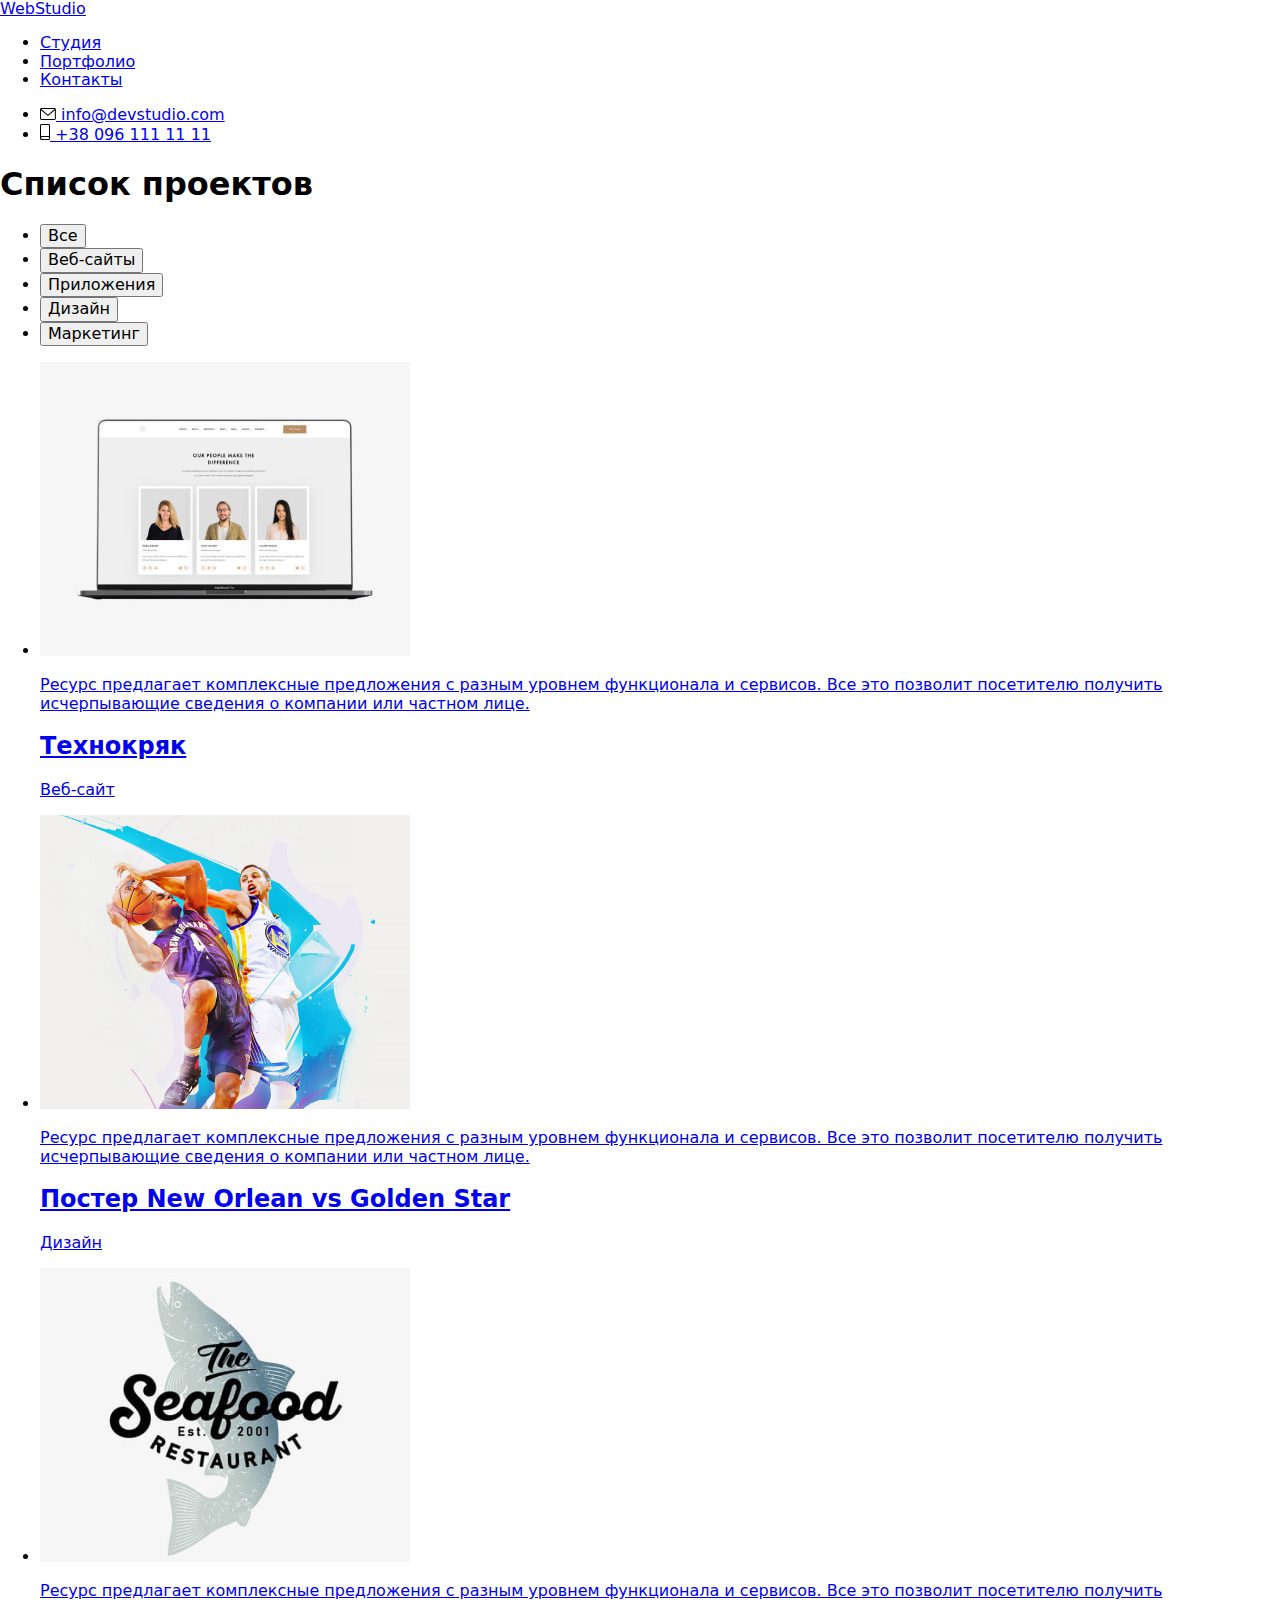
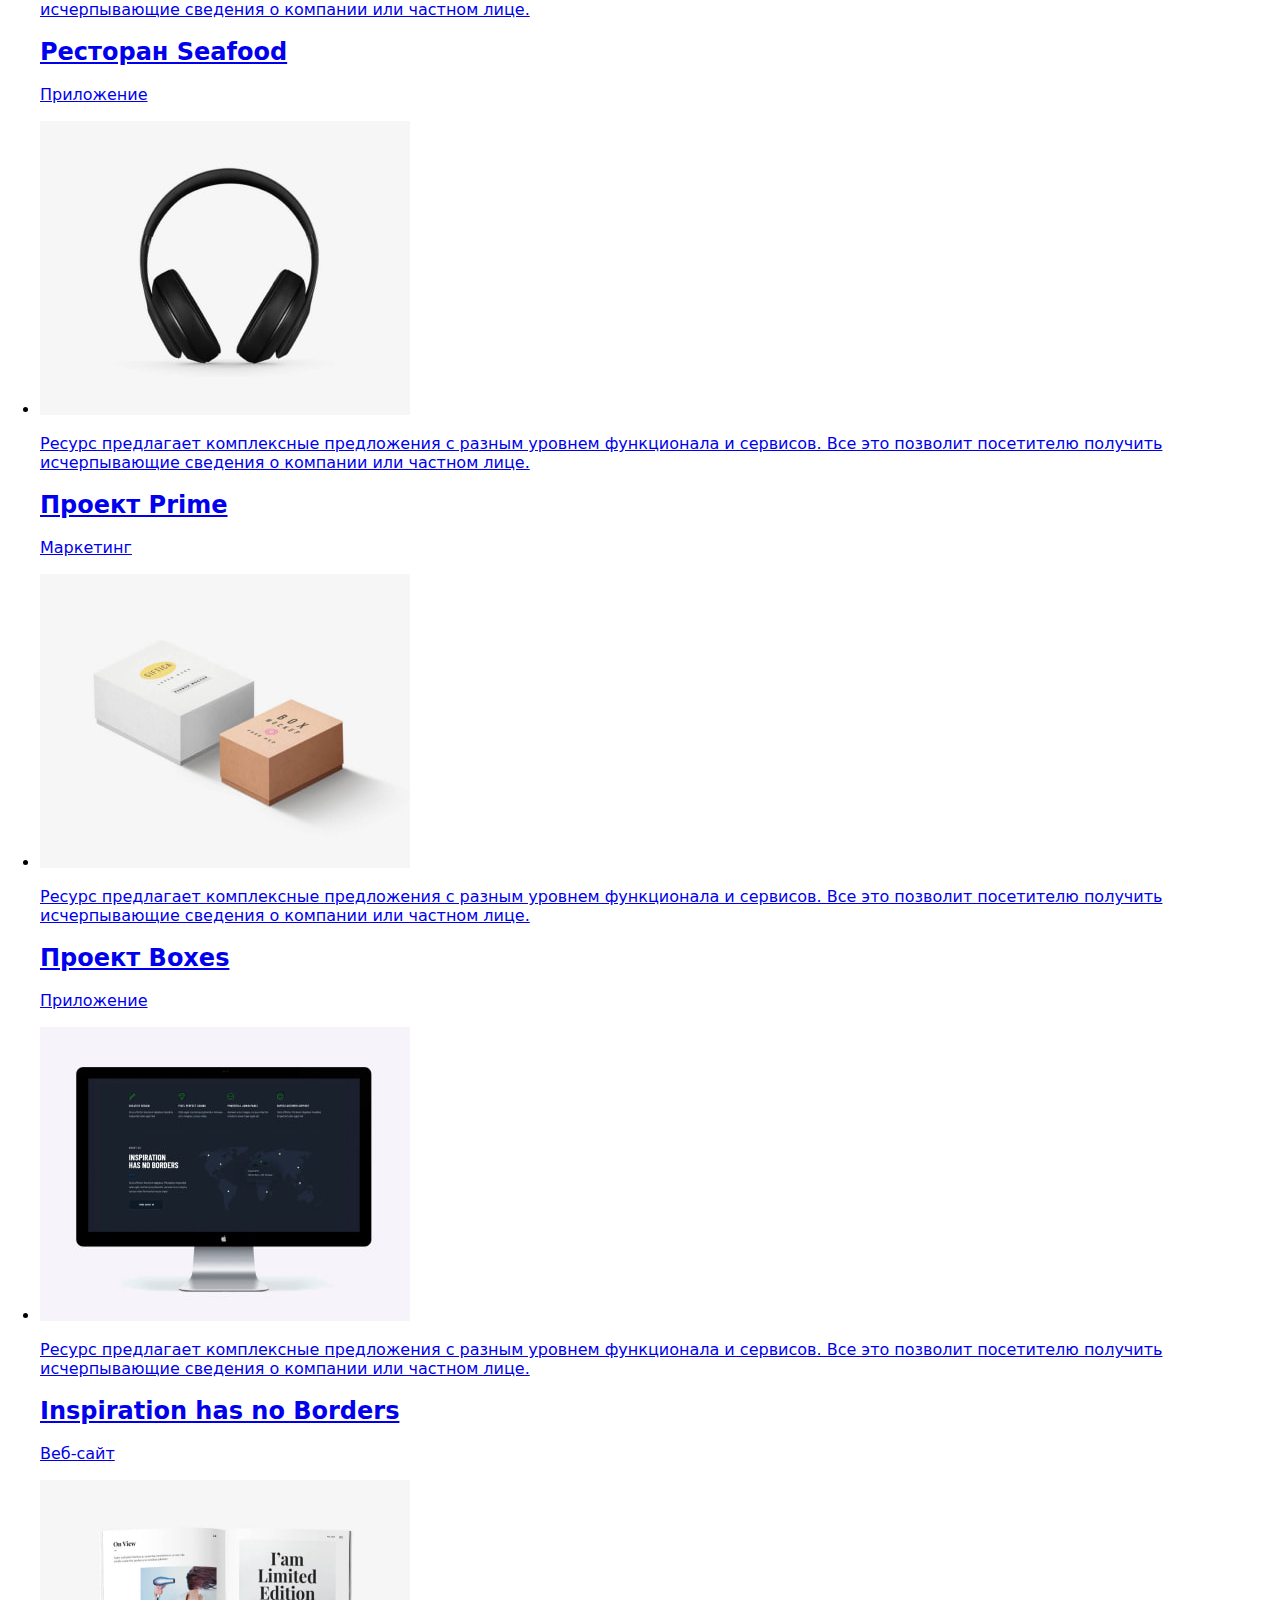
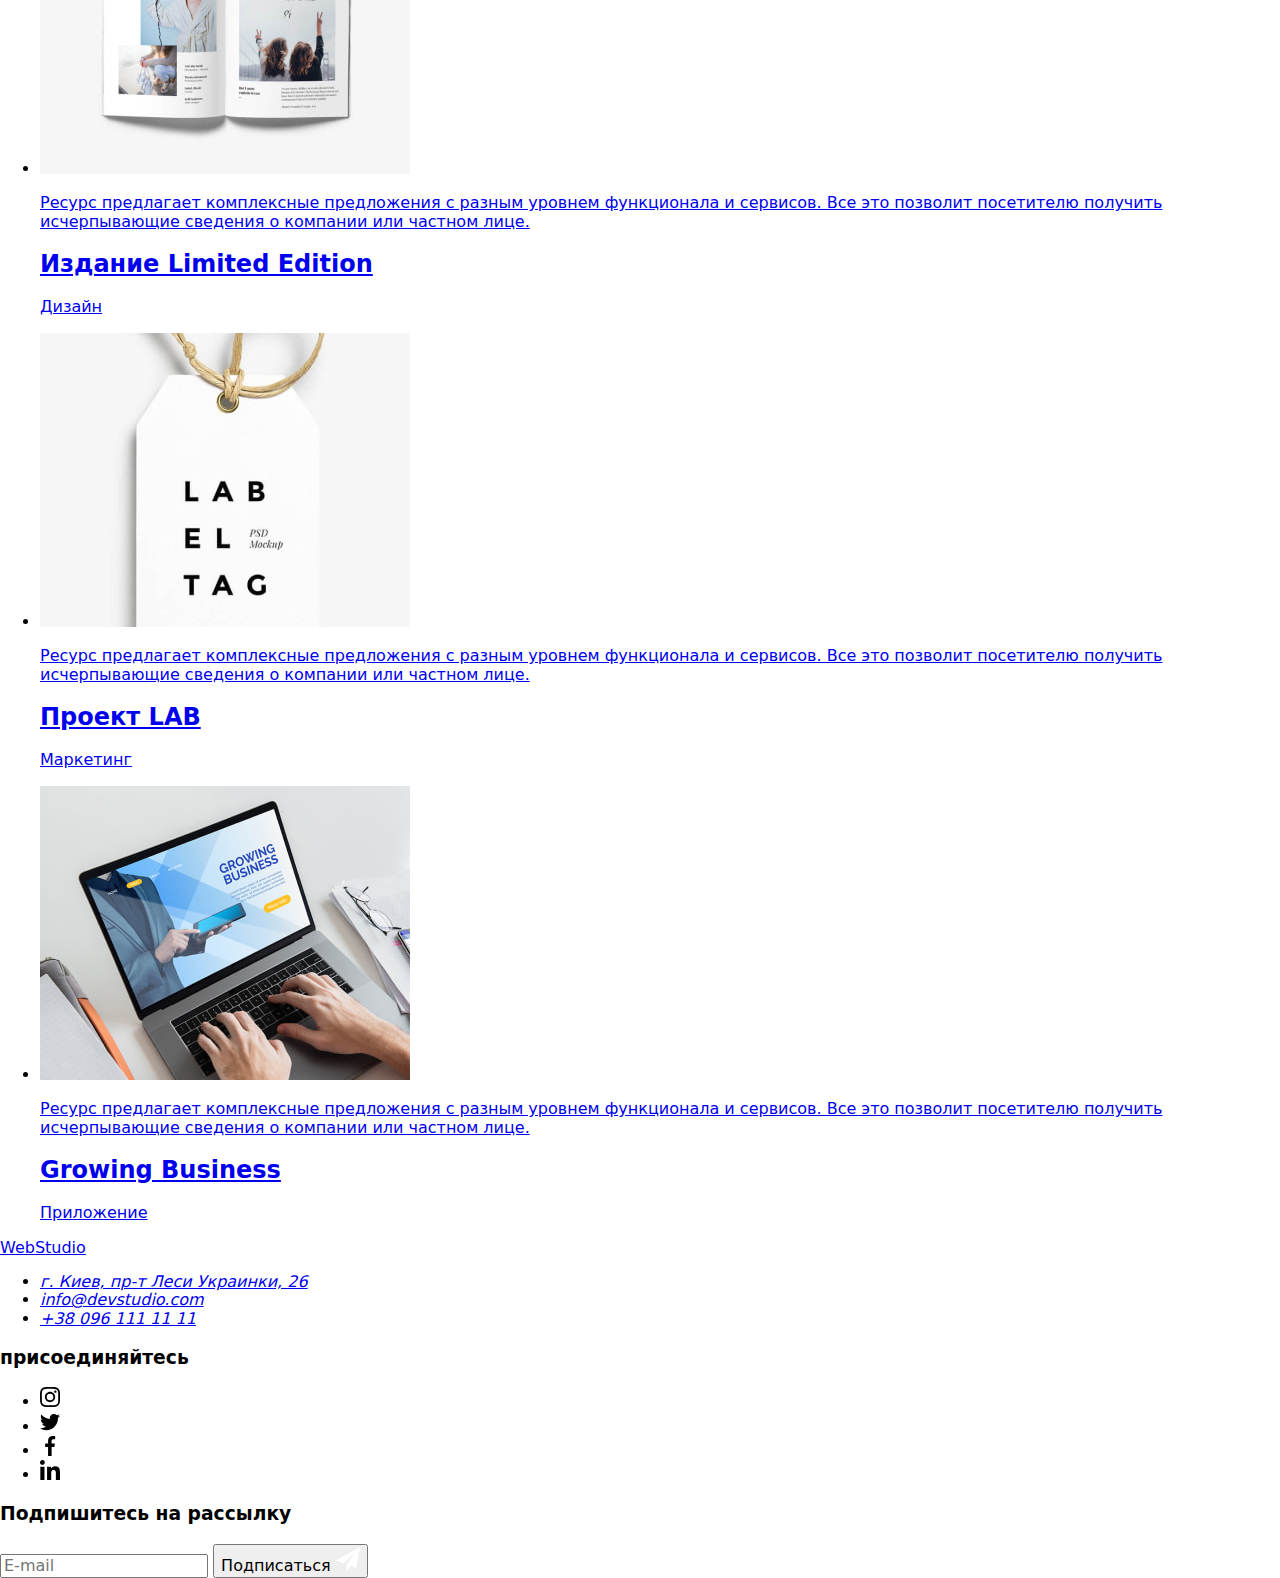
==== portfolio.html @ fd517de8 "Перенос предидущих файлов" ====
<!DOCTYPE html>
<html lang="ru">
<head>
    <meta charset="UTF-8">
    <meta http-equiv="X-UA-Compatible" content="IE=edge">
    <meta name="viewport" content="width=device-width, initial-scale=1.0">
    <title>Homework01</title>
    <link rel="preconnect" href="https://fonts.googleapis.com">
    <link rel="preconnect" href="https://fonts.gstatic.com" crossorigin>
    <link href="https://fonts.googleapis.com/css2?family=Raleway:wght@700&family=Roboto:wght@400;500;700;900&display=swap" rel="stylesheet">
    <link rel="stylesheet" href="https://cdnjs.cloudflare.com/ajax/libs/modern-normalize/1.1.0/modern-normalize.min.css"/>
    <link rel="stylesheet" href="./css/main.min.css">
</head>
<body>
    <header class="page-header">
        <div class="container page-header--flex">
            <a href="index.html" class="logo">Web<span class="logo--accent logo--dark">Studio</span></a>
            <nav class="nav-menu">
                <ul class="nav-menu__list">
                    <li class="nav-menu__item"><a href="index.html" class="nav-menu__link">Студия</a></li>
                    <li class="nav-menu__item"><a href="portfolio.html" class="nav-menu__link nav-menu__link--current-page">Портфолио</a></li>
                    <li class="nav-menu__item"><a href="#" class="nav-menu__link">Контакты</a></li>
                </ul>
            </nav>
            <ul class="auth-info">
                <li class="auth-info__item">
                    <a href="mailto:info@devstudio.com" class="auth-info__link">
                        <svg class="auth-info__icon" width="16" height="12">
                            <use href="./images/icons.svg#envelope"></use>
                        </svg>
                        info@devstudio.com</a>
                </li>
                <li class="auth-info__item">
                    <a href="tel:+380961111111" class="auth-info__link">
                        <svg class="auth-info__icon" width="10" height="16">
                            <use href="./images/icons.svg#smartphone"></use>
                        </svg>
                        +38 096 111 11 11</a>
                </li>
            </ul>
        </div>
    </header>
    <main>
        <section class="section">
            <div class="container">
                <h1 class="hiden-title">Список проектов</h1>
                <ul class="filter-list">
                    <li class="filter-list__item"><button type="button" class="button--filter button filter-button--features">Все</button></li>
                    <li class="filter-list__item"><button type="button" class="button--filter button filter-button--features">Веб-сайты</button></li>
                    <li class="filter-list__item"><button type="button" class="button--filter button filter-button--features">Приложения</button></li>
                    <li class="filter-list__item"><button type="button" class="button--filter button filter-button--features">Дизайн</button></li>
                    <li class="filter-list__item"><button type="button" class="button--filter button filter-button--features">Маркетинг</button></li>
                </ul>
                <ul class="projects-list">
                    <li class="projects-list__item">
                        <a class="projects-list__link" href="#">
                            <div class="projects-card-top">
                                <img src="images/technoyakor-project-img.jpg" alt="Лого проекта Технокряк" class="projects-card-top__image" width="370" height="294">
                                <div class="card-overlay">
                                    <p class="card-overlay__text">Ресурс предлагает комплексные предложения с разным уровнем функционала и сервисов. Все это позволит посетителю получить исчерпывающие сведения о компании или частном лице.</p>
                                </div>
                            </div>
                            <div class="project-card-meta">
                                <h2 class="project-card-meta__title">Технокряк</h2>
                                <p class="project-card-meta__group">Веб-сайт</p>
                            </div>
                        </a>
                    </li>
                    <li class="projects-list__item">
                        <a class="projects-list__link" href="#">
                            <div class="projects-card-top">
                                <img src="images/orlean-vs-star-project-img.jpg" alt="Лого постера" class="projects-card-top__image" width="370" height="294">
                                <div class="card-overlay">
                                    <p class="card-overlay__text">Ресурс предлагает комплексные предложения с разным уровнем функционала и сервисов. Все это позволит посетителю получить исчерпывающие сведения о компании или частном лице.</p>
                                </div>
                            </div>
                            <div class="project-card-meta">
                                <h2 class="project-card-meta__title">Постер New Orlean vs Golden Star</h2>
                                <p class="project-card-meta__group">Дизайн</p>
                            </div>
                        </a>
                    </li>
                    <li class="projects-list__item">
                        <a class="projects-list__link" href="#">
                            <div class="projects-card-top">
                                <img src="images/seafood-project-img.jpg" alt="Лого ресторана Seafood" class="projects-card-top__image" width="370" height="294">
                                <div class="card-overlay">
                                    <p class="card-overlay__text">Ресурс предлагает комплексные предложения с разным уровнем функционала и сервисов. Все это позволит посетителю получить исчерпывающие сведения о компании или частном лице.</p>
                                </div>
                            </div>
                            <div class="project-card-meta">
                                <h2 class="project-card-meta__title">Ресторан Seafood</h2>
                                <p class="project-card-meta__group">Приложение</p>
                            </div>
                        </a>
                    </li>
                    <li class="projects-list__item">
                        <a class="projects-list__link" href="#">
                            <div class="projects-card-top">
                                <img src="images/prime-project-img.jpg" alt="Лого проекта Prime" class="projects-card-top__image" width="370" height="294">
                                <div class="card-overlay">
                                    <p class="card-overlay__text">Ресурс предлагает комплексные предложения с разным уровнем функционала и сервисов. Все это позволит посетителю получить исчерпывающие сведения о компании или частном лице.</p>
                                </div>
                            </div>
                            <div class="project-card-meta">
                                <h2 class="project-card-meta__title">Проект Prime</h2>
                                <p class="project-card-meta__group">Маркетинг</p>
                            </div>
                        </a>
                    </li>
                    <li class="projects-list__item">
                        <a class="projects-list__link" href="#">
                            <div class="projects-card-top">
                                <img src="images/boxes-project-img.jpg" alt="Лого проекта Boxes" class="projects-card-top__image" width="370" height="294">
                                <div class="card-overlay">
                                    <p class="card-overlay__text">Ресурс предлагает комплексные предложения с разным уровнем функционала и сервисов. Все это позволит посетителю получить исчерпывающие сведения о компании или частном лице.</p>
                                </div>
                            </div>
                            <div class="project-card-meta">
                                <h2 class="project-card-meta__title">Проект Boxes</h2>
                                <p class="project-card-meta__group">Приложение</p>
                            </div>
                        </a>
                    </li>
                    <li class="projects-list__item">
                        <a class="projects-list__link" href="#">
                            <div class="projects-card-top">
                                <img src="images/inspiration-project-img.jpg" alt="Лого проекта Inspiration has no Borders" class="projects-card-top__image" width="370" height="294">
                                <div class="card-overlay">
                                    <p class="card-overlay__text">Ресурс предлагает комплексные предложения с разным уровнем функционала и сервисов. Все это позволит посетителю получить исчерпывающие сведения о компании или частном лице.</p>
                                </div>
                            </div>
                            <div class="project-card-meta">
                                <h2 class="project-card-meta__title">Inspiration has no Borders</h2>
                                <p class="project-card-meta__group">Веб-сайт</p>
                            </div>
                        </a>
                    </li>
                    <li class="projects-list__item">
                        <a class="projects-list__link" href="#">
                            <div class="projects-card-top">
                                <img src="images/limited-edition-project-img.jpg" alt="Лого издания Limited Edition" class="projects-card-top__image" width="370" height="294">
                                <div class="card-overlay">
                                    <p class="card-overlay__text">Ресурс предлагает комплексные предложения с разным уровнем функционала и сервисов. Все это позволит посетителю получить исчерпывающие сведения о компании или частном лице.</p>
                                </div>
                            </div>
                            <div class="project-card-meta">
                                <h2 class="project-card-meta__title">Издание Limited Edition</h2>
                                <p class="project-card-meta__group">Дизайн</p>
                            </div>
                        </a>
                    </li>
                    <li class="projects-list__item">
                        <a class="projects-list__link" href="#">
                            <div class="projects-card-top">
                                <img src="images/lab-project-img.jpg" alt="Лого проекта LAB" class="projects-card-top__image" width="370" height="294">
                                <div class="card-overlay">
                                    <p class="card-overlay__text">Ресурс предлагает комплексные предложения с разным уровнем функционала и сервисов. Все это позволит посетителю получить исчерпывающие сведения о компании или частном лице.</p>
                                </div>
                            </div>
                            <div class="project-card-meta">
                                <h2 class="project-card-meta__title">Проект LAB</h2>
                                <p class="project-card-meta__group">Маркетинг</p>
                            </div>
                        </a>
                    </li>
                    <li class="projects-list__item">
                        <a class="projects-list__link" href="#">
                            <div class="projects-card-top">
                                <img src="images/business-project-img.jpg" alt="Лого приложения Growing Business" class="projects-card-top__image" width="370" height="294">
                                <div class="card-overlay">
                                    <p class="card-overlay__text">Ресурс предлагает комплексные предложения с разным уровнем функционала и сервисов. Все это позволит посетителю получить исчерпывающие сведения о компании или частном лице.</p>
                                </div>
                            </div>
                            <div class="project-card-meta">
                                <h2 class="project-card-meta__title">Growing Business</h2>
                                <p class="project-card-meta__group">Приложение</p>
                            </div>
                        </a>
                    </li>
                </ul>
            </div>
        </section>
    </main>
    <footer class="page-footer">
        <div class="container page-footer--flex">
            <div class="page-footer__item">
                <a href="index.html" class="logo footer-logo">Web<span class="logo--accent logo--light">Studio</span></a>
                <address class="footer-address">
                    <ul class="footer-address__list">
                        <li class="footer-address__item"><a href="https://goo.gl/maps/V45hp1VakKUv8cuSA" class="footer-address__link footer-address__link--geo">г. Киев, пр-т Леси Украинки, 26</a></li>
                        <li class="footer-address__item"><a href="mailto:info@devstudio.com" class="footer-address__link footer-address__link--mail">info@devstudio.com</a></li>
                        <li class="footer-address__item"><a href="tel:+380961111111" class="footer-address__link footer-address__link--tel">+38 096 111 11 11</a></li>
                    </ul>
                </address>
            </div>
            <div class="page-footer__item">
                <h3 class="page-footer__title">присоединяйтесь</h3>
                <ul class="footer-soc-thumb">
                    <li class="footer-soc-thumb__item">
                        <a href="#" class="footer-soc-thumb__link footer-soc-thumb__link--bg-color">
                            <svg class="soc-med-icon footer-icon" width="20" height="20">
                                <use href="./images/icons.svg#instagram"></use>
                            </svg>
                        </a>
                    </li>
                    <li class="footer-soc-thumb__item">
                        <a href="#" class="footer-soc-thumb__link footer-soc-thumb__link--bg-color">
                            <svg class="soc-med-icon footer-icon" width="20" height="20">
                                <use href="./images/icons.svg#twitter"></use>
                            </svg>
                        </a>
                    </li>
                    <li class="footer-soc-thumb__item">
                        <a href="#" class="footer-soc-thumb__link footer-soc-thumb__link--bg-color">
                            <svg class="soc-med-icon footer-icon" width="20" height="20">
                                <use href="./images/icons.svg#facebook"></use>
                            </svg>
                        </a>
                    </li>
                    <li class="footer-soc-thumb__item">
                        <a href="#" class="footer-soc-thumb__link footer-soc-thumb__link--bg-color">
                            <svg class="soc-med-icon footer-icon" width="20" height="20">
                                <use href="./images/icons.svg#linkedin"></use>
                            </svg>
                        </a>
                    </li>
                </ul>
            </div>
            <div class="page-footer__item">
                <h3 class="page-footer__title">Подпишитесь на рассылку</h3>
                <form class="footer-form">
                    <input class="footer-form__input" type="email" name="user-email" placeholder="E-mail">
                    <button class="apply-button--features button--accent button" type="submit">Подписаться
                        <svg class="footer-form__icon" width="24" height="24">
                            <use href="./images/icons.svg#icon-send"></use>
                        </svg>
                    </button>
                </form>
            </div>
        </div>
    </footer>
</body>
</html>
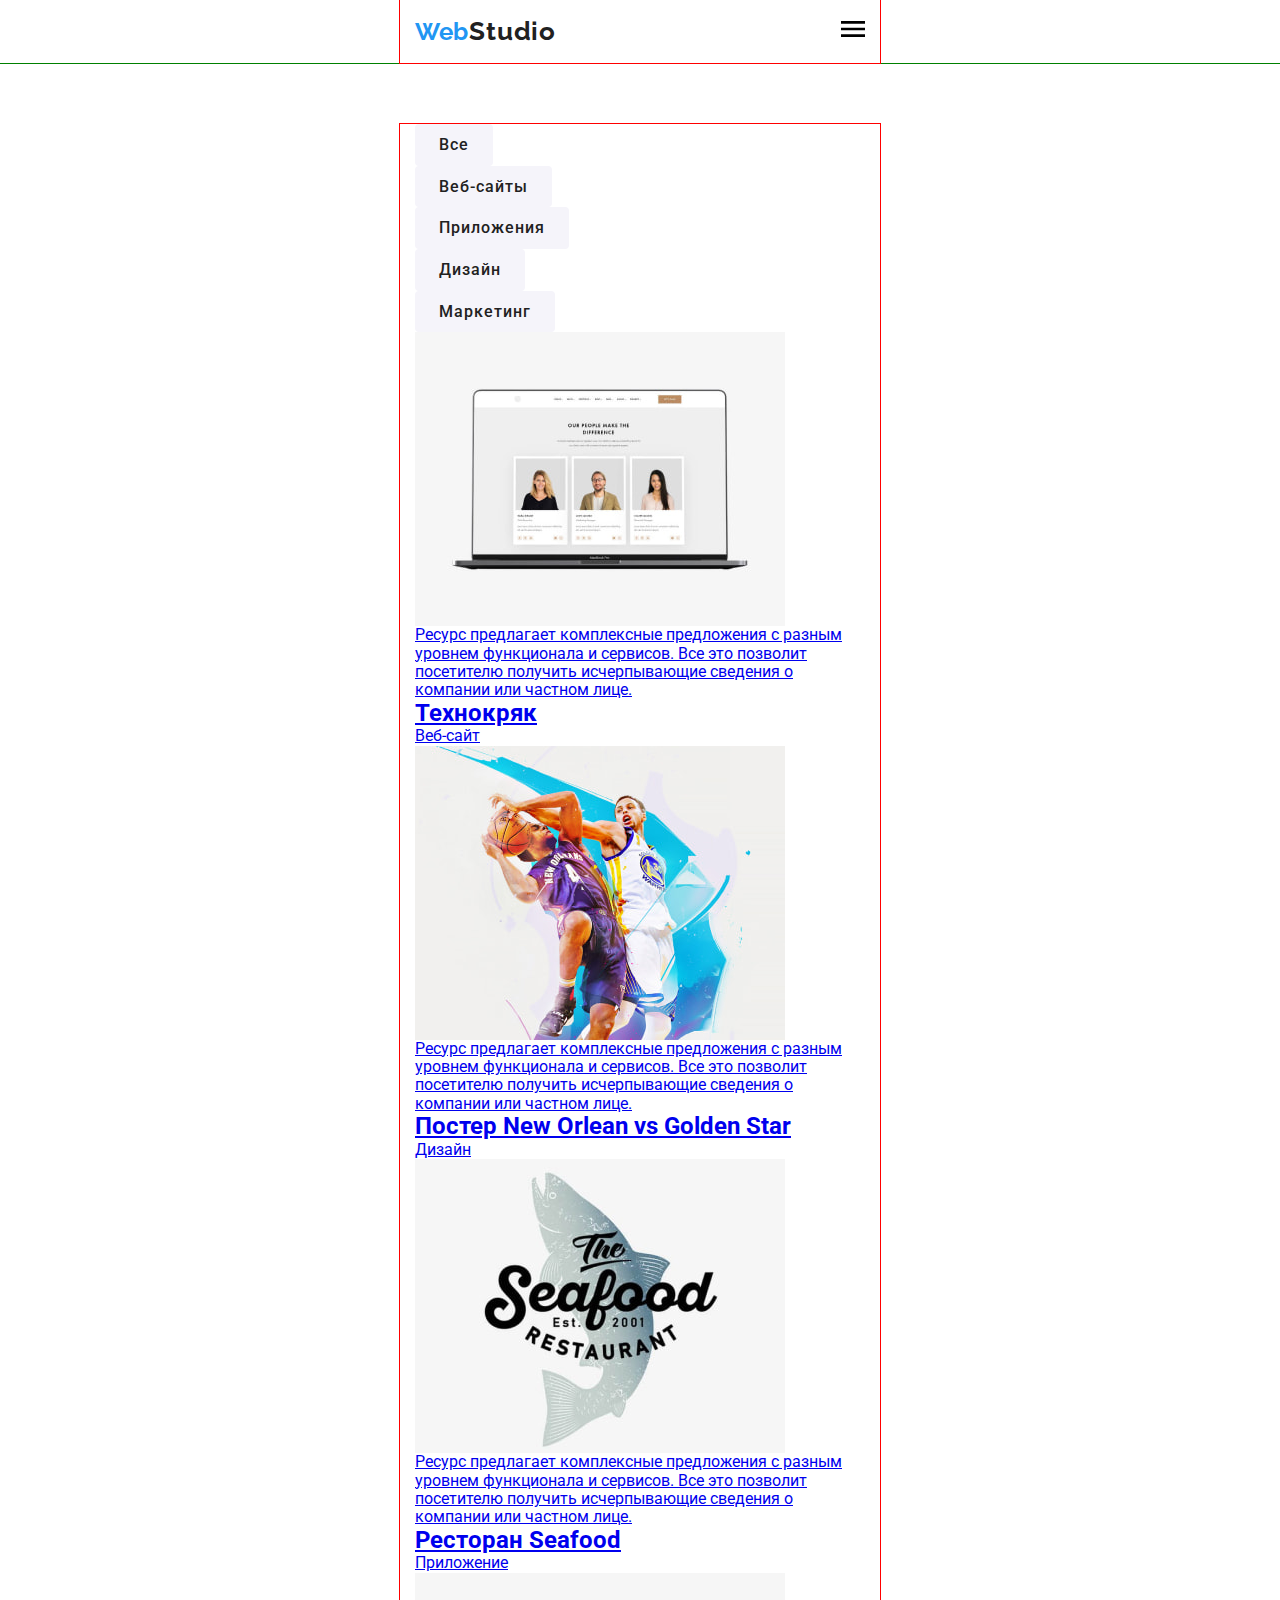
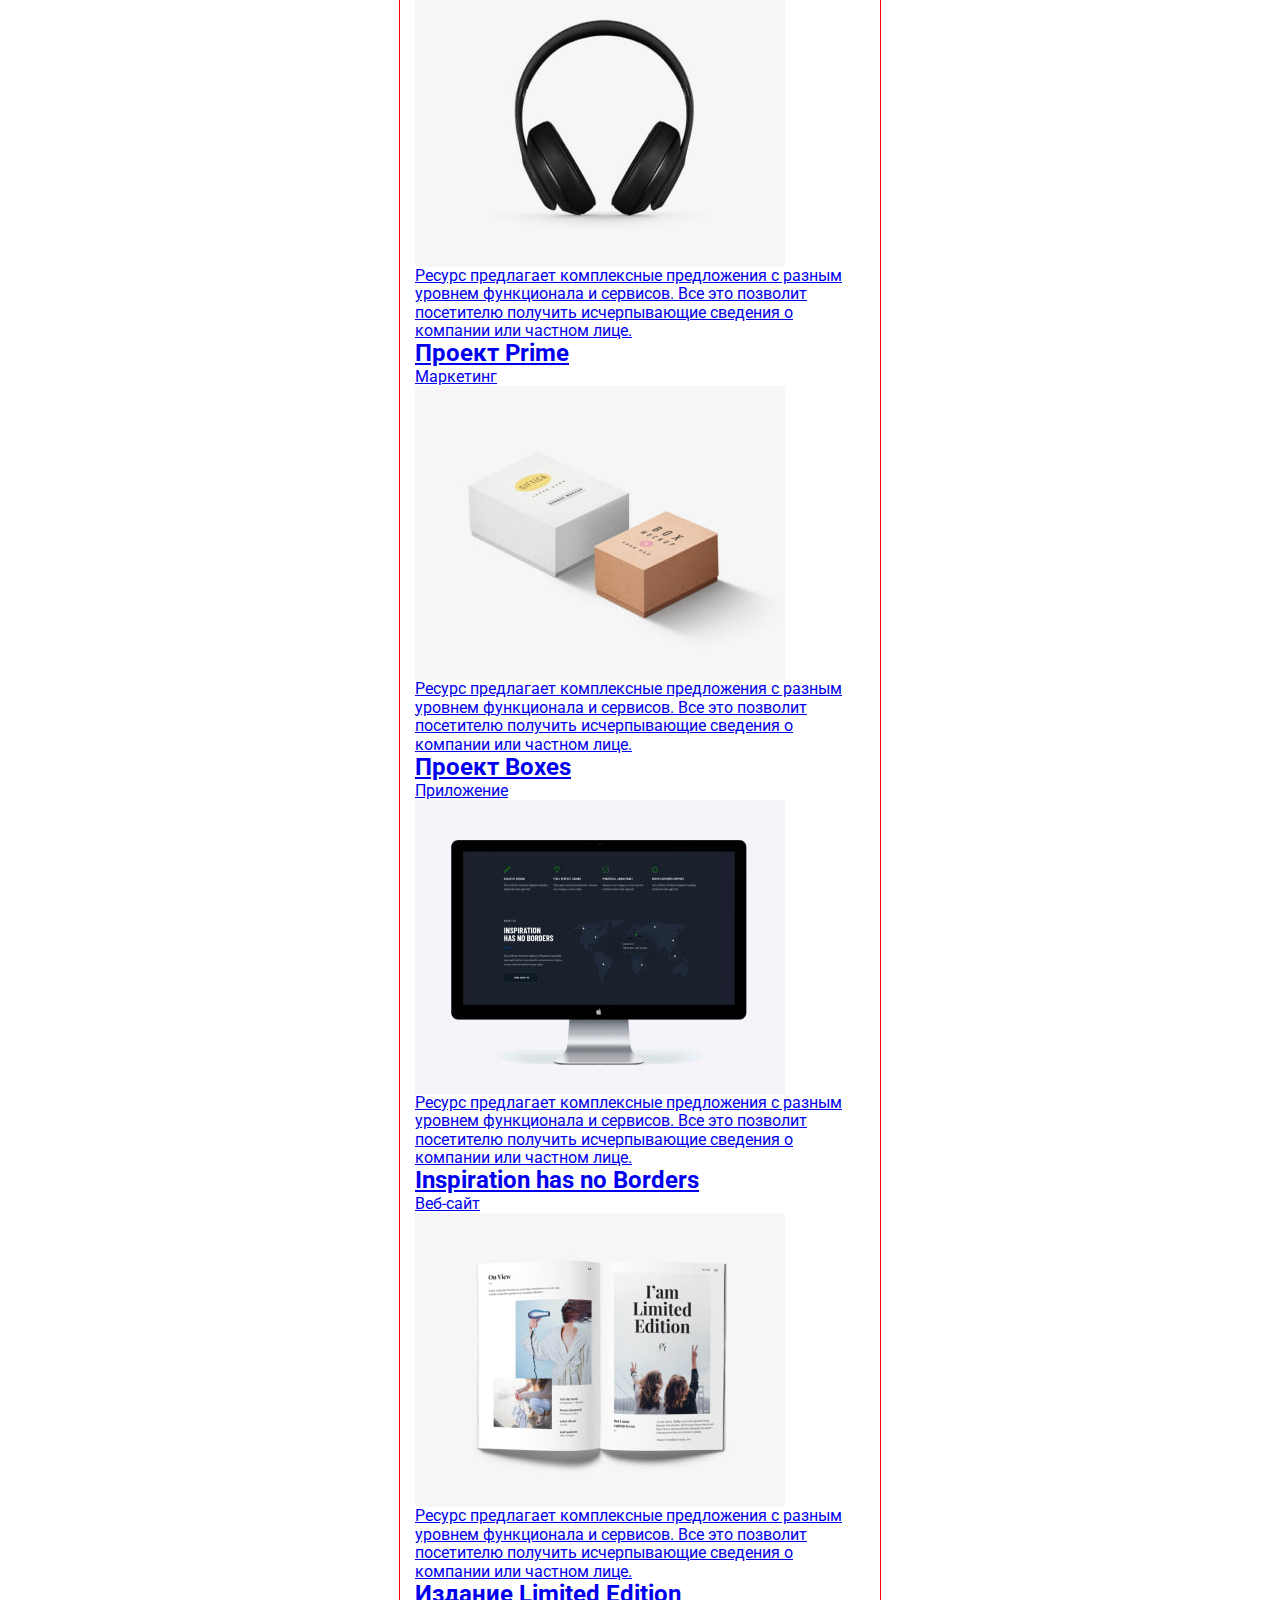
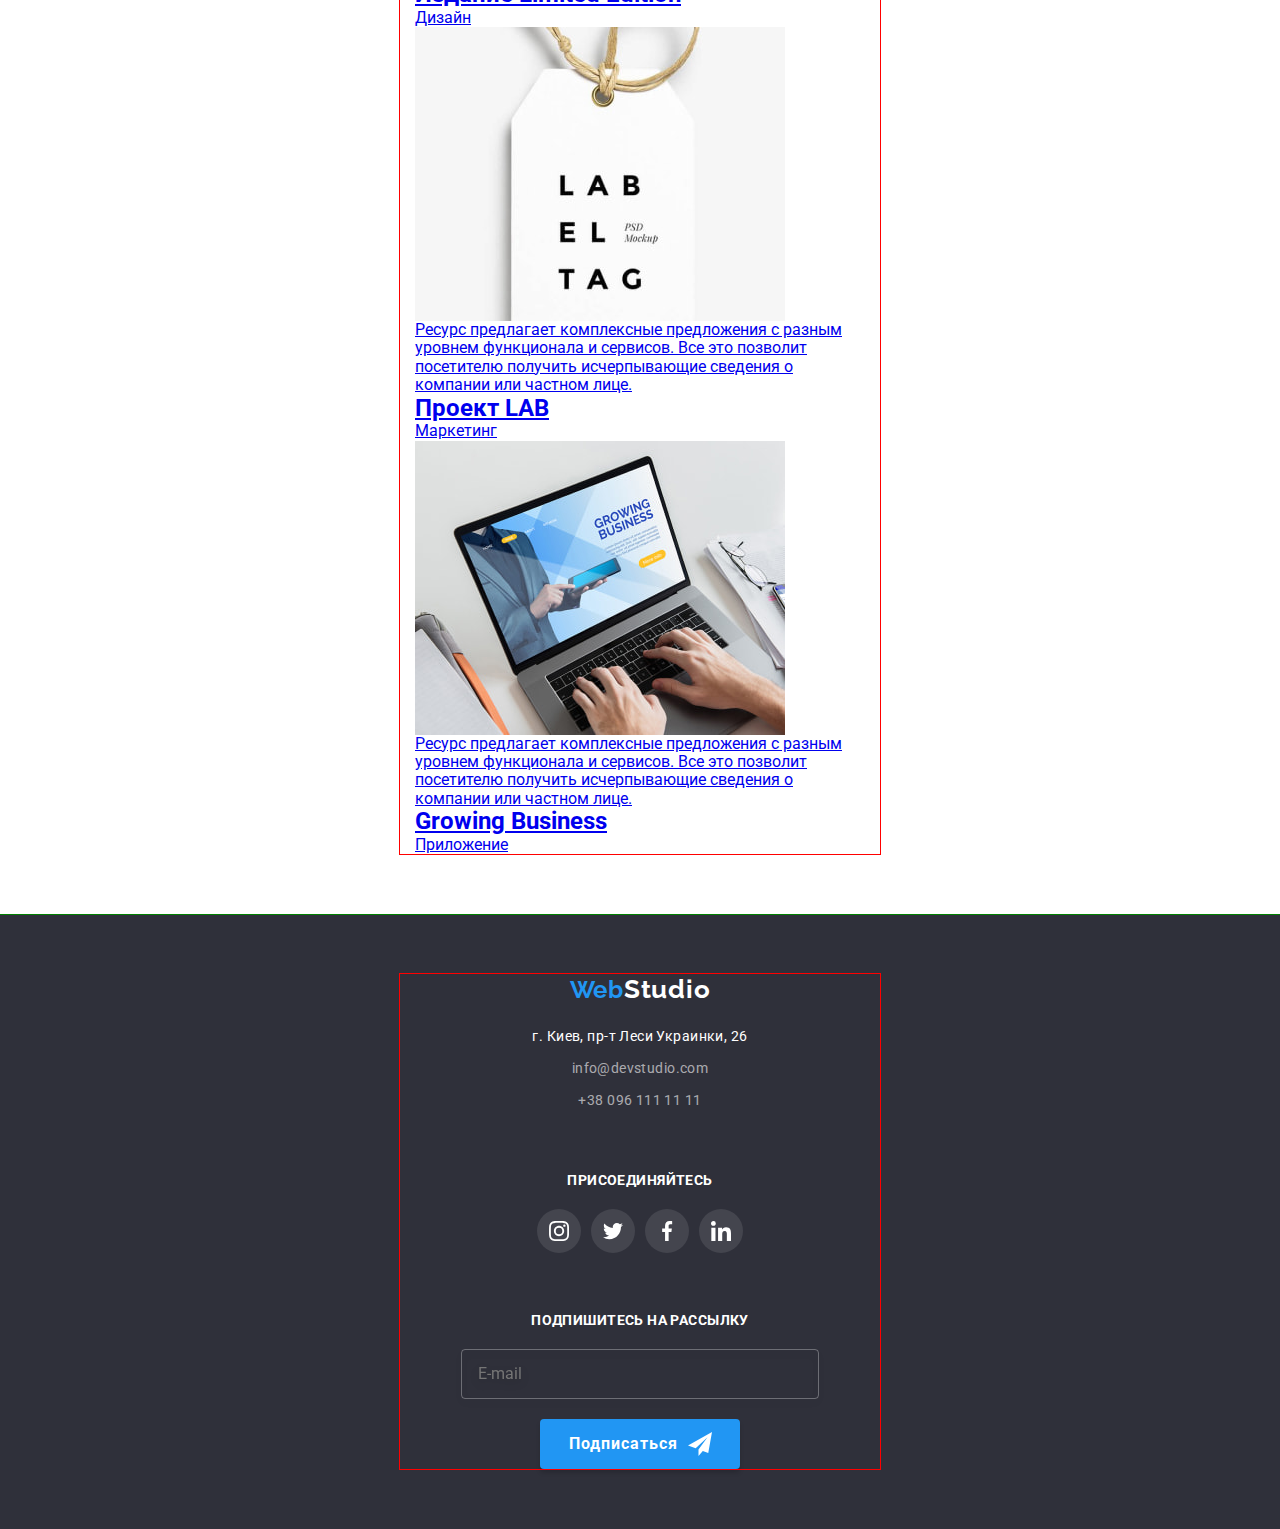
==== commit 4ad7086a: "Адаптация для страницы Студия полностью окончена" ====
--- a/portfolio.html
+++ b/portfolio.html
@@ -13,31 +13,50 @@
 </head>
 <body>
     <header class="page-header">
+        <!-- page-header__container -->
         <div class="container page-header--flex">
             <a href="index.html" class="logo">Web<span class="logo--accent logo--dark">Studio</span></a>
-            <nav class="nav-menu">
-                <ul class="nav-menu__list">
-                    <li class="nav-menu__item"><a href="index.html" class="nav-menu__link">Студия</a></li>
-                    <li class="nav-menu__item"><a href="portfolio.html" class="nav-menu__link nav-menu__link--current-page">Портфолио</a></li>
-                    <li class="nav-menu__item"><a href="#" class="nav-menu__link">Контакты</a></li>
-                </ul>
-            </nav>
-            <ul class="auth-info">
-                <li class="auth-info__item">
-                    <a href="mailto:info@devstudio.com" class="auth-info__link">
-                        <svg class="auth-info__icon" width="16" height="12">
-                            <use href="./images/icons.svg#envelope"></use>
-                        </svg>
-                        info@devstudio.com</a>
-                </li>
-                <li class="auth-info__item">
-                    <a href="tel:+380961111111" class="auth-info__link">
-                        <svg class="auth-info__icon" width="10" height="16">
-                            <use href="./images/icons.svg#smartphone"></use>
-                        </svg>
-                        +38 096 111 11 11</a>
-                </li>
-            </ul>
+            <button type="button" class="menu-button" data-menu-open>
+                <svg width="24" height="16">
+                    <use class="menu-icon" href="./images/icons.svg#menu-icon"></use>
+                </svg>
+            </button>
+            <div class="phone-menu is-hidden" data-menu>
+                <button type="button" class="menu-button-close" data-menu-close>
+                    <svg width="24" height="16">
+                        <use class="close-menu-icon" href="./images/icons.svg#close-menu-icon"></use>
+                    </svg>
+                </button>
+                <nav class="nav-menu">
+                    <ul class="nav-menu__list">
+                        <li class="nav-menu__item"><a href="index.html" class="nav-menu__link nav-menu__link--current-page">Студия</a></li>
+                        <li class="nav-menu__item"><a href="portfolio.html" class="nav-menu__link">Портфолио</a></li>
+                        <li class="nav-menu__item"><a href="#" class="nav-menu__link">Контакты</a></li>
+                    </ul>
+                </nav>
+                <ul class="auth-info">
+                    <li class="auth-info__item">
+                        <a href="tel:+380961111111" class="auth-info__link auth-info__link--menu-size">
+                            <svg class="auth-info__icon" width="10" height="16">
+                                <use href="./images/icons.svg#smartphone"></use>
+                            </svg>
+                            +38 096 111 11 11</a>
+                    </li>
+                    <li class="auth-info__item">
+                        <a href="mailto:info@devstudio.com" class="auth-info__link">
+                            <svg class="auth-info__icon" width="16" height="12">
+                                <use href="./images/icons.svg#envelope"></use>
+                            </svg>
+                            info@devstudio.com</a>
+                    </li>
+                </ul>
+                <ul class="menu-soc-list">
+                    <li class="menu-soc-list__item"><a href="#" class="menu-soc-list__link">Instagram</a></li>
+                    <li class="menu-soc-list__item"><a href="#" class="menu-soc-list__link">Twitter</a></li>
+                    <li class="menu-soc-list__item"><a href="#" class="menu-soc-list__link">Facebook</a></li>
+                    <li class="menu-soc-list__item"><a href="#" class="menu-soc-list__link">LinkedIn</a></li>
+                </ul>
+            </div>
         </div>
     </header>
     <main>
@@ -240,5 +259,6 @@
             </div>
         </div>
     </footer>
+    <script src="./js/menu-open.js"></script>
 </body>
 </html>--- a/css/main.min.css
+++ b/css/main.min.css
@@ -0,0 +1,2 @@
+body{color:#757575;background-color:#fff;font-family:"Roboto",sans-serif}h1,h2,h3,ul,p{margin-top:0;margin-bottom:0}ul{padding-left:0}img{display:block;max-width:100%;height:auto}.nav-menu__list,.auth-info,.benefits-list,.employment__list,.workers__list,.footer-address__list,.filter-list,.projects-list,.regular-customers__list,.workers-soc-thumb,.footer-soc-thumb,.modal-form__list,.menu-soc-list{list-style-type:none}.hiden-title{position:absolute;width:1px;height:1px;margin:-1px;border:0;padding:0;white-space:nowrap;-webkit-clip-path:inset(100%);clip-path:inset(100%);clip:rect(0 0 0 0);overflow:hidden}.container{max-width:480px;margin-right:auto;margin-left:auto;padding:0 15px;outline:red solid 1px}.section{padding-top:60px;padding-bottom:60px;outline:green solid 1px}.button{font-weight:700;font-size:16px;line-height:1.88;text-align:center;letter-spacing:0.06em;border-radius:4px;cursor:pointer}.main-button--features{padding:10px 32px;-webkit-box-shadow:0px 4px 4px rgba(0,0,0,0.15);box-shadow:0px 4px 4px rgba(0,0,0,0.15);border-color:transparent}.button--accent{color:#fff;background-color:#2196F3}.menu-button,.menu-button-close{padding:0;border:none;background-color:transparent;cursor:pointer}.button--filter{color:#212121;background-color:#F5F4FA;-webkit-transition:color 250ms cubic-bezier(0.4, 0, 0.2, 1),background-color 250ms cubic-bezier(0.4, 0, 0.2, 1),-webkit-box-shadow 250ms cubic-bezier(0.4, 0, 0.2, 1);transition:color 250ms cubic-bezier(0.4, 0, 0.2, 1),background-color 250ms cubic-bezier(0.4, 0, 0.2, 1),-webkit-box-shadow 250ms cubic-bezier(0.4, 0, 0.2, 1);transition:color 250ms cubic-bezier(0.4, 0, 0.2, 1),background-color 250ms cubic-bezier(0.4, 0, 0.2, 1),box-shadow 250ms cubic-bezier(0.4, 0, 0.2, 1);transition:color 250ms cubic-bezier(0.4, 0, 0.2, 1),background-color 250ms cubic-bezier(0.4, 0, 0.2, 1),box-shadow 250ms cubic-bezier(0.4, 0, 0.2, 1),-webkit-box-shadow 250ms cubic-bezier(0.4, 0, 0.2, 1)}.button--filter:hover,.button--filter:focus{color:#fff;background-color:#2196F3;-webkit-box-shadow:0px 3px 1px rgba(0,0,0,0.1),0px 1px 2px rgba(0,0,0,0.08),0px 2px 2px rgba(0,0,0,0.12);box-shadow:0px 3px 1px rgba(0,0,0,0.1),0px 1px 2px rgba(0,0,0,0.08),0px 2px 2px rgba(0,0,0,0.12)}.filter-button--features{font-weight:500;line-height:1.6;padding:6px 22px;border-color:transparent}.submit-button--features{padding:10px 55px 10px 56px;margin-top:30px;-webkit-box-shadow:0px 4px 4px rgba(0,0,0,0.15);box-shadow:0px 4px 4px rgba(0,0,0,0.15);border:none}.apply-button--features{display:-webkit-box;display:-ms-flexbox;display:flex;-webkit-box-align:center;-ms-flex-align:center;align-items:center;padding:10px 28px 10px 29px;margin:20px auto auto auto;-webkit-box-shadow:0px 4px 4px rgba(0,0,0,0.15);box-shadow:0px 4px 4px rgba(0,0,0,0.15);border:none}.hidden-section{display:none}.page-header{border-bottom:1px solid #ECECEC}.page-header--flex{display:-webkit-box;display:-ms-flexbox;display:flex;position:relative;-webkit-box-align:center;-ms-flex-align:center;align-items:center;-webkit-box-pack:justify;-ms-flex-pack:justify;justify-content:space-between;padding-top:16px;padding-bottom:16px}.menu-button .close-menu-icon{display:none}.nav-menu{margin-bottom:302px}.auth-info{margin-bottom:64px}.logo{color:#2196F3;font-family:"Raleway",sans-serif;font-weight:700;font-size:24px;line-height:1.16;letter-spacing:0.03em;text-decoration:none}.logo--accent{font-family:"Raleway",sans-serif;font-weight:700;font-size:26px;line-height:1.2;letter-spacing:0.03em}.logo--accent.logo--dark{color:#212121}.nav-menu__link{font-weight:500;font-size:40px;line-height:1.17;letter-spacing:0.02em;text-decoration:none;color:#212121;-webkit-transition:color 250ms cubic-bezier(0.4, 0, 0.2, 1);transition:color 250ms cubic-bezier(0.4, 0, 0.2, 1)}.nav-menu__link:hover,.nav-menu__link:focus{color:#2196F3}.nav-menu__item:not(:last-child){margin-bottom:35px}.auth-info__link{color:#757575;font-weight:500;font-size:24px;line-height:1.16;letter-spacing:0.02em;text-decoration:none;-webkit-transition:color 250ms cubic-bezier(0.4, 0, 0.2, 1);transition:color 250ms cubic-bezier(0.4, 0, 0.2, 1)}.auth-info__link--menu-size{font-size:34px;line-height:1.17}.auth-info__link:hover,.auth-info__link:focus{color:#2196F3}.auth-info__icon{display:none}.auth-info__item:not(:last-child){margin-bottom:35px}.hero__title{color:#fff;margin:0 auto 30px;max-width:696px;font-weight:900;font-size:26px;line-height:1.62;text-align:center;letter-spacing:0.06em;text-transform:uppercase}.hero{background-color:#2F303A;background-image:-webkit-gradient(linear, left top, right top, from(rgba(47,48,58,0.4)), to(rgba(47,48,58,0.4))),url(../../images/phone/hero_phone/hero.jpg);background-image:linear-gradient(to right, rgba(47,48,58,0.4), rgba(47,48,58,0.4)),url(../../images/phone/hero_phone/hero.jpg);background-size:cover;background-position:center;background-repeat:no-repeat;text-align:center;padding-top:118px;padding-bottom:118px;margin-left:auto;margin-right:auto;max-width:768px}.phone-menu{width:100vw;height:100vh;padding:48px 40px;position:fixed;top:0;left:0;overflow-y:scroll;background-color:#fff}.phone-menu.is-hidden{display:none}.menu-button-close{position:absolute;top:21px;right:25px}.menu-soc-list{display:-webkit-box;display:-ms-flexbox;display:flex;-webkit-box-pack:center;-ms-flex-pack:center;justify-content:center;-webkit-box-align:center;-ms-flex-align:center;align-items:center}.menu-soc-list__link{padding:0 10px;font-weight:500;font-size:18px;line-height:1.22;letter-spacing:0.02em;text-decoration:none;color:#2196F3}.menu-soc-list__item:not(:last-child){border-right:1px solid rgba(33,33,33,0.2)}.backdrop{position:fixed;top:0;left:0;z-index:99;width:100%;height:100%;background-color:rgba(0,0,0,0.2);opacity:1;-webkit-transition:opacity 250ms cubic-bezier(0.4, 0, 0.2, 1);transition:opacity 250ms cubic-bezier(0.4, 0, 0.2, 1)}.backdrop.is-hidden{opacity:0;pointer-events:none}.backdrop.is-hidden .modal{-webkit-transform:translate(-50%, -50%) scale(0.8);transform:translate(-50%, -50%) scale(0.8)}.modal{position:absolute;top:50%;left:50%;-webkit-transform:translate(-50%, -50%) scale(1);transform:translate(-50%, -50%) scale(1);max-width:450px;width:100%;max-height:609px;padding:40px;background:#fff;-webkit-box-shadow:0px 1px 3px rgba(0,0,0,0.12),0px 1px 1px rgba(0,0,0,0.14),0px 2px 1px rgba(0,0,0,0.2);box-shadow:0px 1px 3px rgba(0,0,0,0.12),0px 1px 1px rgba(0,0,0,0.14),0px 2px 1px rgba(0,0,0,0.2);border-radius:4px;-webkit-transition:-webkit-transform 250ms cubic-bezier(0.4, 0, 0.2, 1);transition:-webkit-transform 250ms cubic-bezier(0.4, 0, 0.2, 1);transition:transform 250ms cubic-bezier(0.4, 0, 0.2, 1);transition:transform 250ms cubic-bezier(0.4, 0, 0.2, 1), -webkit-transform 250ms cubic-bezier(0.4, 0, 0.2, 1)}.close-modal-button{position:absolute;top:8px;right:8px;padding:0;border:none;font:inherit;color:inherit;background-color:transparent;cursor:pointer}.close-modal-button:hover .close-modal-button__icon,.close-modal-button:focus .close-modal-button__icon{fill:#2196F3}.close-modal-button__icon{-webkit-transition:fill 250ms cubic-bezier(0.4, 0, 0.2, 1);transition:fill 250ms cubic-bezier(0.4, 0, 0.2, 1)}.modal__title{margin-bottom:12px;font-size:20px;line-height:1.15;text-align:center;letter-spacing:0.03em;color:#212121}.modal-form__item{display:-webkit-box;display:-ms-flexbox;display:flex;-webkit-box-orient:vertical;-webkit-box-direction:normal;-ms-flex-direction:column;flex-direction:column;-webkit-box-align:start;-ms-flex-align:start;align-items:flex-start}.modal-form__item:not(:last-child){margin-bottom:10px}.modal-form__input-thumb{position:relative;width:100%}.modal-form__list{margin-bottom:20px}.modal-form__label{margin-bottom:4px;font-size:12px;line-height:1.16;letter-spacing:0.01em;color:#757575}.modal-form__input{width:100%;height:40px;padding-left:42px;border:1px solid rgba(33,33,33,0.2);border-radius:4px;-webkit-transition:outline 250ms cubic-bezier(0.4, 0, 0.2, 1);transition:outline 250ms cubic-bezier(0.4, 0, 0.2, 1)}.modal-form__input:focus{outline:1px solid #2196F3}.modal-form__input:focus-within+.modal-form__icon{fill:#2196F3}.modal-form__input--text-area{height:120px;resize:none;padding:12px 16px;font-size:12px;line-height:1.16;letter-spacing:0.01em}.modal-form__input--text-area::-webkit-input-placeholder{color:rgba(117,117,117,0.5)}.modal-form__input--text-area:-ms-input-placeholder{color:rgba(117,117,117,0.5)}.modal-form__input--text-area::-ms-input-placeholder{color:rgba(117,117,117,0.5)}.modal-form__input--text-area::placeholder{color:rgba(117,117,117,0.5)}.modal-form__icon{position:absolute;top:50%;left:12px;-webkit-transform:translateY(-50%);transform:translateY(-50%);-webkit-transition:fill 250ms cubic-bezier(0.4, 0, 0.2, 1);transition:fill 250ms cubic-bezier(0.4, 0, 0.2, 1)}.privacy-policy-thumb{display:-webkit-box;display:-ms-flexbox;display:flex;-webkit-box-align:center;-ms-flex-align:center;align-items:center}.modal-form__checkbox-thumb{display:-webkit-box;display:-ms-flexbox;display:flex;-webkit-box-orient:horizontal;-webkit-box-direction:normal;-ms-flex-direction:row;flex-direction:row;-webkit-box-align:center;-ms-flex-align:center;align-items:center;-webkit-box-pack:center;-ms-flex-pack:center;justify-content:center}.modal-form__checkbox{position:absolute;-webkit-appearance:none;-moz-appearance:none;appearance:none}.modal-form__checkbox:not(:checked)+.modal-form__checkbox-icon{fill:transparent;border:2px solid #212121;border-radius:2px}.modal-form__checkbox:checked+.modal-form__checkbox-icon{fill:#2196F3}.modal-form__checkbox-icon{margin-right:8px}.modal-form__checkbox-label{display:-webkit-box;display:-ms-flexbox;display:flex;-webkit-box-align:center;-ms-flex-align:center;align-items:center;font-size:12px;line-height:1.16;letter-spacing:0.03em;color:#757575}.modal-form__privacy-policy-link{color:#2196F3}.benefits-list__title{color:#212121;margin-bottom:10px;font-weight:700;font-size:14px;line-height:1.14;letter-spacing:0.03em;text-align:center;text-transform:uppercase}.benefits-list__text{color:#757575;font-size:14px;line-height:1.71;letter-spacing:0.03em}.benefits-list__item{max-width:450px}.benefits-list__item:not(:last-child){margin-bottom:30px}.benefits-list__thumb{display:-webkit-box;display:-ms-flexbox;display:flex;-webkit-box-align:center;-ms-flex-align:center;align-items:center;-webkit-box-pack:center;-ms-flex-pack:center;justify-content:center;width:100%;background-color:#F5F4FA;border-radius:4px;padding-top:25px;padding-bottom:25px;margin-bottom:30px}.workers{background-color:#F5F4FA}.workers__title{color:#212121;margin-bottom:30px;font-weight:700;font-size:28px;line-height:1.17;text-align:center;letter-spacing:0.03em}.workers__name{color:#212121;margin-bottom:10px;text-align:center;font-weight:500;font-size:16px;line-height:1.18;letter-spacing:0.03em}.workers__position{color:#757575;text-align:center;font-size:16px;line-height:1.18;letter-spacing:0.03em}.workers__item:not(:last-child){margin-bottom:30px}.workers__card{-webkit-box-shadow:0px 1px 3px rgba(0,0,0,0.12),0px 1px 1px rgba(0,0,0,0.14),0px 2px 1px rgba(0,0,0,0.2);box-shadow:0px 1px 3px rgba(0,0,0,0.12),0px 1px 1px rgba(0,0,0,0.14),0px 2px 1px rgba(0,0,0,0.2);border-radius:0px 0px 4px 4px}.workers__card-bottom{background-color:#fff;padding:30px 0;border-radius:0px 0px 4px 4px}.workers-soc-thumb{display:-webkit-box;display:-ms-flexbox;display:flex;-webkit-box-pack:center;-ms-flex-pack:center;justify-content:center;margin-top:16px}.workers-soc-thumb__item:not(:first-child){margin-left:10px}.workers-soc-thumb__link{display:-webkit-box;display:-ms-flexbox;display:flex;-webkit-box-align:center;-ms-flex-align:center;align-items:center;-webkit-box-pack:center;-ms-flex-pack:center;justify-content:center;width:44px;height:44px;border-radius:50%;-webkit-transition:background-color 250ms cubic-bezier(0.4, 0, 0.2, 1);transition:background-color 250ms cubic-bezier(0.4, 0, 0.2, 1)}.workers-soc-thumb__link:hover,.workers-soc-thumb__link:focus{background-color:#2196F3}.workers-soc-thumb__link:hover .workers-soc-thumb__icon,.workers-soc-thumb__link:focus .workers-soc-thumb__icon{fill:#fff}.workers-soc-thumb__icon{fill:#AFB1B8;-webkit-transition:fill 250ms cubic-bezier(0.4, 0, 0.2, 1);transition:fill 250ms cubic-bezier(0.4, 0, 0.2, 1)}.regular-customers__list{display:-webkit-box;display:-ms-flexbox;display:flex;-webkit-box-align:center;-ms-flex-align:center;align-items:center;-webkit-box-pack:center;-ms-flex-pack:center;justify-content:center;-ms-flex-wrap:wrap;flex-wrap:wrap}.regular-customers__title{color:#212121;margin-bottom:30px;font-weight:700;font-size:28px;line-height:1.17;text-align:center;letter-spacing:0.03em}.regular-customers__item{-ms-flex-preferred-size:calc((100% - 30px) / 2);flex-basis:calc((100% - 30px) / 2);height:92px}.regular-customers__item:nth-child(2n){margin-left:30px}.regular-customers__item:not(:nth-last-child(-n+2)){margin-bottom:30px}.regular-customers__link{display:-webkit-box;display:-ms-flexbox;display:flex;-webkit-box-align:center;-ms-flex-align:center;align-items:center;-webkit-box-pack:center;-ms-flex-pack:center;justify-content:center;width:100%;height:100%;border:1px solid #AFB1B8;border-radius:4px;-webkit-transition:border-color 250ms cubic-bezier(0.4, 0, 0.2, 1);transition:border-color 250ms cubic-bezier(0.4, 0, 0.2, 1)}.regular-customers__link:hover,.regular-customers__link:focus{border-color:#2196F3}.regular-customers__link:hover .regular-customers__icon,.regular-customers__link:focus .regular-customers__icon{fill:#2196F3}.regular-customers__icon{fill:#AFB1B8;-webkit-transition:fill 250ms cubic-bezier(0.4, 0, 0.2, 1);transition:fill 250ms cubic-bezier(0.4, 0, 0.2, 1)}.page-footer{background-color:#2F303A;padding:60px 0}.footer-logo{display:block;text-align:center}.footer-address{margin-top:20px}.logo--accent.logo--light{color:#fff}.footer-address__item:not(:first-child){margin-top:8px}.footer-address__link{display:block;font-style:normal;font-size:14px;line-height:1.71;letter-spacing:0.03em;text-align:center;text-decoration:none;-webkit-transition:color 250ms cubic-bezier(0.4, 0, 0.2, 1);transition:color 250ms cubic-bezier(0.4, 0, 0.2, 1)}.footer-address__link:hover,.footer-address__link:focus{color:#2196F3}.footer-address__link--geo{color:#fff}.footer-address__link--mail,.footer-address__link--tel{color:rgba(255,255,255,0.6)}.footer-soc-thumb{display:-webkit-box;display:-ms-flexbox;display:flex;-webkit-box-pack:center;-ms-flex-pack:center;justify-content:center;margin-top:20px}.page-footer__title{font-size:14px;line-height:1.14;letter-spacing:0.03em;text-transform:uppercase;text-align:center;color:#fff}.page-footer__item:not(:last-child){margin-bottom:60px}.page-footer--flex{display:-webkit-box;display:-ms-flexbox;display:flex;-webkit-box-orient:vertical;-webkit-box-direction:normal;-ms-flex-direction:column;flex-direction:column;-webkit-box-align:center;-ms-flex-align:center;align-items:center;-webkit-box-pack:center;-ms-flex-pack:center;justify-content:center}.footer-icon{fill:#fff}.footer-soc-thumb__item:not(:first-child){margin-left:10px}.footer-soc-thumb__link{display:-webkit-box;display:-ms-flexbox;display:flex;-webkit-box-align:center;-ms-flex-align:center;align-items:center;-webkit-box-pack:center;-ms-flex-pack:center;justify-content:center;width:44px;height:44px;border-radius:50%;-webkit-transition:background-color 250ms cubic-bezier(0.4, 0, 0.2, 1);transition:background-color 250ms cubic-bezier(0.4, 0, 0.2, 1)}.footer-soc-thumb__link:hover,.footer-soc-thumb__link:focus{background-color:#2196F3}.footer-soc-thumb__link--bg-color{background-color:rgba(255,255,255,0.1)}.footer-form{margin-top:20px}.footer-form__input{height:50px;min-width:358px;padding-left:16px;font-size:16px;line-height:1.25;color:rgba(255,255,255,0.6);background-color:transparent;border:1px solid rgba(255,255,255,0.3);-webkit-filter:drop-shadow(0px 4px 4px rgba(0,0,0,0.15));filter:drop-shadow(0px 4px 4px rgba(0,0,0,0.15));border-radius:4px}.footer-form__icon{margin-left:10px}
+/*# sourceMappingURL=main.min.css.map */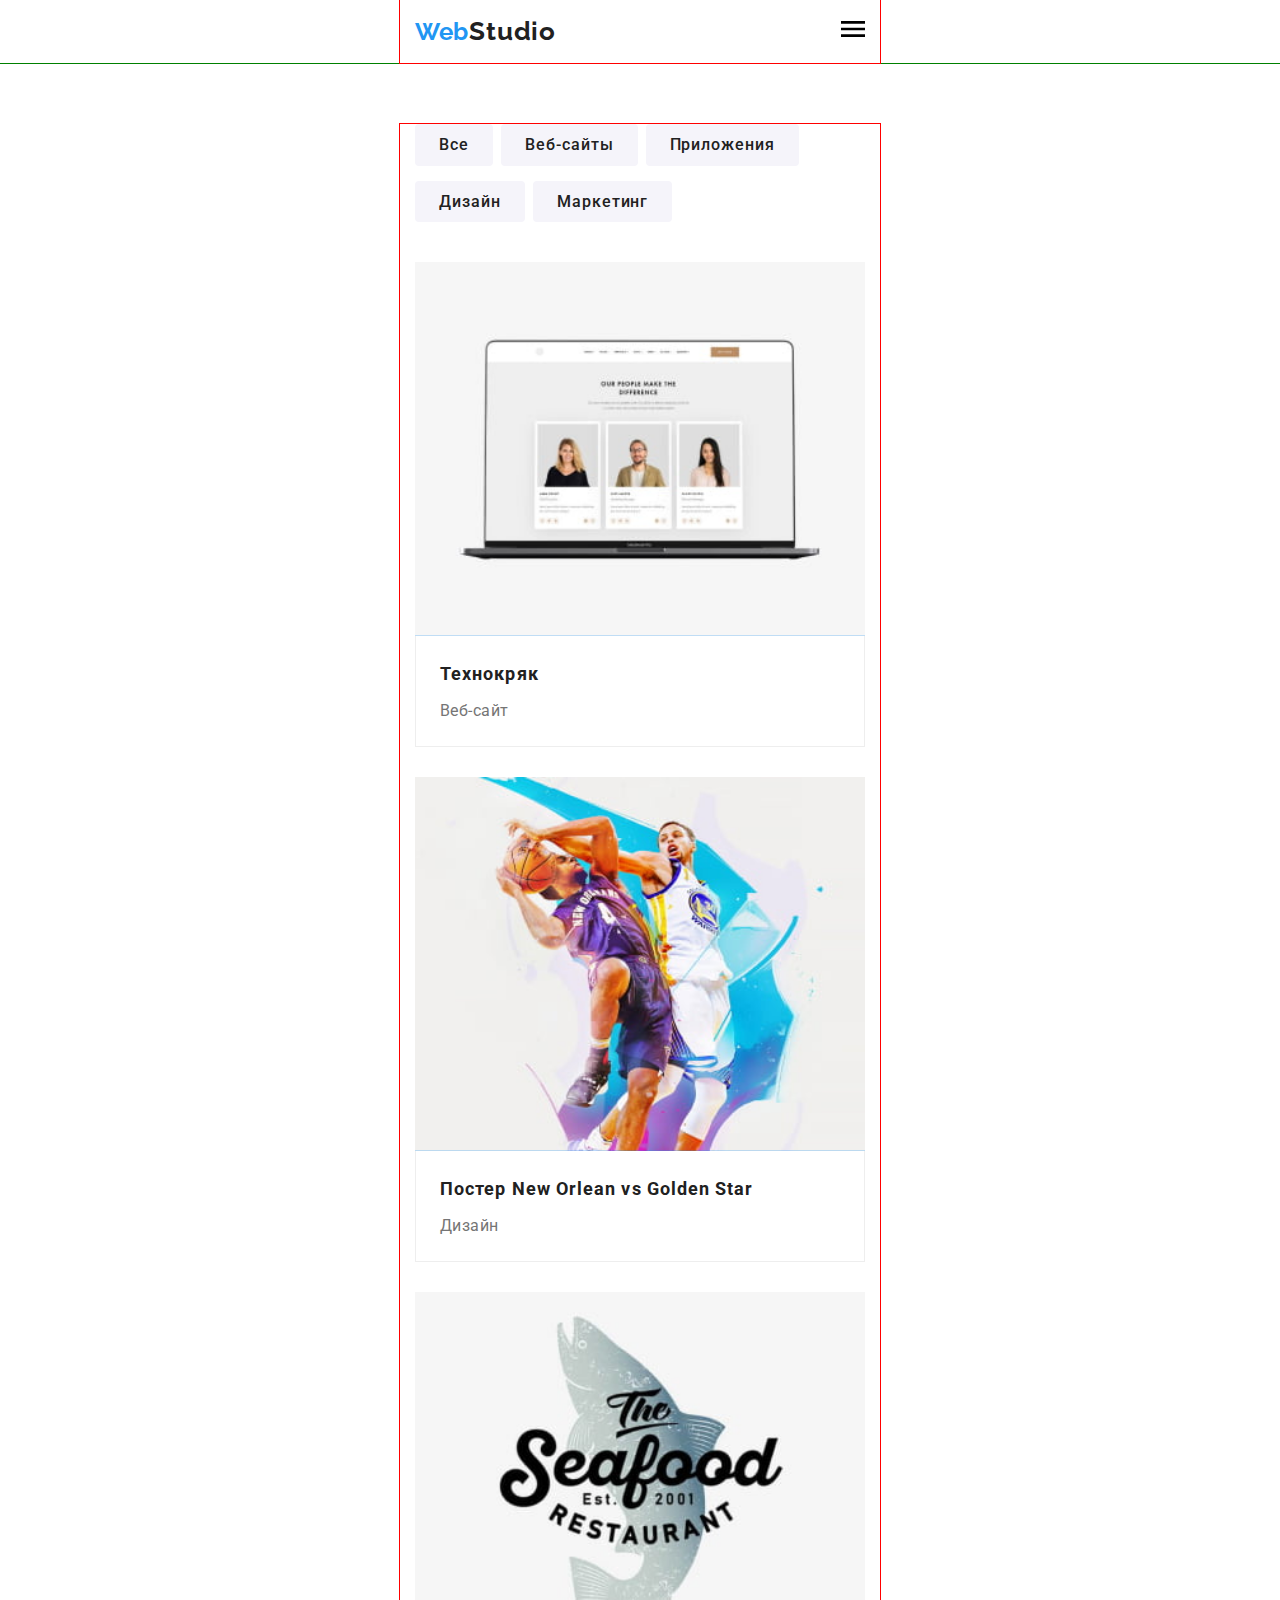
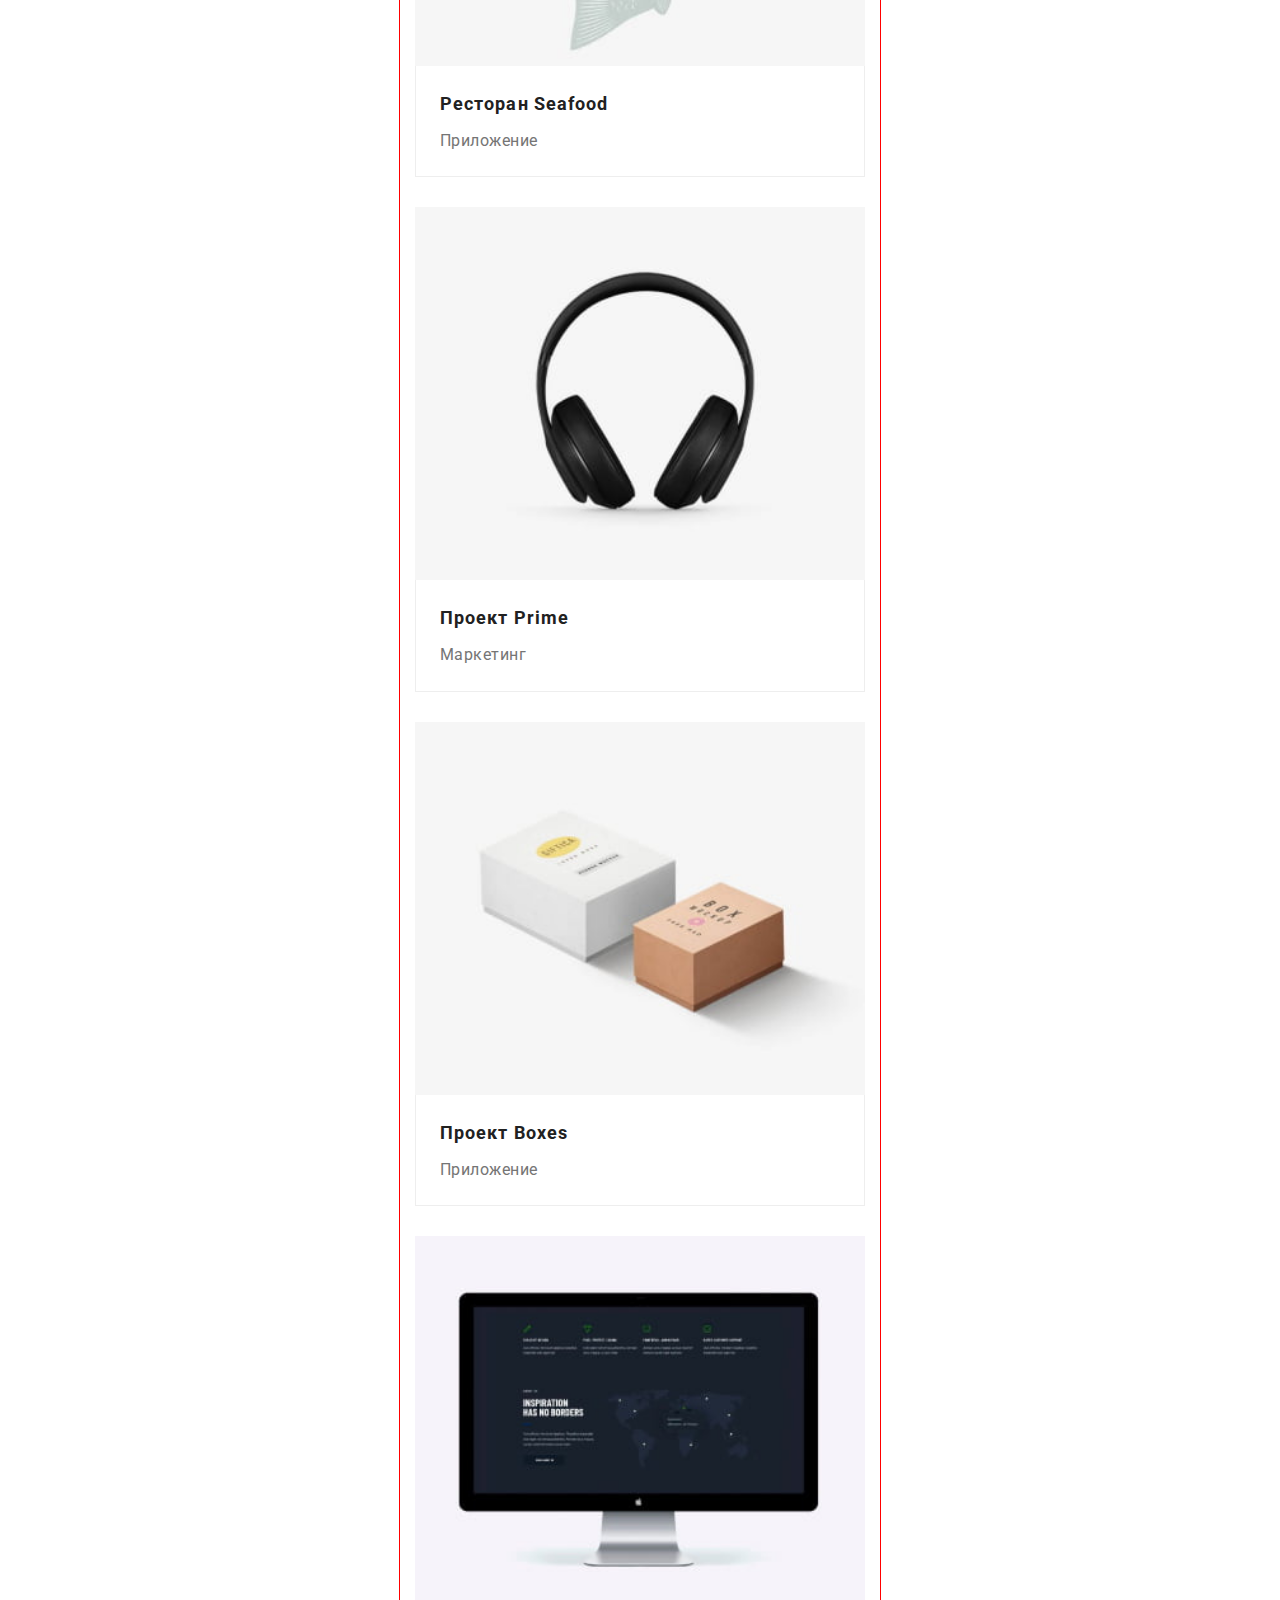
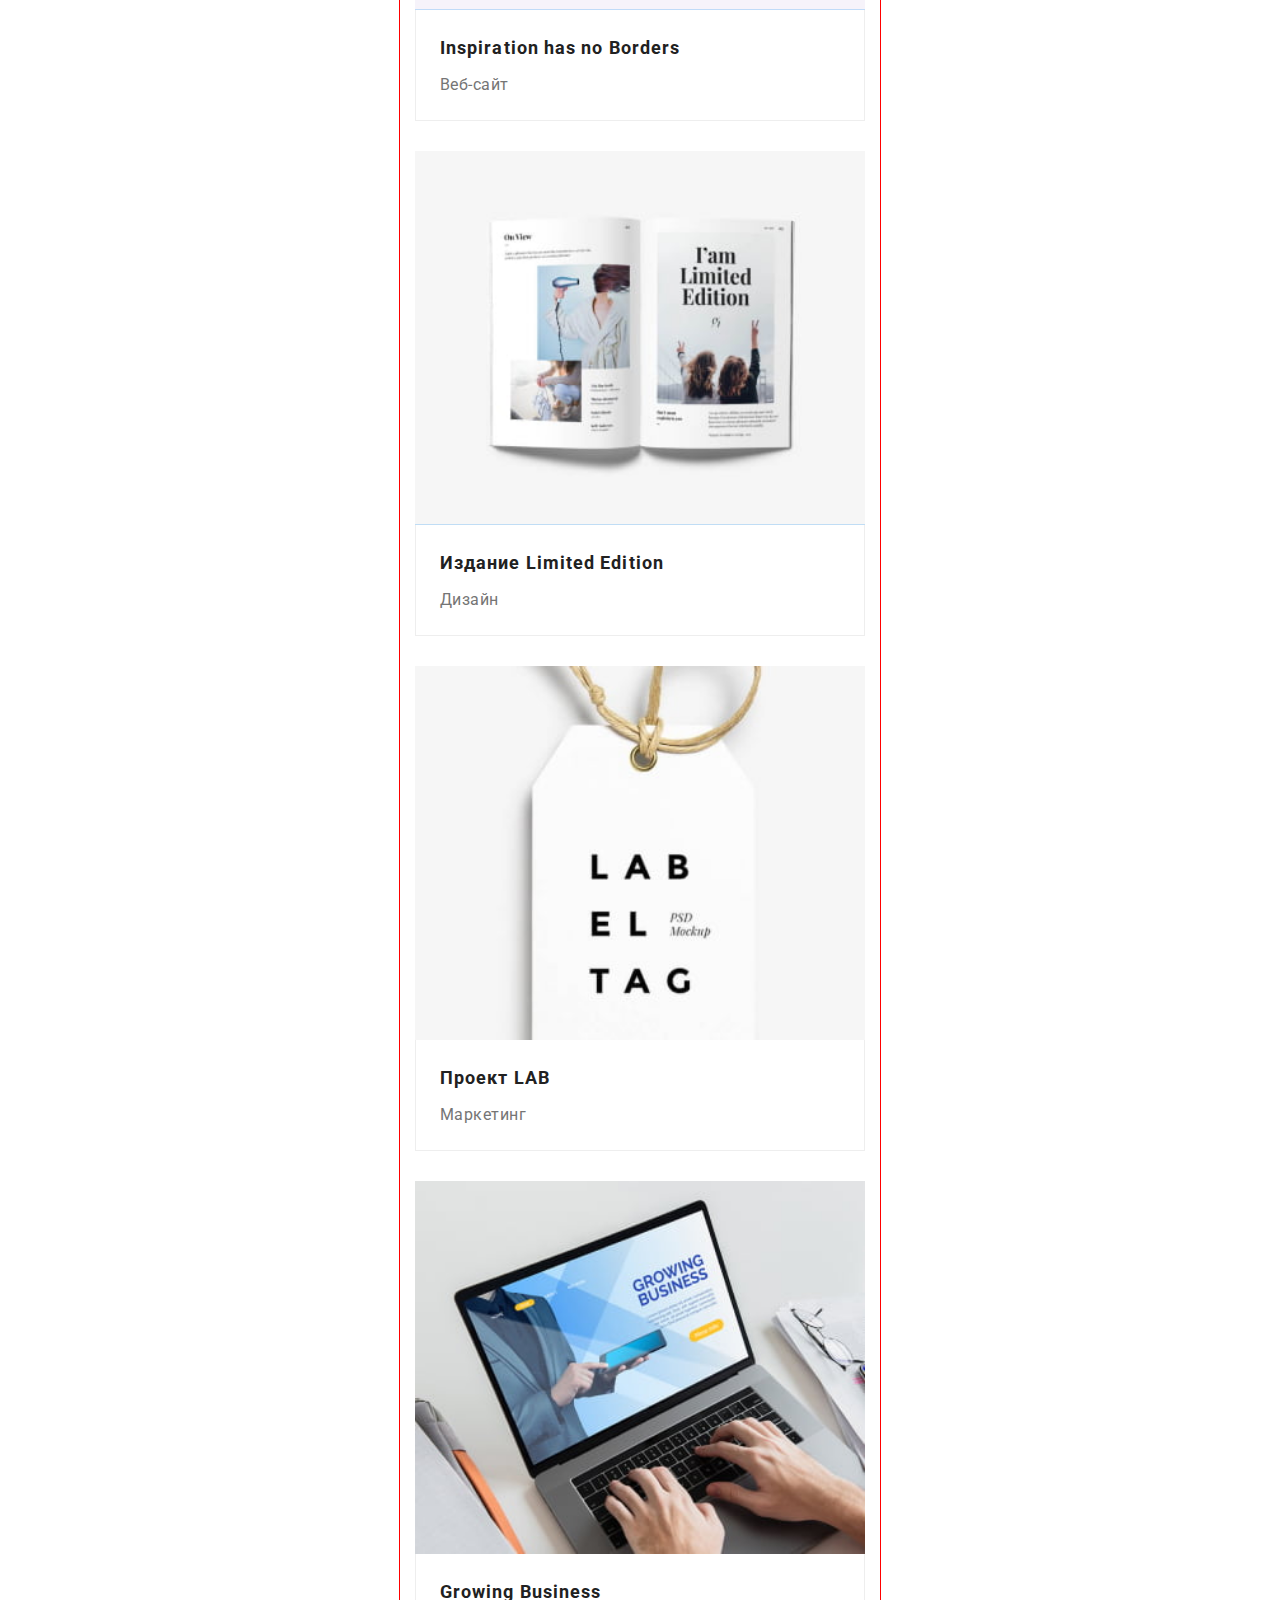
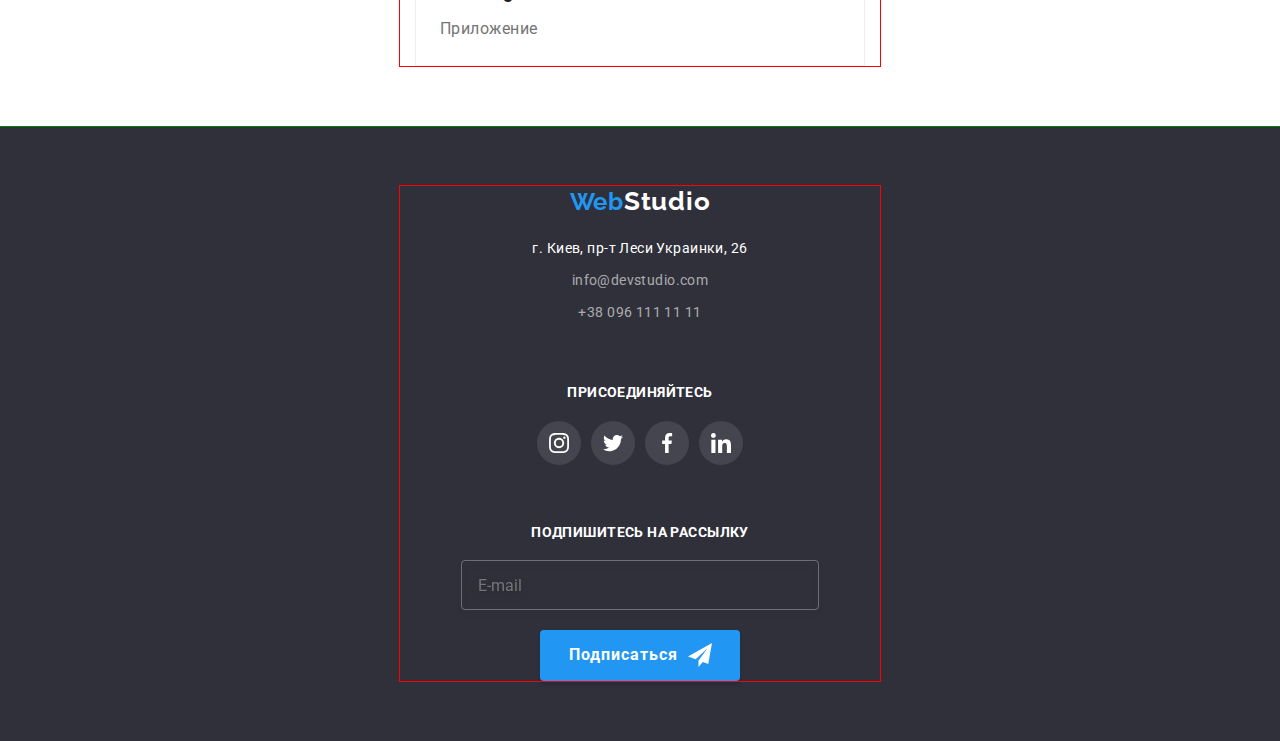
==== commit 1befb7ee: "Страница Портфолио адаптирована под  телефон" ====
--- a/portfolio.html
+++ b/portfolio.html
@@ -74,7 +74,15 @@
                     <li class="projects-list__item">
                         <a class="projects-list__link" href="#">
                             <div class="projects-card-top">
-                                <img src="images/technoyakor-project-img.jpg" alt="Лого проекта Технокряк" class="projects-card-top__image" width="370" height="294">
+                                <picture>
+                                    <source srcset="./images/phone/projects_phone/technoyakor.jpg 1x, ./images/phone/projects_phone/technoyakor_2x.jpg 2x"
+                                    media="(max-width: 767px)" type="image/jpg">
+                                    <source srcset="./images/tablet/projects_tablet/technoyakor.jpg 1x, ./images/tablet/projects_tablet/technoyakor_2x.jpg 2x"
+                                    media="(min-width: 768px)" type="image/jpg">
+                                    <source srcset="./images/tablet/projects_tablet/technoyakor.jpg 1x, ./images/tablet/projects_tablet/technoyakor_2x.jpg 2x"
+                                    media="(min-width: 1200px)" type="image/jpg">
+                                    <img src="./images/phone/projects_phone/technoyakor.jpg" alt="Лого проекта Технокряк" class="projects-card-top__image" width="450" height="294">
+                                </picture>
                                 <div class="card-overlay">
                                     <p class="card-overlay__text">Ресурс предлагает комплексные предложения с разным уровнем функционала и сервисов. Все это позволит посетителю получить исчерпывающие сведения о компании или частном лице.</p>
                                 </div>
@@ -88,7 +96,15 @@
                     <li class="projects-list__item">
                         <a class="projects-list__link" href="#">
                             <div class="projects-card-top">
-                                <img src="images/orlean-vs-star-project-img.jpg" alt="Лого постера" class="projects-card-top__image" width="370" height="294">
+                                <picture>
+                                    <source srcset="./images/phone/projects_phone/new-orlean.jpg 1x, ./images/phone/projects_phone/new-orlean_2x.jpg 2x"
+                                    media="(max-width: 767px)" type="image/jpg">
+                                    <source srcset="./images/tablet/projects_tablet/new-orlean.jpg 1x, ./images/tablet/projects_tablet/new-orlean_2x.jpg 2x"
+                                    media="(min-width: 768px)" type="image/jpg">
+                                    <source srcset="./images/tablet/projects_tablet/new-orlean.jpg 1x, ./images/tablet/projects_tablet/new-orlean_2x.jpg 2x"
+                                    media="(min-width: 1200px)" type="image/jpg">
+                                    <img src="./images/phone/projects_phone/new-orlean.jpg" alt="Лого постера" class="projects-card-top__image" width="450" height="294">
+                                </picture>
                                 <div class="card-overlay">
                                     <p class="card-overlay__text">Ресурс предлагает комплексные предложения с разным уровнем функционала и сервисов. Все это позволит посетителю получить исчерпывающие сведения о компании или частном лице.</p>
                                 </div>
@@ -102,7 +118,15 @@
                     <li class="projects-list__item">
                         <a class="projects-list__link" href="#">
                             <div class="projects-card-top">
-                                <img src="images/seafood-project-img.jpg" alt="Лого ресторана Seafood" class="projects-card-top__image" width="370" height="294">
+                                <picture>
+                                    <source srcset="./images/phone/projects_phone/seafood.jpg 1x, ./images/phone/projects_phone/seafood_2x.jpg 2x"
+                                    media="(max-width: 767px)" type="image/jpg">
+                                    <source srcset="./images/tablet/projects_tablet/seafood.jpg 1x, ./images/tablet/projects_tablet/seafood_2x.jpg 2x"
+                                    media="(min-width: 768px)" type="image/jpg">
+                                    <source srcset="./images/tablet/projects_tablet/seafood.jpg 1x, ./images/tablet/projects_tablet/seafood_2x.jpg 2x"
+                                    media="(min-width: 1200px)" type="image/jpg">
+                                    <img src="./images/phone/projects_phone/seafood.jpg" alt="Лого ресторана Seafood" class="projects-card-top__image" width="450" height="294">
+                                </picture>
                                 <div class="card-overlay">
                                     <p class="card-overlay__text">Ресурс предлагает комплексные предложения с разным уровнем функционала и сервисов. Все это позволит посетителю получить исчерпывающие сведения о компании или частном лице.</p>
                                 </div>
@@ -116,7 +140,15 @@
                     <li class="projects-list__item">
                         <a class="projects-list__link" href="#">
                             <div class="projects-card-top">
-                                <img src="images/prime-project-img.jpg" alt="Лого проекта Prime" class="projects-card-top__image" width="370" height="294">
+                                <picture>
+                                    <source srcset="./images/phone/projects_phone/prime.jpg 1x, ./images/phone/projects_phone/prime_2x.jpg 2x"
+                                    media="(max-width: 767px)" type="image/jpg">
+                                    <source srcset="./images/tablet/projects_tablet/prime.jpg 1x, ./images/tablet/projects_tablet/prime_2x.jpg 2x"
+                                    media="(min-width: 768px)" type="image/jpg">
+                                    <source srcset="./images/tablet/projects_tablet/prime.jpg 1x, ./images/tablet/projects_tablet/prime_2x.jpg 2x"
+                                    media="(min-width: 1200px)" type="image/jpg">
+                                    <img src="./images/phone/projects_phone/prime.jpg" alt="Лого проекта Prime" class="projects-card-top__image" width="450" height="294">
+                                </picture>
                                 <div class="card-overlay">
                                     <p class="card-overlay__text">Ресурс предлагает комплексные предложения с разным уровнем функционала и сервисов. Все это позволит посетителю получить исчерпывающие сведения о компании или частном лице.</p>
                                 </div>
@@ -130,7 +162,15 @@
                     <li class="projects-list__item">
                         <a class="projects-list__link" href="#">
                             <div class="projects-card-top">
-                                <img src="images/boxes-project-img.jpg" alt="Лого проекта Boxes" class="projects-card-top__image" width="370" height="294">
+                                <picture>
+                                    <source srcset="./images/phone/projects_phone/boxes.jpg 1x, ./images/phone/projects_phone/boxes_2x.jpg 2x"
+                                    media="(max-width: 767px)" type="image/jpg">
+                                    <source srcset="./images/tablet/projects_tablet/boxes.jpg 1x, ./images/tablet/projects_tablet/boxes_2x.jpg 2x"
+                                    media="(min-width: 768px)" type="image/jpg">
+                                    <source srcset="./images/tablet/projects_tablet/boxes.jpg 1x, ./images/tablet/projects_tablet/boxes_2x.jpg 2x"
+                                    media="(min-width: 1200px)" type="image/jpg">
+                                    <img src="./images/phone/projects_phone/boxes.jpg" alt="Лого проекта Boxes" class="projects-card-top__image" width="450" height="294">
+                                </picture>
                                 <div class="card-overlay">
                                     <p class="card-overlay__text">Ресурс предлагает комплексные предложения с разным уровнем функционала и сервисов. Все это позволит посетителю получить исчерпывающие сведения о компании или частном лице.</p>
                                 </div>
@@ -144,7 +184,15 @@
                     <li class="projects-list__item">
                         <a class="projects-list__link" href="#">
                             <div class="projects-card-top">
-                                <img src="images/inspiration-project-img.jpg" alt="Лого проекта Inspiration has no Borders" class="projects-card-top__image" width="370" height="294">
+                                <picture>
+                                    <source srcset="./images/phone/projects_phone/inspiration.jpg 1x, ./images/phone/projects_phone/inspiration_2x.jpg 2x"
+                                    media="(max-width: 767px)" type="image/jpg">
+                                    <source srcset="./images/tablet/projects_tablet/inspiration.jpg 1x, ./images/tablet/projects_tablet/inspiration_2x.jpg 2x"
+                                    media="(min-width: 768px)" type="image/jpg">
+                                    <source srcset="./images/tablet/projects_tablet/inspiration.jpg 1x, ./images/tablet/projects_tablet/inspiration_2x.jpg 2x"
+                                    media="(min-width: 1200px)" type="image/jpg">
+                                    <img src="./images/phone/projects_phone/inspiration.jpg" alt="Лого проекта Inspiration has no Borders" class="projects-card-top__image" width="450" height="294">
+                                </picture>
                                 <div class="card-overlay">
                                     <p class="card-overlay__text">Ресурс предлагает комплексные предложения с разным уровнем функционала и сервисов. Все это позволит посетителю получить исчерпывающие сведения о компании или частном лице.</p>
                                 </div>
@@ -158,7 +206,15 @@
                     <li class="projects-list__item">
                         <a class="projects-list__link" href="#">
                             <div class="projects-card-top">
-                                <img src="images/limited-edition-project-img.jpg" alt="Лого издания Limited Edition" class="projects-card-top__image" width="370" height="294">
+                                <picture>
+                                    <source srcset="./images/phone/projects_phone/limited-edition.jpg 1x, ./images/phone/projects_phone/limited-edition_2x.jpg 2x"
+                                    media="(max-width: 767px)" type="image/jpg">
+                                    <source srcset="./images/tablet/projects_tablet/limited-edition.jpg 1x, ./images/tablet/projects_tablet/limited-edition_2x.jpg 2x"
+                                    media="(min-width: 768px)" type="image/jpg">
+                                    <source srcset="./images/tablet/projects_tablet/limited-edition.jpg 1x, ./images/tablet/projects_tablet/limited-edition_2x.jpg 2x"
+                                    media="(min-width: 1200px)" type="image/jpg">
+                                    <img src="./images/phone/projects_phone/limited-edition.jpg" alt="Лого издания Limited Edition" class="projects-card-top__image" width="450" height="294">
+                                </picture>
                                 <div class="card-overlay">
                                     <p class="card-overlay__text">Ресурс предлагает комплексные предложения с разным уровнем функционала и сервисов. Все это позволит посетителю получить исчерпывающие сведения о компании или частном лице.</p>
                                 </div>
@@ -172,7 +228,15 @@
                     <li class="projects-list__item">
                         <a class="projects-list__link" href="#">
                             <div class="projects-card-top">
-                                <img src="images/lab-project-img.jpg" alt="Лого проекта LAB" class="projects-card-top__image" width="370" height="294">
+                                <picture>
+                                    <source srcset="./images/phone/projects_phone/lab.jpg 1x, ./images/phone/projects_phone/lab_2x.jpg 2x"
+                                    media="(max-width: 767px)" type="image/jpg">
+                                    <source srcset="./images/tablet/projects_tablet/lab.jpg 1x, ./images/tablet/projects_tablet/lab_2x.jpg 2x"
+                                    media="(min-width: 768px)" type="image/jpg">
+                                    <source srcset="./images/tablet/projects_tablet/lab.jpg 1x, ./images/tablet/projects_tablet/lab_2x.jpg 2x"
+                                    media="(min-width: 1200px)" type="image/jpg">
+                                    <img src="./images/phone/projects_phone/lab.jpg" alt="Лого проекта LAB" class="projects-card-top__image" width="450" height="294">
+                                </picture>
                                 <div class="card-overlay">
                                     <p class="card-overlay__text">Ресурс предлагает комплексные предложения с разным уровнем функционала и сервисов. Все это позволит посетителю получить исчерпывающие сведения о компании или частном лице.</p>
                                 </div>
@@ -186,7 +250,15 @@
                     <li class="projects-list__item">
                         <a class="projects-list__link" href="#">
                             <div class="projects-card-top">
-                                <img src="images/business-project-img.jpg" alt="Лого приложения Growing Business" class="projects-card-top__image" width="370" height="294">
+                                <picture>
+                                    <source srcset="./images/phone/projects_phone/grow-business.jpg 1x, ./images/phone/projects_phone/grow-business_2x.jpg 2x"
+                                    media="(max-width: 767px)" type="image/jpg">
+                                    <source srcset="./images/tablet/projects_tablet/grow-business.jpg 1x, ./images/tablet/projects_tablet/grow-business_2x.jpg 2x"
+                                    media="(min-width: 768px)" type="image/jpg">
+                                    <source srcset="./images/tablet/projects_tablet/grow-business.jpg 1x, ./images/tablet/projects_tablet/grow-business_2x.jpg 2x"
+                                    media="(min-width: 1200px)" type="image/jpg">
+                                    <img src="./images/phone/projects_phone/grow-business.jpg" alt="Лого приложения Growing Business" class="projects-card-top__image" width="450" height="294">
+                                </picture>
                                 <div class="card-overlay">
                                     <p class="card-overlay__text">Ресурс предлагает комплексные предложения с разным уровнем функционала и сервисов. Все это позволит посетителю получить исчерпывающие сведения о компании или частном лице.</p>
                                 </div>
@@ -248,7 +320,7 @@
             </div>
             <div class="page-footer__item">
                 <h3 class="page-footer__title">Подпишитесь на рассылку</h3>
-                <form class="footer-form">
+                <form class="footer-form" autocomplete="off">
                     <input class="footer-form__input" type="email" name="user-email" placeholder="E-mail">
                     <button class="apply-button--features button--accent button" type="submit">Подписаться
                         <svg class="footer-form__icon" width="24" height="24">
--- a/css/main.min.css
+++ b/css/main.min.css
@@ -1,2 +1,2 @@
-body{color:#757575;background-color:#fff;font-family:"Roboto",sans-serif}h1,h2,h3,ul,p{margin-top:0;margin-bottom:0}ul{padding-left:0}img{display:block;max-width:100%;height:auto}.nav-menu__list,.auth-info,.benefits-list,.employment__list,.workers__list,.footer-address__list,.filter-list,.projects-list,.regular-customers__list,.workers-soc-thumb,.footer-soc-thumb,.modal-form__list,.menu-soc-list{list-style-type:none}.hiden-title{position:absolute;width:1px;height:1px;margin:-1px;border:0;padding:0;white-space:nowrap;-webkit-clip-path:inset(100%);clip-path:inset(100%);clip:rect(0 0 0 0);overflow:hidden}.container{max-width:480px;margin-right:auto;margin-left:auto;padding:0 15px;outline:red solid 1px}.section{padding-top:60px;padding-bottom:60px;outline:green solid 1px}.button{font-weight:700;font-size:16px;line-height:1.88;text-align:center;letter-spacing:0.06em;border-radius:4px;cursor:pointer}.main-button--features{padding:10px 32px;-webkit-box-shadow:0px 4px 4px rgba(0,0,0,0.15);box-shadow:0px 4px 4px rgba(0,0,0,0.15);border-color:transparent}.button--accent{color:#fff;background-color:#2196F3}.menu-button,.menu-button-close{padding:0;border:none;background-color:transparent;cursor:pointer}.button--filter{color:#212121;background-color:#F5F4FA;-webkit-transition:color 250ms cubic-bezier(0.4, 0, 0.2, 1),background-color 250ms cubic-bezier(0.4, 0, 0.2, 1),-webkit-box-shadow 250ms cubic-bezier(0.4, 0, 0.2, 1);transition:color 250ms cubic-bezier(0.4, 0, 0.2, 1),background-color 250ms cubic-bezier(0.4, 0, 0.2, 1),-webkit-box-shadow 250ms cubic-bezier(0.4, 0, 0.2, 1);transition:color 250ms cubic-bezier(0.4, 0, 0.2, 1),background-color 250ms cubic-bezier(0.4, 0, 0.2, 1),box-shadow 250ms cubic-bezier(0.4, 0, 0.2, 1);transition:color 250ms cubic-bezier(0.4, 0, 0.2, 1),background-color 250ms cubic-bezier(0.4, 0, 0.2, 1),box-shadow 250ms cubic-bezier(0.4, 0, 0.2, 1),-webkit-box-shadow 250ms cubic-bezier(0.4, 0, 0.2, 1)}.button--filter:hover,.button--filter:focus{color:#fff;background-color:#2196F3;-webkit-box-shadow:0px 3px 1px rgba(0,0,0,0.1),0px 1px 2px rgba(0,0,0,0.08),0px 2px 2px rgba(0,0,0,0.12);box-shadow:0px 3px 1px rgba(0,0,0,0.1),0px 1px 2px rgba(0,0,0,0.08),0px 2px 2px rgba(0,0,0,0.12)}.filter-button--features{font-weight:500;line-height:1.6;padding:6px 22px;border-color:transparent}.submit-button--features{padding:10px 55px 10px 56px;margin-top:30px;-webkit-box-shadow:0px 4px 4px rgba(0,0,0,0.15);box-shadow:0px 4px 4px rgba(0,0,0,0.15);border:none}.apply-button--features{display:-webkit-box;display:-ms-flexbox;display:flex;-webkit-box-align:center;-ms-flex-align:center;align-items:center;padding:10px 28px 10px 29px;margin:20px auto auto auto;-webkit-box-shadow:0px 4px 4px rgba(0,0,0,0.15);box-shadow:0px 4px 4px rgba(0,0,0,0.15);border:none}.hidden-section{display:none}.page-header{border-bottom:1px solid #ECECEC}.page-header--flex{display:-webkit-box;display:-ms-flexbox;display:flex;position:relative;-webkit-box-align:center;-ms-flex-align:center;align-items:center;-webkit-box-pack:justify;-ms-flex-pack:justify;justify-content:space-between;padding-top:16px;padding-bottom:16px}.menu-button .close-menu-icon{display:none}.nav-menu{margin-bottom:302px}.auth-info{margin-bottom:64px}.logo{color:#2196F3;font-family:"Raleway",sans-serif;font-weight:700;font-size:24px;line-height:1.16;letter-spacing:0.03em;text-decoration:none}.logo--accent{font-family:"Raleway",sans-serif;font-weight:700;font-size:26px;line-height:1.2;letter-spacing:0.03em}.logo--accent.logo--dark{color:#212121}.nav-menu__link{font-weight:500;font-size:40px;line-height:1.17;letter-spacing:0.02em;text-decoration:none;color:#212121;-webkit-transition:color 250ms cubic-bezier(0.4, 0, 0.2, 1);transition:color 250ms cubic-bezier(0.4, 0, 0.2, 1)}.nav-menu__link:hover,.nav-menu__link:focus{color:#2196F3}.nav-menu__item:not(:last-child){margin-bottom:35px}.auth-info__link{color:#757575;font-weight:500;font-size:24px;line-height:1.16;letter-spacing:0.02em;text-decoration:none;-webkit-transition:color 250ms cubic-bezier(0.4, 0, 0.2, 1);transition:color 250ms cubic-bezier(0.4, 0, 0.2, 1)}.auth-info__link--menu-size{font-size:34px;line-height:1.17}.auth-info__link:hover,.auth-info__link:focus{color:#2196F3}.auth-info__icon{display:none}.auth-info__item:not(:last-child){margin-bottom:35px}.hero__title{color:#fff;margin:0 auto 30px;max-width:696px;font-weight:900;font-size:26px;line-height:1.62;text-align:center;letter-spacing:0.06em;text-transform:uppercase}.hero{background-color:#2F303A;background-image:-webkit-gradient(linear, left top, right top, from(rgba(47,48,58,0.4)), to(rgba(47,48,58,0.4))),url(../../images/phone/hero_phone/hero.jpg);background-image:linear-gradient(to right, rgba(47,48,58,0.4), rgba(47,48,58,0.4)),url(../../images/phone/hero_phone/hero.jpg);background-size:cover;background-position:center;background-repeat:no-repeat;text-align:center;padding-top:118px;padding-bottom:118px;margin-left:auto;margin-right:auto;max-width:768px}.phone-menu{width:100vw;height:100vh;padding:48px 40px;position:fixed;top:0;left:0;overflow-y:scroll;background-color:#fff}.phone-menu.is-hidden{display:none}.menu-button-close{position:absolute;top:21px;right:25px}.menu-soc-list{display:-webkit-box;display:-ms-flexbox;display:flex;-webkit-box-pack:center;-ms-flex-pack:center;justify-content:center;-webkit-box-align:center;-ms-flex-align:center;align-items:center}.menu-soc-list__link{padding:0 10px;font-weight:500;font-size:18px;line-height:1.22;letter-spacing:0.02em;text-decoration:none;color:#2196F3}.menu-soc-list__item:not(:last-child){border-right:1px solid rgba(33,33,33,0.2)}.backdrop{position:fixed;top:0;left:0;z-index:99;width:100%;height:100%;background-color:rgba(0,0,0,0.2);opacity:1;-webkit-transition:opacity 250ms cubic-bezier(0.4, 0, 0.2, 1);transition:opacity 250ms cubic-bezier(0.4, 0, 0.2, 1)}.backdrop.is-hidden{opacity:0;pointer-events:none}.backdrop.is-hidden .modal{-webkit-transform:translate(-50%, -50%) scale(0.8);transform:translate(-50%, -50%) scale(0.8)}.modal{position:absolute;top:50%;left:50%;-webkit-transform:translate(-50%, -50%) scale(1);transform:translate(-50%, -50%) scale(1);max-width:450px;width:100%;max-height:609px;padding:40px;background:#fff;-webkit-box-shadow:0px 1px 3px rgba(0,0,0,0.12),0px 1px 1px rgba(0,0,0,0.14),0px 2px 1px rgba(0,0,0,0.2);box-shadow:0px 1px 3px rgba(0,0,0,0.12),0px 1px 1px rgba(0,0,0,0.14),0px 2px 1px rgba(0,0,0,0.2);border-radius:4px;-webkit-transition:-webkit-transform 250ms cubic-bezier(0.4, 0, 0.2, 1);transition:-webkit-transform 250ms cubic-bezier(0.4, 0, 0.2, 1);transition:transform 250ms cubic-bezier(0.4, 0, 0.2, 1);transition:transform 250ms cubic-bezier(0.4, 0, 0.2, 1), -webkit-transform 250ms cubic-bezier(0.4, 0, 0.2, 1)}.close-modal-button{position:absolute;top:8px;right:8px;padding:0;border:none;font:inherit;color:inherit;background-color:transparent;cursor:pointer}.close-modal-button:hover .close-modal-button__icon,.close-modal-button:focus .close-modal-button__icon{fill:#2196F3}.close-modal-button__icon{-webkit-transition:fill 250ms cubic-bezier(0.4, 0, 0.2, 1);transition:fill 250ms cubic-bezier(0.4, 0, 0.2, 1)}.modal__title{margin-bottom:12px;font-size:20px;line-height:1.15;text-align:center;letter-spacing:0.03em;color:#212121}.modal-form__item{display:-webkit-box;display:-ms-flexbox;display:flex;-webkit-box-orient:vertical;-webkit-box-direction:normal;-ms-flex-direction:column;flex-direction:column;-webkit-box-align:start;-ms-flex-align:start;align-items:flex-start}.modal-form__item:not(:last-child){margin-bottom:10px}.modal-form__input-thumb{position:relative;width:100%}.modal-form__list{margin-bottom:20px}.modal-form__label{margin-bottom:4px;font-size:12px;line-height:1.16;letter-spacing:0.01em;color:#757575}.modal-form__input{width:100%;height:40px;padding-left:42px;border:1px solid rgba(33,33,33,0.2);border-radius:4px;-webkit-transition:outline 250ms cubic-bezier(0.4, 0, 0.2, 1);transition:outline 250ms cubic-bezier(0.4, 0, 0.2, 1)}.modal-form__input:focus{outline:1px solid #2196F3}.modal-form__input:focus-within+.modal-form__icon{fill:#2196F3}.modal-form__input--text-area{height:120px;resize:none;padding:12px 16px;font-size:12px;line-height:1.16;letter-spacing:0.01em}.modal-form__input--text-area::-webkit-input-placeholder{color:rgba(117,117,117,0.5)}.modal-form__input--text-area:-ms-input-placeholder{color:rgba(117,117,117,0.5)}.modal-form__input--text-area::-ms-input-placeholder{color:rgba(117,117,117,0.5)}.modal-form__input--text-area::placeholder{color:rgba(117,117,117,0.5)}.modal-form__icon{position:absolute;top:50%;left:12px;-webkit-transform:translateY(-50%);transform:translateY(-50%);-webkit-transition:fill 250ms cubic-bezier(0.4, 0, 0.2, 1);transition:fill 250ms cubic-bezier(0.4, 0, 0.2, 1)}.privacy-policy-thumb{display:-webkit-box;display:-ms-flexbox;display:flex;-webkit-box-align:center;-ms-flex-align:center;align-items:center}.modal-form__checkbox-thumb{display:-webkit-box;display:-ms-flexbox;display:flex;-webkit-box-orient:horizontal;-webkit-box-direction:normal;-ms-flex-direction:row;flex-direction:row;-webkit-box-align:center;-ms-flex-align:center;align-items:center;-webkit-box-pack:center;-ms-flex-pack:center;justify-content:center}.modal-form__checkbox{position:absolute;-webkit-appearance:none;-moz-appearance:none;appearance:none}.modal-form__checkbox:not(:checked)+.modal-form__checkbox-icon{fill:transparent;border:2px solid #212121;border-radius:2px}.modal-form__checkbox:checked+.modal-form__checkbox-icon{fill:#2196F3}.modal-form__checkbox-icon{margin-right:8px}.modal-form__checkbox-label{display:-webkit-box;display:-ms-flexbox;display:flex;-webkit-box-align:center;-ms-flex-align:center;align-items:center;font-size:12px;line-height:1.16;letter-spacing:0.03em;color:#757575}.modal-form__privacy-policy-link{color:#2196F3}.benefits-list__title{color:#212121;margin-bottom:10px;font-weight:700;font-size:14px;line-height:1.14;letter-spacing:0.03em;text-align:center;text-transform:uppercase}.benefits-list__text{color:#757575;font-size:14px;line-height:1.71;letter-spacing:0.03em}.benefits-list__item{max-width:450px}.benefits-list__item:not(:last-child){margin-bottom:30px}.benefits-list__thumb{display:-webkit-box;display:-ms-flexbox;display:flex;-webkit-box-align:center;-ms-flex-align:center;align-items:center;-webkit-box-pack:center;-ms-flex-pack:center;justify-content:center;width:100%;background-color:#F5F4FA;border-radius:4px;padding-top:25px;padding-bottom:25px;margin-bottom:30px}.workers{background-color:#F5F4FA}.workers__title{color:#212121;margin-bottom:30px;font-weight:700;font-size:28px;line-height:1.17;text-align:center;letter-spacing:0.03em}.workers__name{color:#212121;margin-bottom:10px;text-align:center;font-weight:500;font-size:16px;line-height:1.18;letter-spacing:0.03em}.workers__position{color:#757575;text-align:center;font-size:16px;line-height:1.18;letter-spacing:0.03em}.workers__item:not(:last-child){margin-bottom:30px}.workers__card{-webkit-box-shadow:0px 1px 3px rgba(0,0,0,0.12),0px 1px 1px rgba(0,0,0,0.14),0px 2px 1px rgba(0,0,0,0.2);box-shadow:0px 1px 3px rgba(0,0,0,0.12),0px 1px 1px rgba(0,0,0,0.14),0px 2px 1px rgba(0,0,0,0.2);border-radius:0px 0px 4px 4px}.workers__card-bottom{background-color:#fff;padding:30px 0;border-radius:0px 0px 4px 4px}.workers-soc-thumb{display:-webkit-box;display:-ms-flexbox;display:flex;-webkit-box-pack:center;-ms-flex-pack:center;justify-content:center;margin-top:16px}.workers-soc-thumb__item:not(:first-child){margin-left:10px}.workers-soc-thumb__link{display:-webkit-box;display:-ms-flexbox;display:flex;-webkit-box-align:center;-ms-flex-align:center;align-items:center;-webkit-box-pack:center;-ms-flex-pack:center;justify-content:center;width:44px;height:44px;border-radius:50%;-webkit-transition:background-color 250ms cubic-bezier(0.4, 0, 0.2, 1);transition:background-color 250ms cubic-bezier(0.4, 0, 0.2, 1)}.workers-soc-thumb__link:hover,.workers-soc-thumb__link:focus{background-color:#2196F3}.workers-soc-thumb__link:hover .workers-soc-thumb__icon,.workers-soc-thumb__link:focus .workers-soc-thumb__icon{fill:#fff}.workers-soc-thumb__icon{fill:#AFB1B8;-webkit-transition:fill 250ms cubic-bezier(0.4, 0, 0.2, 1);transition:fill 250ms cubic-bezier(0.4, 0, 0.2, 1)}.regular-customers__list{display:-webkit-box;display:-ms-flexbox;display:flex;-webkit-box-align:center;-ms-flex-align:center;align-items:center;-webkit-box-pack:center;-ms-flex-pack:center;justify-content:center;-ms-flex-wrap:wrap;flex-wrap:wrap}.regular-customers__title{color:#212121;margin-bottom:30px;font-weight:700;font-size:28px;line-height:1.17;text-align:center;letter-spacing:0.03em}.regular-customers__item{-ms-flex-preferred-size:calc((100% - 30px) / 2);flex-basis:calc((100% - 30px) / 2);height:92px}.regular-customers__item:nth-child(2n){margin-left:30px}.regular-customers__item:not(:nth-last-child(-n+2)){margin-bottom:30px}.regular-customers__link{display:-webkit-box;display:-ms-flexbox;display:flex;-webkit-box-align:center;-ms-flex-align:center;align-items:center;-webkit-box-pack:center;-ms-flex-pack:center;justify-content:center;width:100%;height:100%;border:1px solid #AFB1B8;border-radius:4px;-webkit-transition:border-color 250ms cubic-bezier(0.4, 0, 0.2, 1);transition:border-color 250ms cubic-bezier(0.4, 0, 0.2, 1)}.regular-customers__link:hover,.regular-customers__link:focus{border-color:#2196F3}.regular-customers__link:hover .regular-customers__icon,.regular-customers__link:focus .regular-customers__icon{fill:#2196F3}.regular-customers__icon{fill:#AFB1B8;-webkit-transition:fill 250ms cubic-bezier(0.4, 0, 0.2, 1);transition:fill 250ms cubic-bezier(0.4, 0, 0.2, 1)}.page-footer{background-color:#2F303A;padding:60px 0}.footer-logo{display:block;text-align:center}.footer-address{margin-top:20px}.logo--accent.logo--light{color:#fff}.footer-address__item:not(:first-child){margin-top:8px}.footer-address__link{display:block;font-style:normal;font-size:14px;line-height:1.71;letter-spacing:0.03em;text-align:center;text-decoration:none;-webkit-transition:color 250ms cubic-bezier(0.4, 0, 0.2, 1);transition:color 250ms cubic-bezier(0.4, 0, 0.2, 1)}.footer-address__link:hover,.footer-address__link:focus{color:#2196F3}.footer-address__link--geo{color:#fff}.footer-address__link--mail,.footer-address__link--tel{color:rgba(255,255,255,0.6)}.footer-soc-thumb{display:-webkit-box;display:-ms-flexbox;display:flex;-webkit-box-pack:center;-ms-flex-pack:center;justify-content:center;margin-top:20px}.page-footer__title{font-size:14px;line-height:1.14;letter-spacing:0.03em;text-transform:uppercase;text-align:center;color:#fff}.page-footer__item:not(:last-child){margin-bottom:60px}.page-footer--flex{display:-webkit-box;display:-ms-flexbox;display:flex;-webkit-box-orient:vertical;-webkit-box-direction:normal;-ms-flex-direction:column;flex-direction:column;-webkit-box-align:center;-ms-flex-align:center;align-items:center;-webkit-box-pack:center;-ms-flex-pack:center;justify-content:center}.footer-icon{fill:#fff}.footer-soc-thumb__item:not(:first-child){margin-left:10px}.footer-soc-thumb__link{display:-webkit-box;display:-ms-flexbox;display:flex;-webkit-box-align:center;-ms-flex-align:center;align-items:center;-webkit-box-pack:center;-ms-flex-pack:center;justify-content:center;width:44px;height:44px;border-radius:50%;-webkit-transition:background-color 250ms cubic-bezier(0.4, 0, 0.2, 1);transition:background-color 250ms cubic-bezier(0.4, 0, 0.2, 1)}.footer-soc-thumb__link:hover,.footer-soc-thumb__link:focus{background-color:#2196F3}.footer-soc-thumb__link--bg-color{background-color:rgba(255,255,255,0.1)}.footer-form{margin-top:20px}.footer-form__input{height:50px;min-width:358px;padding-left:16px;font-size:16px;line-height:1.25;color:rgba(255,255,255,0.6);background-color:transparent;border:1px solid rgba(255,255,255,0.3);-webkit-filter:drop-shadow(0px 4px 4px rgba(0,0,0,0.15));filter:drop-shadow(0px 4px 4px rgba(0,0,0,0.15));border-radius:4px}.footer-form__icon{margin-left:10px}
+body{color:#757575;background-color:#fff;font-family:"Roboto",sans-serif}h1,h2,h3,ul,p{margin-top:0;margin-bottom:0}ul{padding-left:0}img{display:block;max-width:100%;height:auto}.nav-menu__list,.auth-info,.benefits-list,.employment__list,.workers__list,.footer-address__list,.filter-list,.projects-list,.regular-customers__list,.workers-soc-thumb,.footer-soc-thumb,.modal-form__list,.menu-soc-list{list-style-type:none}.hiden-title{position:absolute;width:1px;height:1px;margin:-1px;border:0;padding:0;white-space:nowrap;-webkit-clip-path:inset(100%);clip-path:inset(100%);clip:rect(0 0 0 0);overflow:hidden}.container{max-width:480px;margin-right:auto;margin-left:auto;padding:0 15px;outline:red solid 1px}.section{padding-top:60px;padding-bottom:60px;outline:green solid 1px}.button{font-weight:700;font-size:16px;line-height:1.88;text-align:center;letter-spacing:0.06em;border-radius:4px;cursor:pointer}.main-button--features{padding:10px 32px;-webkit-box-shadow:0px 4px 4px rgba(0,0,0,0.15);box-shadow:0px 4px 4px rgba(0,0,0,0.15);border-color:transparent}.button--accent{color:#fff;background-color:#2196F3}.menu-button,.menu-button-close{padding:0;border:none;background-color:transparent;cursor:pointer}.button--filter{color:#212121;background-color:#F5F4FA;-webkit-transition:color 250ms cubic-bezier(0.4, 0, 0.2, 1),background-color 250ms cubic-bezier(0.4, 0, 0.2, 1),-webkit-box-shadow 250ms cubic-bezier(0.4, 0, 0.2, 1);transition:color 250ms cubic-bezier(0.4, 0, 0.2, 1),background-color 250ms cubic-bezier(0.4, 0, 0.2, 1),-webkit-box-shadow 250ms cubic-bezier(0.4, 0, 0.2, 1);transition:color 250ms cubic-bezier(0.4, 0, 0.2, 1),background-color 250ms cubic-bezier(0.4, 0, 0.2, 1),box-shadow 250ms cubic-bezier(0.4, 0, 0.2, 1);transition:color 250ms cubic-bezier(0.4, 0, 0.2, 1),background-color 250ms cubic-bezier(0.4, 0, 0.2, 1),box-shadow 250ms cubic-bezier(0.4, 0, 0.2, 1),-webkit-box-shadow 250ms cubic-bezier(0.4, 0, 0.2, 1)}.button--filter:hover,.button--filter:focus{color:#fff;background-color:#2196F3;-webkit-box-shadow:0px 3px 1px rgba(0,0,0,0.1),0px 1px 2px rgba(0,0,0,0.08),0px 2px 2px rgba(0,0,0,0.12);box-shadow:0px 3px 1px rgba(0,0,0,0.1),0px 1px 2px rgba(0,0,0,0.08),0px 2px 2px rgba(0,0,0,0.12)}.filter-button--features{font-weight:500;line-height:1.6;padding:6px 22px;border-color:transparent}.submit-button--features{padding:10px 55px 10px 56px;margin-top:30px;-webkit-box-shadow:0px 4px 4px rgba(0,0,0,0.15);box-shadow:0px 4px 4px rgba(0,0,0,0.15);border:none}.apply-button--features{display:-webkit-box;display:-ms-flexbox;display:flex;-webkit-box-align:center;-ms-flex-align:center;align-items:center;padding:10px 28px 10px 29px;margin:20px auto auto auto;-webkit-box-shadow:0px 4px 4px rgba(0,0,0,0.15);box-shadow:0px 4px 4px rgba(0,0,0,0.15);border:none}.hidden-section{display:none}.page-header{border-bottom:1px solid #ECECEC}.page-header--flex{display:-webkit-box;display:-ms-flexbox;display:flex;position:relative;-webkit-box-align:center;-ms-flex-align:center;align-items:center;-webkit-box-pack:justify;-ms-flex-pack:justify;justify-content:space-between;padding-top:16px;padding-bottom:16px}.menu-button .close-menu-icon{display:none}.nav-menu{margin-bottom:302px}.auth-info{margin-bottom:64px}.logo{color:#2196F3;font-family:"Raleway",sans-serif;font-weight:700;font-size:24px;line-height:1.16;letter-spacing:0.03em;text-decoration:none}.logo--accent{font-family:"Raleway",sans-serif;font-weight:700;font-size:26px;line-height:1.2;letter-spacing:0.03em}.logo--accent.logo--dark{color:#212121}.nav-menu__link{font-weight:500;font-size:40px;line-height:1.17;letter-spacing:0.02em;text-decoration:none;color:#212121;-webkit-transition:color 250ms cubic-bezier(0.4, 0, 0.2, 1);transition:color 250ms cubic-bezier(0.4, 0, 0.2, 1)}.nav-menu__link:hover,.nav-menu__link:focus{color:#2196F3}.nav-menu__item:not(:last-child){margin-bottom:35px}.auth-info__link{color:#757575;font-weight:500;font-size:24px;line-height:1.16;letter-spacing:0.02em;text-decoration:none;-webkit-transition:color 250ms cubic-bezier(0.4, 0, 0.2, 1);transition:color 250ms cubic-bezier(0.4, 0, 0.2, 1)}.auth-info__link--menu-size{font-size:34px;line-height:1.17}.auth-info__link:hover,.auth-info__link:focus{color:#2196F3}.auth-info__icon{display:none}.auth-info__item:not(:last-child){margin-bottom:35px}.hero__title{color:#fff;margin:0 auto 30px;max-width:696px;font-weight:900;font-size:26px;line-height:1.62;text-align:center;letter-spacing:0.06em;text-transform:uppercase}.hero{background-color:#2F303A;background-image:-webkit-gradient(linear, left top, right top, from(rgba(47,48,58,0.4)), to(rgba(47,48,58,0.4))),url(../../images/phone/hero_phone/hero.jpg);background-image:linear-gradient(to right, rgba(47,48,58,0.4), rgba(47,48,58,0.4)),url(../../images/phone/hero_phone/hero.jpg);background-size:cover;background-position:center;background-repeat:no-repeat;text-align:center;padding-top:118px;padding-bottom:118px;margin-left:auto;margin-right:auto;max-width:768px}.phone-menu{width:100vw;height:100vh;padding:48px 40px;z-index:99;position:fixed;top:0;left:0;overflow-y:scroll;background-color:#fff}.phone-menu.is-hidden{display:none}.menu-button-close{position:absolute;top:21px;right:25px}.menu-soc-list{display:-webkit-box;display:-ms-flexbox;display:flex;-webkit-box-pack:center;-ms-flex-pack:center;justify-content:center;-webkit-box-align:center;-ms-flex-align:center;align-items:center}.menu-soc-list__link{padding:0 10px;font-weight:500;font-size:18px;line-height:1.22;letter-spacing:0.02em;text-decoration:none;color:#2196F3}.menu-soc-list__item:not(:last-child){border-right:1px solid rgba(33,33,33,0.2)}.backdrop{position:fixed;top:0;left:0;z-index:99;width:100%;height:100%;background-color:rgba(0,0,0,0.2);opacity:1;-webkit-transition:opacity 250ms cubic-bezier(0.4, 0, 0.2, 1);transition:opacity 250ms cubic-bezier(0.4, 0, 0.2, 1)}.backdrop.is-hidden{opacity:0;pointer-events:none}.backdrop.is-hidden .modal{-webkit-transform:translate(-50%, -50%) scale(0.8);transform:translate(-50%, -50%) scale(0.8)}.modal{position:absolute;top:50%;left:50%;-webkit-transform:translate(-50%, -50%) scale(1);transform:translate(-50%, -50%) scale(1);max-width:450px;width:100%;max-height:609px;height:100%;padding:40px;overflow-y:scroll;background:#fff;-webkit-box-shadow:0px 1px 3px rgba(0,0,0,0.12),0px 1px 1px rgba(0,0,0,0.14),0px 2px 1px rgba(0,0,0,0.2);box-shadow:0px 1px 3px rgba(0,0,0,0.12),0px 1px 1px rgba(0,0,0,0.14),0px 2px 1px rgba(0,0,0,0.2);border-radius:4px;-webkit-transition:-webkit-transform 250ms cubic-bezier(0.4, 0, 0.2, 1);transition:-webkit-transform 250ms cubic-bezier(0.4, 0, 0.2, 1);transition:transform 250ms cubic-bezier(0.4, 0, 0.2, 1);transition:transform 250ms cubic-bezier(0.4, 0, 0.2, 1), -webkit-transform 250ms cubic-bezier(0.4, 0, 0.2, 1)}.close-modal-button{position:absolute;top:8px;right:8px;padding:0;border:none;font:inherit;color:inherit;background-color:transparent;cursor:pointer}.close-modal-button:hover .close-modal-button__icon,.close-modal-button:focus .close-modal-button__icon{fill:#2196F3}.close-modal-button__icon{-webkit-transition:fill 250ms cubic-bezier(0.4, 0, 0.2, 1);transition:fill 250ms cubic-bezier(0.4, 0, 0.2, 1)}.modal__title{margin-bottom:12px;font-size:20px;line-height:1.15;text-align:center;letter-spacing:0.03em;color:#212121}.modal-form__item{display:-webkit-box;display:-ms-flexbox;display:flex;-webkit-box-orient:vertical;-webkit-box-direction:normal;-ms-flex-direction:column;flex-direction:column;-webkit-box-align:start;-ms-flex-align:start;align-items:flex-start}.modal-form__item:not(:last-child){margin-bottom:10px}.modal-form__input-thumb{position:relative;width:100%}.modal-form__list{margin-bottom:20px}.modal-form__label{margin-bottom:4px;font-size:12px;line-height:1.16;letter-spacing:0.01em;color:#757575}.modal-form__input{width:100%;height:40px;padding-left:42px;border:1px solid rgba(33,33,33,0.2);border-radius:4px;-webkit-transition:outline 250ms cubic-bezier(0.4, 0, 0.2, 1);transition:outline 250ms cubic-bezier(0.4, 0, 0.2, 1)}.modal-form__input:focus{outline:1px solid #2196F3}.modal-form__input:focus-within+.modal-form__icon{fill:#2196F3}.modal-form__input--text-area{height:120px;resize:none;padding:12px 16px;font-size:12px;line-height:1.16;letter-spacing:0.01em}.modal-form__input--text-area::-webkit-input-placeholder{color:rgba(117,117,117,0.5)}.modal-form__input--text-area:-ms-input-placeholder{color:rgba(117,117,117,0.5)}.modal-form__input--text-area::-ms-input-placeholder{color:rgba(117,117,117,0.5)}.modal-form__input--text-area::placeholder{color:rgba(117,117,117,0.5)}.modal-form__icon{position:absolute;top:50%;left:12px;-webkit-transform:translateY(-50%);transform:translateY(-50%);-webkit-transition:fill 250ms cubic-bezier(0.4, 0, 0.2, 1);transition:fill 250ms cubic-bezier(0.4, 0, 0.2, 1)}.privacy-policy-thumb{display:-webkit-box;display:-ms-flexbox;display:flex;-webkit-box-align:center;-ms-flex-align:center;align-items:center}.modal-form__checkbox-thumb{display:-webkit-box;display:-ms-flexbox;display:flex;-webkit-box-orient:horizontal;-webkit-box-direction:normal;-ms-flex-direction:row;flex-direction:row;-webkit-box-align:center;-ms-flex-align:center;align-items:center;-webkit-box-pack:center;-ms-flex-pack:center;justify-content:center}.modal-form__checkbox{position:absolute;-webkit-appearance:none;-moz-appearance:none;appearance:none}.modal-form__checkbox:not(:checked)+.modal-form__checkbox-icon{fill:transparent;border:2px solid #212121;border-radius:2px}.modal-form__checkbox:checked+.modal-form__checkbox-icon{fill:#2196F3}.modal-form__checkbox-icon{margin-right:8px}.modal-form__checkbox-label{display:-webkit-box;display:-ms-flexbox;display:flex;-webkit-box-align:center;-ms-flex-align:center;align-items:center;font-size:12px;line-height:1.16;letter-spacing:0.03em;color:#757575}.modal-form__privacy-policy-link{color:#2196F3}.benefits-list__title{color:#212121;margin-bottom:10px;font-weight:700;font-size:14px;line-height:1.14;letter-spacing:0.03em;text-align:center;text-transform:uppercase}.benefits-list__text{color:#757575;font-size:14px;line-height:1.71;letter-spacing:0.03em}.benefits-list__item{max-width:450px}.benefits-list__item:not(:last-child){margin-bottom:30px}.benefits-list__thumb{display:-webkit-box;display:-ms-flexbox;display:flex;-webkit-box-align:center;-ms-flex-align:center;align-items:center;-webkit-box-pack:center;-ms-flex-pack:center;justify-content:center;width:100%;background-color:#F5F4FA;border-radius:4px;padding-top:25px;padding-bottom:25px;margin-bottom:30px}.workers{background-color:#F5F4FA}.workers__title{color:#212121;margin-bottom:30px;font-weight:700;font-size:28px;line-height:1.17;text-align:center;letter-spacing:0.03em}.workers__name{color:#212121;margin-bottom:10px;text-align:center;font-weight:500;font-size:16px;line-height:1.18;letter-spacing:0.03em}.workers__position{color:#757575;text-align:center;font-size:16px;line-height:1.18;letter-spacing:0.03em}.workers__item:not(:last-child){margin-bottom:30px}.workers__card{-webkit-box-shadow:0px 1px 3px rgba(0,0,0,0.12),0px 1px 1px rgba(0,0,0,0.14),0px 2px 1px rgba(0,0,0,0.2);box-shadow:0px 1px 3px rgba(0,0,0,0.12),0px 1px 1px rgba(0,0,0,0.14),0px 2px 1px rgba(0,0,0,0.2);border-radius:0px 0px 4px 4px}.workers__card-bottom{background-color:#fff;padding:30px 0;border-radius:0px 0px 4px 4px}.workers-soc-thumb{display:-webkit-box;display:-ms-flexbox;display:flex;-webkit-box-pack:center;-ms-flex-pack:center;justify-content:center;margin-top:16px}.workers-soc-thumb__item:not(:first-child){margin-left:10px}.workers-soc-thumb__link{display:-webkit-box;display:-ms-flexbox;display:flex;-webkit-box-align:center;-ms-flex-align:center;align-items:center;-webkit-box-pack:center;-ms-flex-pack:center;justify-content:center;width:44px;height:44px;border-radius:50%;-webkit-transition:background-color 250ms cubic-bezier(0.4, 0, 0.2, 1);transition:background-color 250ms cubic-bezier(0.4, 0, 0.2, 1)}.workers-soc-thumb__link:hover,.workers-soc-thumb__link:focus{background-color:#2196F3}.workers-soc-thumb__link:hover .workers-soc-thumb__icon,.workers-soc-thumb__link:focus .workers-soc-thumb__icon{fill:#fff}.workers-soc-thumb__icon{fill:#AFB1B8;-webkit-transition:fill 250ms cubic-bezier(0.4, 0, 0.2, 1);transition:fill 250ms cubic-bezier(0.4, 0, 0.2, 1)}.regular-customers__list{display:-webkit-box;display:-ms-flexbox;display:flex;-webkit-box-align:center;-ms-flex-align:center;align-items:center;-webkit-box-pack:center;-ms-flex-pack:center;justify-content:center;-ms-flex-wrap:wrap;flex-wrap:wrap}.regular-customers__title{color:#212121;margin-bottom:30px;font-weight:700;font-size:28px;line-height:1.17;text-align:center;letter-spacing:0.03em}.regular-customers__item{-ms-flex-preferred-size:calc((100% - 30px) / 2);flex-basis:calc((100% - 30px) / 2);height:92px}.regular-customers__item:nth-child(2n){margin-left:30px}.regular-customers__item:not(:nth-last-child(-n+2)){margin-bottom:30px}.regular-customers__link{display:-webkit-box;display:-ms-flexbox;display:flex;-webkit-box-align:center;-ms-flex-align:center;align-items:center;-webkit-box-pack:center;-ms-flex-pack:center;justify-content:center;width:100%;height:100%;border:1px solid #AFB1B8;border-radius:4px;-webkit-transition:border-color 250ms cubic-bezier(0.4, 0, 0.2, 1);transition:border-color 250ms cubic-bezier(0.4, 0, 0.2, 1)}.regular-customers__link:hover,.regular-customers__link:focus{border-color:#2196F3}.regular-customers__link:hover .regular-customers__icon,.regular-customers__link:focus .regular-customers__icon{fill:#2196F3}.regular-customers__icon{fill:#AFB1B8;-webkit-transition:fill 250ms cubic-bezier(0.4, 0, 0.2, 1);transition:fill 250ms cubic-bezier(0.4, 0, 0.2, 1)}.page-footer{background-color:#2F303A;padding:60px 0}.footer-logo{display:block;text-align:center}.footer-address{margin-top:20px}.logo--accent.logo--light{color:#fff}.footer-address__item:not(:first-child){margin-top:8px}.footer-address__link{display:block;font-style:normal;font-size:14px;line-height:1.71;letter-spacing:0.03em;text-align:center;text-decoration:none;-webkit-transition:color 250ms cubic-bezier(0.4, 0, 0.2, 1);transition:color 250ms cubic-bezier(0.4, 0, 0.2, 1)}.footer-address__link:hover,.footer-address__link:focus{color:#2196F3}.footer-address__link--geo{color:#fff}.footer-address__link--mail,.footer-address__link--tel{color:rgba(255,255,255,0.6)}.footer-soc-thumb{display:-webkit-box;display:-ms-flexbox;display:flex;-webkit-box-pack:center;-ms-flex-pack:center;justify-content:center;margin-top:20px}.page-footer__title{font-size:14px;line-height:1.14;letter-spacing:0.03em;text-transform:uppercase;text-align:center;color:#fff}.page-footer__item:not(:last-child){margin-bottom:60px}.footer-icon{fill:#fff}.footer-soc-thumb__item:not(:first-child){margin-left:10px}.footer-soc-thumb__link{display:-webkit-box;display:-ms-flexbox;display:flex;-webkit-box-align:center;-ms-flex-align:center;align-items:center;-webkit-box-pack:center;-ms-flex-pack:center;justify-content:center;width:44px;height:44px;border-radius:50%;-webkit-transition:background-color 250ms cubic-bezier(0.4, 0, 0.2, 1);transition:background-color 250ms cubic-bezier(0.4, 0, 0.2, 1)}.footer-soc-thumb__link:hover,.footer-soc-thumb__link:focus{background-color:#2196F3}.footer-soc-thumb__link--bg-color{background-color:rgba(255,255,255,0.1)}.footer-form{margin-top:20px}.footer-form__input{display:block;height:50px;max-width:358px;width:100%;padding-left:16px;margin-left:auto;margin-right:auto;font-size:16px;line-height:1.25;color:rgba(255,255,255,0.6);background-color:transparent;border:1px solid rgba(255,255,255,0.3);-webkit-filter:drop-shadow(0px 4px 4px rgba(0,0,0,0.15));filter:drop-shadow(0px 4px 4px rgba(0,0,0,0.15));border-radius:4px}.footer-form__icon{margin-left:10px}.filter-list{display:-webkit-box;display:-ms-flexbox;display:flex;-ms-flex-wrap:wrap;flex-wrap:wrap;margin-bottom:40px}.filter-list__item{margin-left:8px}.filter-list__item:nth-child(-n+3){margin-bottom:15px}.filter-list__item:nth-child(3n+1){margin-left:0}.project-card-meta__title{color:#212121;margin-bottom:4px;font-weight:700;font-size:18px;line-height:2;letter-spacing:0.06em}.project-card-meta__group{color:#757575;font-size:16px;line-height:1.88;letter-spacing:0.03em}.projects-list__item:not(:last-child){margin-bottom:30px}.projects-list__link{display:block;text-decoration:none;-webkit-transition:-webkit-box-shadow 250ms cubic-bezier(0.4, 0, 0.2, 1);transition:-webkit-box-shadow 250ms cubic-bezier(0.4, 0, 0.2, 1);transition:box-shadow 250ms cubic-bezier(0.4, 0, 0.2, 1);transition:box-shadow 250ms cubic-bezier(0.4, 0, 0.2, 1), -webkit-box-shadow 250ms cubic-bezier(0.4, 0, 0.2, 1)}.projects-list__link:hover,.projects-list__link:focus{-webkit-box-shadow:0px 1px 1px rgba(0,0,0,0.12),0px 4px 4px rgba(0,0,0,0.06),1px 4px 6px rgba(0,0,0,0.16);box-shadow:0px 1px 1px rgba(0,0,0,0.12),0px 4px 4px rgba(0,0,0,0.06),1px 4px 6px rgba(0,0,0,0.16)}.projects-list__link:hover .card-overlay,.projects-list__link:focus .card-overlay{-webkit-transform:translateY(0);transform:translateY(0)}.project-card-meta{padding:20px 24px;border-right:1px solid #EEEEEE;border-bottom:1px solid #EEEEEE;border-left:1px solid #EEEEEE}.projects-card-top{position:relative;overflow:hidden}.card-overlay{position:absolute;top:0;left:0;width:100%;height:100%;padding:63px 24px;background:rgba(33,150,243,0.9);-webkit-transform:translateY(100%);transform:translateY(100%);-webkit-transition:-webkit-transform 250ms cubic-bezier(0.4, 0, 0.2, 1);transition:-webkit-transform 250ms cubic-bezier(0.4, 0, 0.2, 1);transition:transform 250ms cubic-bezier(0.4, 0, 0.2, 1);transition:transform 250ms cubic-bezier(0.4, 0, 0.2, 1), -webkit-transform 250ms cubic-bezier(0.4, 0, 0.2, 1)}.card-overlay__text{font-size:18px;line-height:1.56;letter-spacing:0.03em;color:#fff}
 /*# sourceMappingURL=main.min.css.map */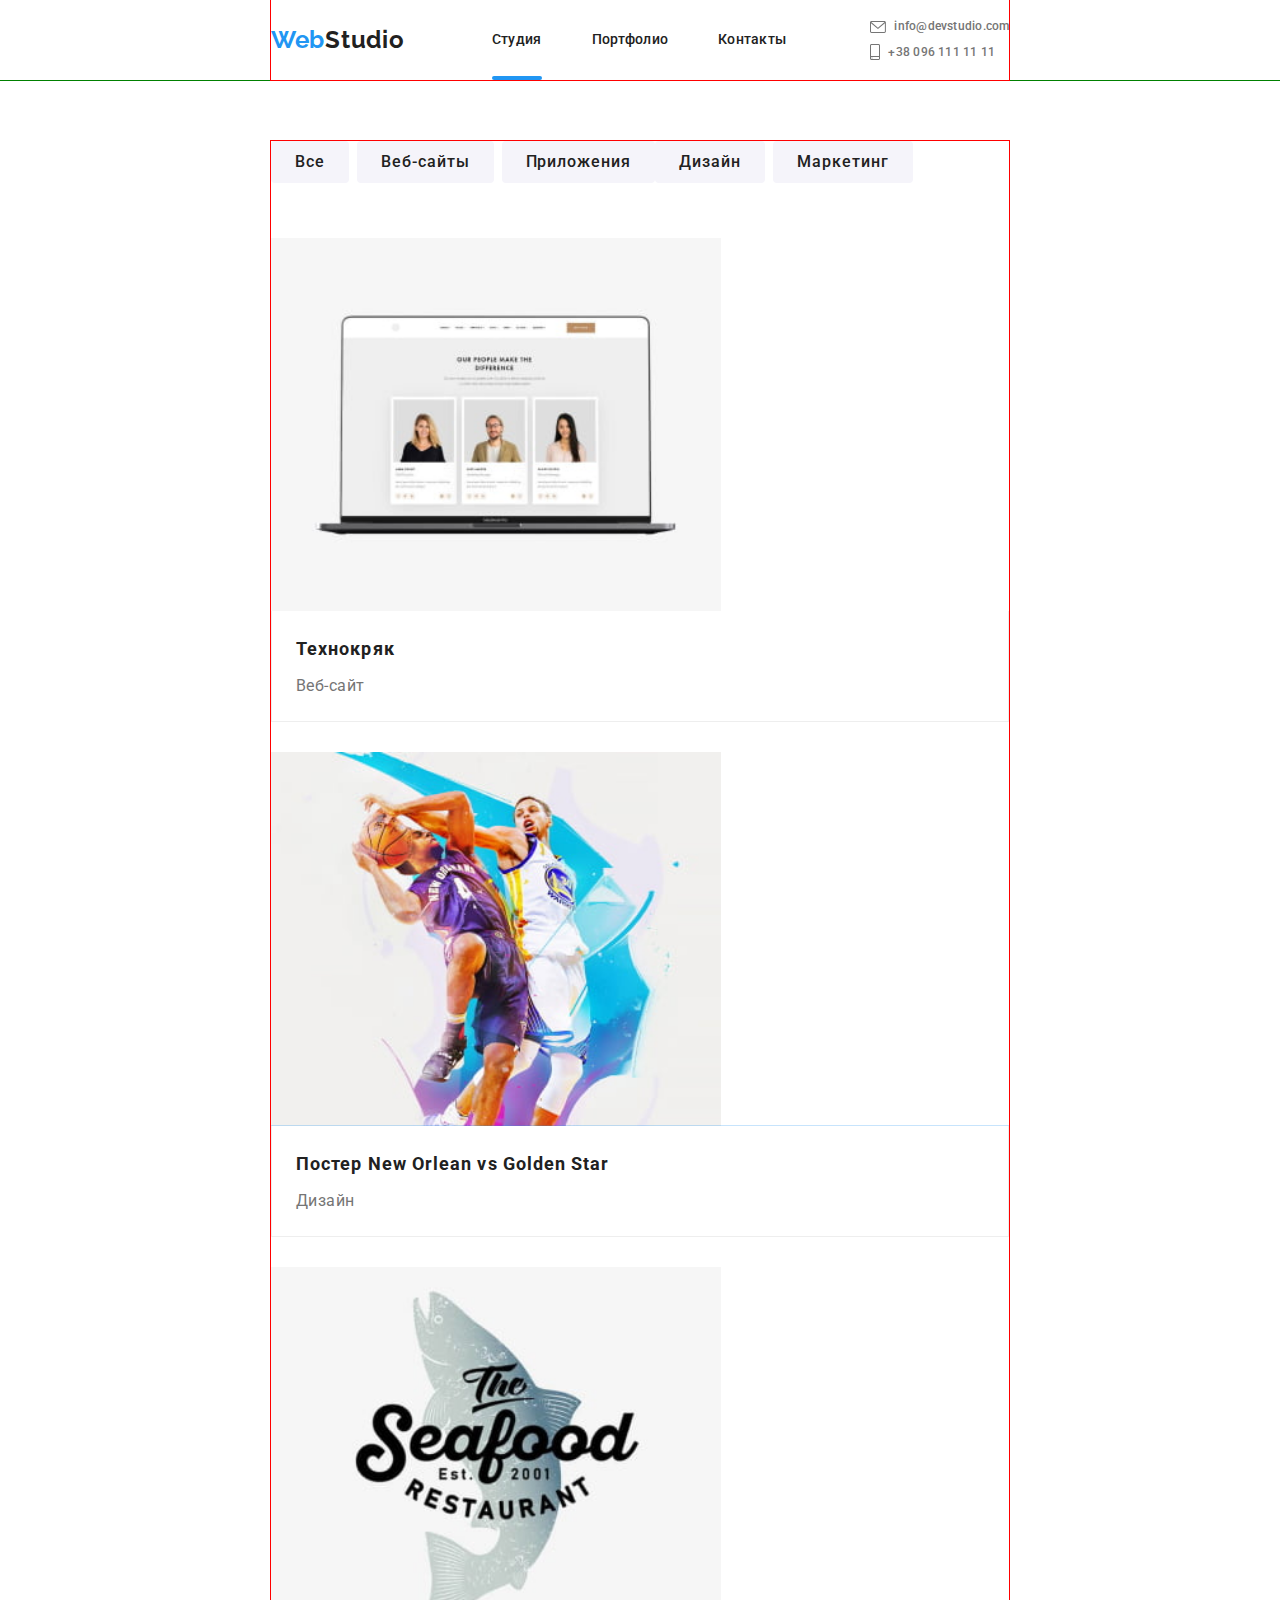
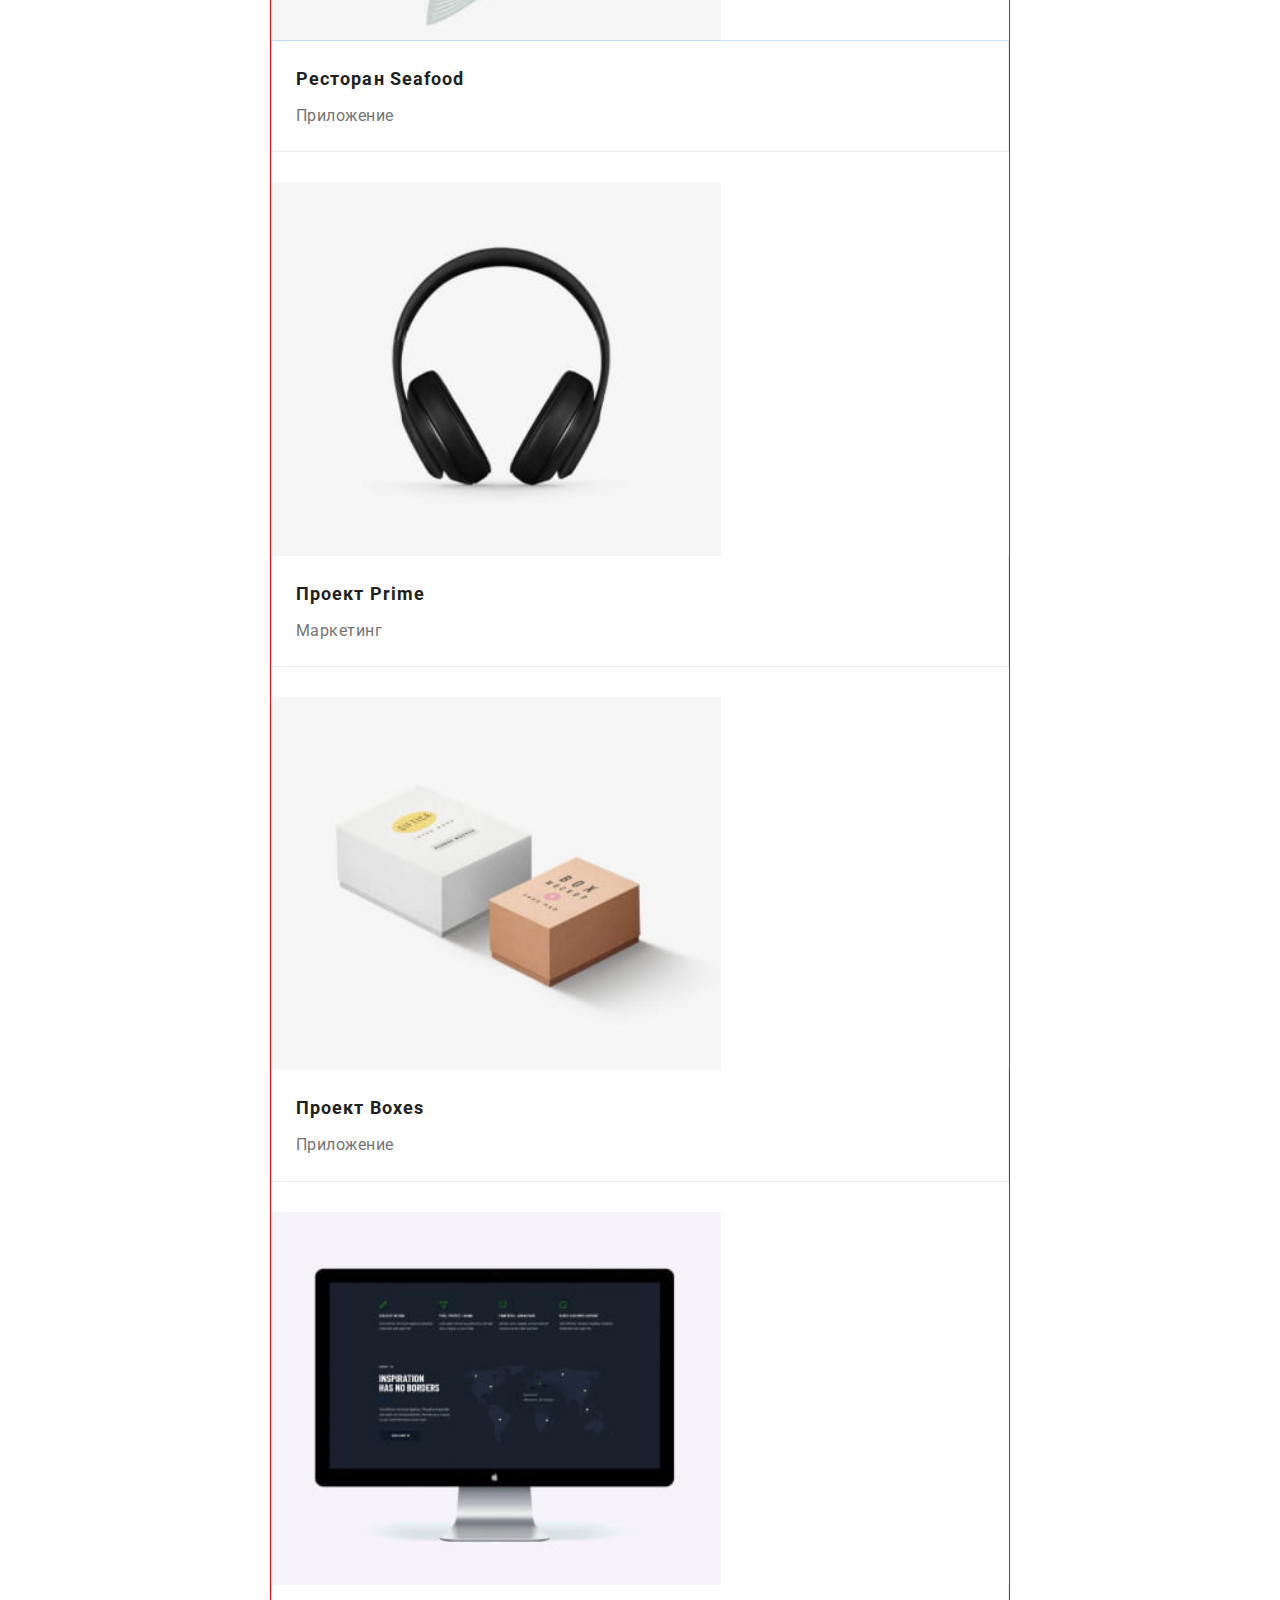
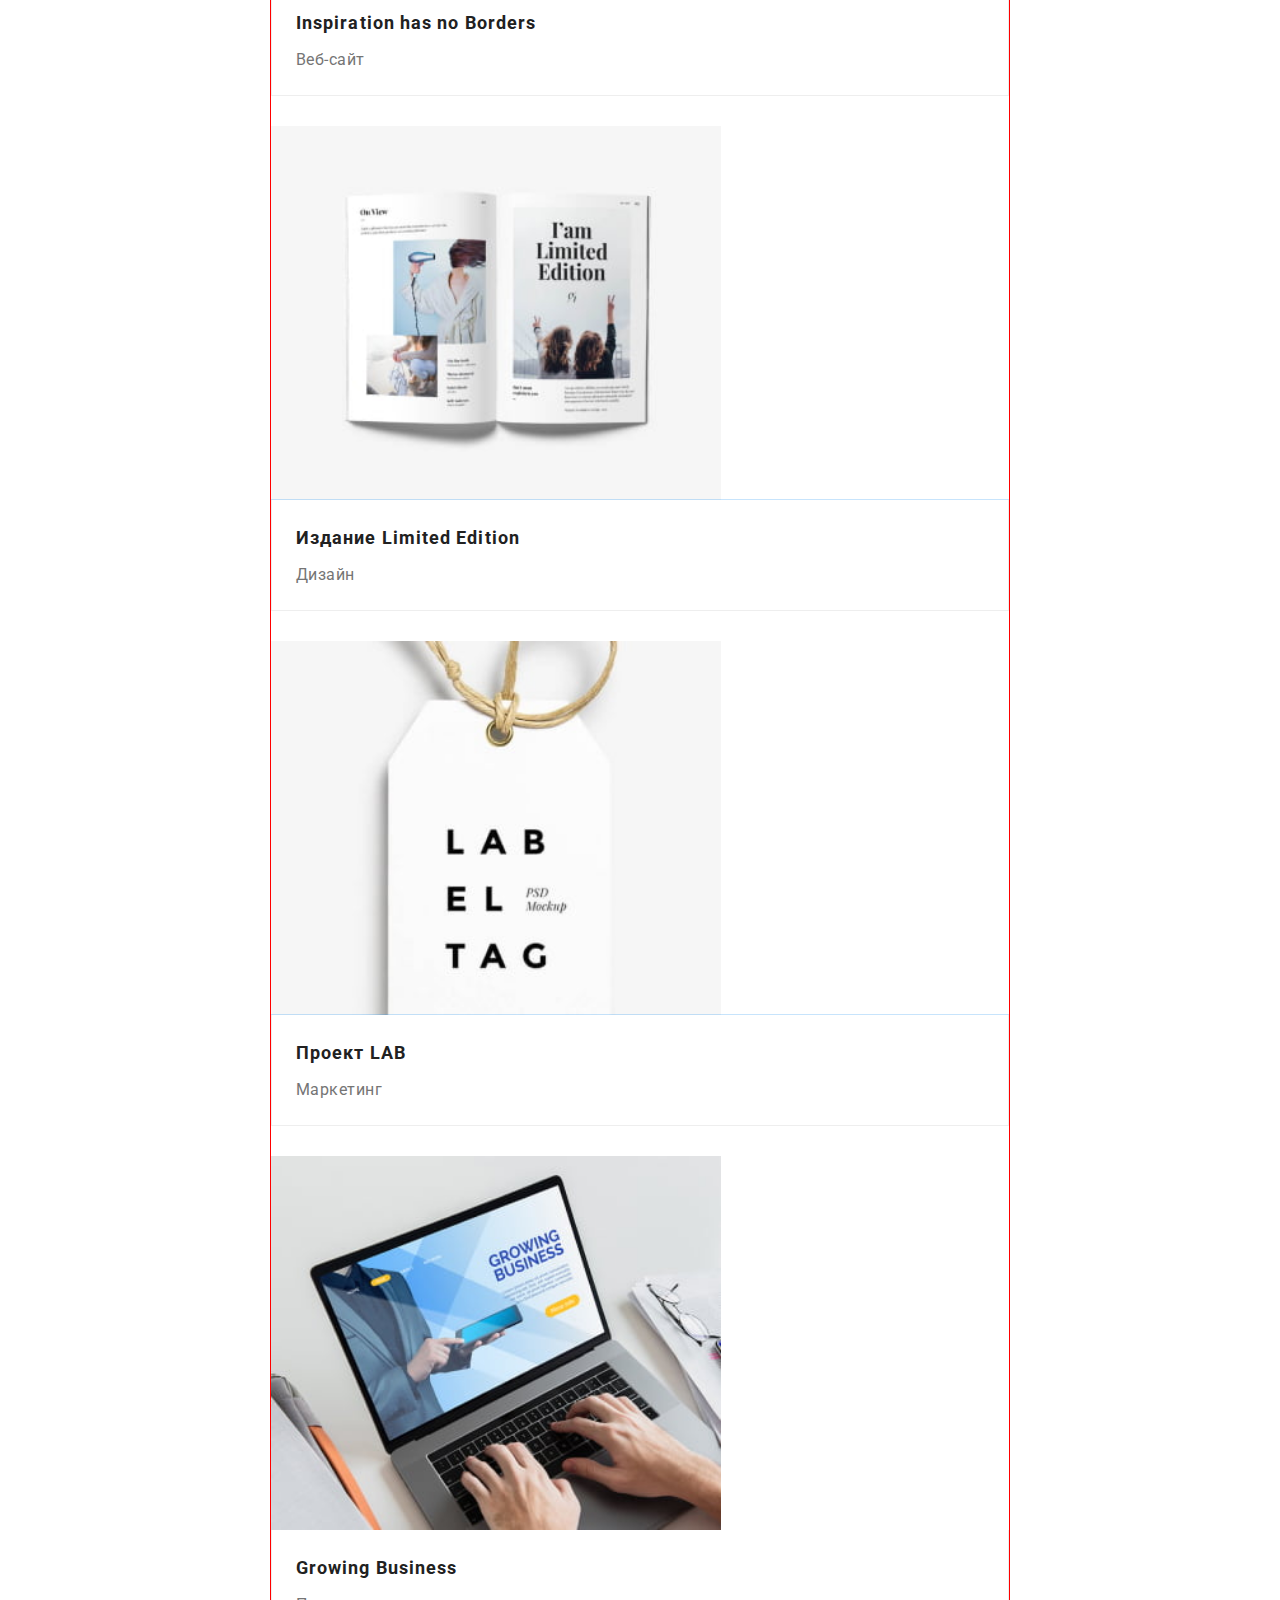
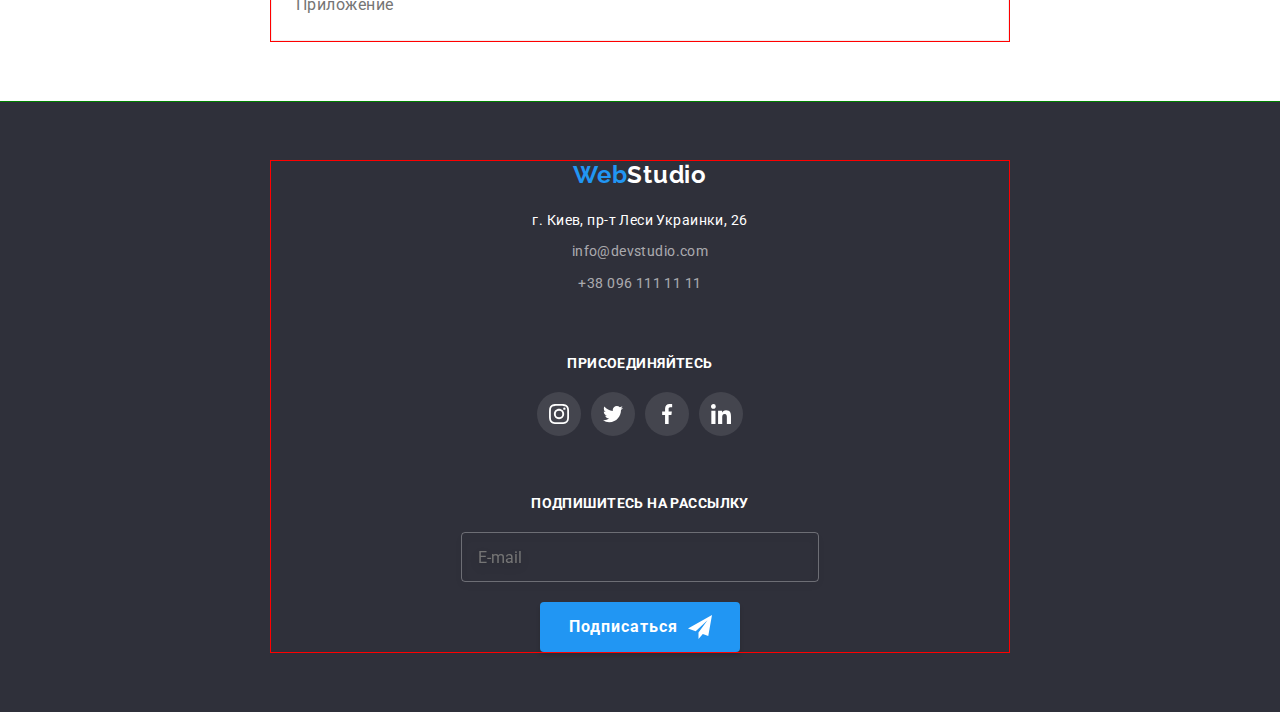
==== commit 4e624dfc: "Хедер и герой адаптированы под планшет" ====
--- a/portfolio.html
+++ b/portfolio.html
@@ -79,7 +79,7 @@
                                     media="(max-width: 767px)" type="image/jpg">
                                     <source srcset="./images/tablet/projects_tablet/technoyakor.jpg 1x, ./images/tablet/projects_tablet/technoyakor_2x.jpg 2x"
                                     media="(min-width: 768px)" type="image/jpg">
-                                    <source srcset="./images/tablet/projects_tablet/technoyakor.jpg 1x, ./images/tablet/projects_tablet/technoyakor_2x.jpg 2x"
+                                    <source srcset="./images/desktop/projects_desktop/technoyakor.jpg 1x, ./images/desktop/projects_desktop/technoyakor_2x.jpg 2x"
                                     media="(min-width: 1200px)" type="image/jpg">
                                     <img src="./images/phone/projects_phone/technoyakor.jpg" alt="Лого проекта Технокряк" class="projects-card-top__image" width="450" height="294">
                                 </picture>
@@ -101,7 +101,7 @@
                                     media="(max-width: 767px)" type="image/jpg">
                                     <source srcset="./images/tablet/projects_tablet/new-orlean.jpg 1x, ./images/tablet/projects_tablet/new-orlean_2x.jpg 2x"
                                     media="(min-width: 768px)" type="image/jpg">
-                                    <source srcset="./images/tablet/projects_tablet/new-orlean.jpg 1x, ./images/tablet/projects_tablet/new-orlean_2x.jpg 2x"
+                                    <source srcset="./images/desktop/projects_desktop/new-orlean.jpg 1x, ./images/desktop/projects_desktop/new-orlean_2x.jpg 2x"
                                     media="(min-width: 1200px)" type="image/jpg">
                                     <img src="./images/phone/projects_phone/new-orlean.jpg" alt="Лого постера" class="projects-card-top__image" width="450" height="294">
                                 </picture>
@@ -123,7 +123,7 @@
                                     media="(max-width: 767px)" type="image/jpg">
                                     <source srcset="./images/tablet/projects_tablet/seafood.jpg 1x, ./images/tablet/projects_tablet/seafood_2x.jpg 2x"
                                     media="(min-width: 768px)" type="image/jpg">
-                                    <source srcset="./images/tablet/projects_tablet/seafood.jpg 1x, ./images/tablet/projects_tablet/seafood_2x.jpg 2x"
+                                    <source srcset="./images/desktop/projects_desktop/seafood.jpg 1x, ./images/desktop/projects_desktop/seafood_2x.jpg 2x"
                                     media="(min-width: 1200px)" type="image/jpg">
                                     <img src="./images/phone/projects_phone/seafood.jpg" alt="Лого ресторана Seafood" class="projects-card-top__image" width="450" height="294">
                                 </picture>
@@ -145,7 +145,7 @@
                                     media="(max-width: 767px)" type="image/jpg">
                                     <source srcset="./images/tablet/projects_tablet/prime.jpg 1x, ./images/tablet/projects_tablet/prime_2x.jpg 2x"
                                     media="(min-width: 768px)" type="image/jpg">
-                                    <source srcset="./images/tablet/projects_tablet/prime.jpg 1x, ./images/tablet/projects_tablet/prime_2x.jpg 2x"
+                                    <source srcset="./images/desktop/projects_desktop/prime.jpg 1x, ./images/desktop/projects_desktop/prime_2x.jpg 2x"
                                     media="(min-width: 1200px)" type="image/jpg">
                                     <img src="./images/phone/projects_phone/prime.jpg" alt="Лого проекта Prime" class="projects-card-top__image" width="450" height="294">
                                 </picture>
@@ -167,7 +167,7 @@
                                     media="(max-width: 767px)" type="image/jpg">
                                     <source srcset="./images/tablet/projects_tablet/boxes.jpg 1x, ./images/tablet/projects_tablet/boxes_2x.jpg 2x"
                                     media="(min-width: 768px)" type="image/jpg">
-                                    <source srcset="./images/tablet/projects_tablet/boxes.jpg 1x, ./images/tablet/projects_tablet/boxes_2x.jpg 2x"
+                                    <source srcset="./images/desktop/projects_desktop/boxes.jpg 1x, ./images/desktop/projects_desktop/boxes_2x.jpg 2x"
                                     media="(min-width: 1200px)" type="image/jpg">
                                     <img src="./images/phone/projects_phone/boxes.jpg" alt="Лого проекта Boxes" class="projects-card-top__image" width="450" height="294">
                                 </picture>
@@ -189,7 +189,7 @@
                                     media="(max-width: 767px)" type="image/jpg">
                                     <source srcset="./images/tablet/projects_tablet/inspiration.jpg 1x, ./images/tablet/projects_tablet/inspiration_2x.jpg 2x"
                                     media="(min-width: 768px)" type="image/jpg">
-                                    <source srcset="./images/tablet/projects_tablet/inspiration.jpg 1x, ./images/tablet/projects_tablet/inspiration_2x.jpg 2x"
+                                    <source srcset="./images/desktop/projects_desktop/inspiration.jpg 1x, ./images/desktop/projects_desktop/inspiration_2x.jpg 2x"
                                     media="(min-width: 1200px)" type="image/jpg">
                                     <img src="./images/phone/projects_phone/inspiration.jpg" alt="Лого проекта Inspiration has no Borders" class="projects-card-top__image" width="450" height="294">
                                 </picture>
@@ -211,7 +211,7 @@
                                     media="(max-width: 767px)" type="image/jpg">
                                     <source srcset="./images/tablet/projects_tablet/limited-edition.jpg 1x, ./images/tablet/projects_tablet/limited-edition_2x.jpg 2x"
                                     media="(min-width: 768px)" type="image/jpg">
-                                    <source srcset="./images/tablet/projects_tablet/limited-edition.jpg 1x, ./images/tablet/projects_tablet/limited-edition_2x.jpg 2x"
+                                    <source srcset="./images/desktop/projects_desktop/limited-edition.jpg 1x, ./images/desktop/projects_desktop/limited-edition_2x.jpg 2x"
                                     media="(min-width: 1200px)" type="image/jpg">
                                     <img src="./images/phone/projects_phone/limited-edition.jpg" alt="Лого издания Limited Edition" class="projects-card-top__image" width="450" height="294">
                                 </picture>
@@ -233,7 +233,7 @@
                                     media="(max-width: 767px)" type="image/jpg">
                                     <source srcset="./images/tablet/projects_tablet/lab.jpg 1x, ./images/tablet/projects_tablet/lab_2x.jpg 2x"
                                     media="(min-width: 768px)" type="image/jpg">
-                                    <source srcset="./images/tablet/projects_tablet/lab.jpg 1x, ./images/tablet/projects_tablet/lab_2x.jpg 2x"
+                                    <source srcset="./images/desktop/projects_desktop/lab.jpg 1x, ./images/desktop/projects_desktop/lab_2x.jpg 2x"
                                     media="(min-width: 1200px)" type="image/jpg">
                                     <img src="./images/phone/projects_phone/lab.jpg" alt="Лого проекта LAB" class="projects-card-top__image" width="450" height="294">
                                 </picture>
@@ -255,7 +255,7 @@
                                     media="(max-width: 767px)" type="image/jpg">
                                     <source srcset="./images/tablet/projects_tablet/grow-business.jpg 1x, ./images/tablet/projects_tablet/grow-business_2x.jpg 2x"
                                     media="(min-width: 768px)" type="image/jpg">
-                                    <source srcset="./images/tablet/projects_tablet/grow-business.jpg 1x, ./images/tablet/projects_tablet/grow-business_2x.jpg 2x"
+                                    <source srcset="./images/desktop/projects_desktop/grow-business.jpg 1x, ./images/desktop/projects_desktop/grow-business_2x.jpg 2x"
                                     media="(min-width: 1200px)" type="image/jpg">
                                     <img src="./images/phone/projects_phone/grow-business.jpg" alt="Лого приложения Growing Business" class="projects-card-top__image" width="450" height="294">
                                 </picture>
--- a/css/main.min.css
+++ b/css/main.min.css
@@ -1,2 +1,2 @@
-body{color:#757575;background-color:#fff;font-family:"Roboto",sans-serif}h1,h2,h3,ul,p{margin-top:0;margin-bottom:0}ul{padding-left:0}img{display:block;max-width:100%;height:auto}.nav-menu__list,.auth-info,.benefits-list,.employment__list,.workers__list,.footer-address__list,.filter-list,.projects-list,.regular-customers__list,.workers-soc-thumb,.footer-soc-thumb,.modal-form__list,.menu-soc-list{list-style-type:none}.hiden-title{position:absolute;width:1px;height:1px;margin:-1px;border:0;padding:0;white-space:nowrap;-webkit-clip-path:inset(100%);clip-path:inset(100%);clip:rect(0 0 0 0);overflow:hidden}.container{max-width:480px;margin-right:auto;margin-left:auto;padding:0 15px;outline:red solid 1px}.section{padding-top:60px;padding-bottom:60px;outline:green solid 1px}.button{font-weight:700;font-size:16px;line-height:1.88;text-align:center;letter-spacing:0.06em;border-radius:4px;cursor:pointer}.main-button--features{padding:10px 32px;-webkit-box-shadow:0px 4px 4px rgba(0,0,0,0.15);box-shadow:0px 4px 4px rgba(0,0,0,0.15);border-color:transparent}.button--accent{color:#fff;background-color:#2196F3}.menu-button,.menu-button-close{padding:0;border:none;background-color:transparent;cursor:pointer}.button--filter{color:#212121;background-color:#F5F4FA;-webkit-transition:color 250ms cubic-bezier(0.4, 0, 0.2, 1),background-color 250ms cubic-bezier(0.4, 0, 0.2, 1),-webkit-box-shadow 250ms cubic-bezier(0.4, 0, 0.2, 1);transition:color 250ms cubic-bezier(0.4, 0, 0.2, 1),background-color 250ms cubic-bezier(0.4, 0, 0.2, 1),-webkit-box-shadow 250ms cubic-bezier(0.4, 0, 0.2, 1);transition:color 250ms cubic-bezier(0.4, 0, 0.2, 1),background-color 250ms cubic-bezier(0.4, 0, 0.2, 1),box-shadow 250ms cubic-bezier(0.4, 0, 0.2, 1);transition:color 250ms cubic-bezier(0.4, 0, 0.2, 1),background-color 250ms cubic-bezier(0.4, 0, 0.2, 1),box-shadow 250ms cubic-bezier(0.4, 0, 0.2, 1),-webkit-box-shadow 250ms cubic-bezier(0.4, 0, 0.2, 1)}.button--filter:hover,.button--filter:focus{color:#fff;background-color:#2196F3;-webkit-box-shadow:0px 3px 1px rgba(0,0,0,0.1),0px 1px 2px rgba(0,0,0,0.08),0px 2px 2px rgba(0,0,0,0.12);box-shadow:0px 3px 1px rgba(0,0,0,0.1),0px 1px 2px rgba(0,0,0,0.08),0px 2px 2px rgba(0,0,0,0.12)}.filter-button--features{font-weight:500;line-height:1.6;padding:6px 22px;border-color:transparent}.submit-button--features{padding:10px 55px 10px 56px;margin-top:30px;-webkit-box-shadow:0px 4px 4px rgba(0,0,0,0.15);box-shadow:0px 4px 4px rgba(0,0,0,0.15);border:none}.apply-button--features{display:-webkit-box;display:-ms-flexbox;display:flex;-webkit-box-align:center;-ms-flex-align:center;align-items:center;padding:10px 28px 10px 29px;margin:20px auto auto auto;-webkit-box-shadow:0px 4px 4px rgba(0,0,0,0.15);box-shadow:0px 4px 4px rgba(0,0,0,0.15);border:none}.hidden-section{display:none}.page-header{border-bottom:1px solid #ECECEC}.page-header--flex{display:-webkit-box;display:-ms-flexbox;display:flex;position:relative;-webkit-box-align:center;-ms-flex-align:center;align-items:center;-webkit-box-pack:justify;-ms-flex-pack:justify;justify-content:space-between;padding-top:16px;padding-bottom:16px}.menu-button .close-menu-icon{display:none}.nav-menu{margin-bottom:302px}.auth-info{margin-bottom:64px}.logo{color:#2196F3;font-family:"Raleway",sans-serif;font-weight:700;font-size:24px;line-height:1.16;letter-spacing:0.03em;text-decoration:none}.logo--accent{font-family:"Raleway",sans-serif;font-weight:700;font-size:26px;line-height:1.2;letter-spacing:0.03em}.logo--accent.logo--dark{color:#212121}.nav-menu__link{font-weight:500;font-size:40px;line-height:1.17;letter-spacing:0.02em;text-decoration:none;color:#212121;-webkit-transition:color 250ms cubic-bezier(0.4, 0, 0.2, 1);transition:color 250ms cubic-bezier(0.4, 0, 0.2, 1)}.nav-menu__link:hover,.nav-menu__link:focus{color:#2196F3}.nav-menu__item:not(:last-child){margin-bottom:35px}.auth-info__link{color:#757575;font-weight:500;font-size:24px;line-height:1.16;letter-spacing:0.02em;text-decoration:none;-webkit-transition:color 250ms cubic-bezier(0.4, 0, 0.2, 1);transition:color 250ms cubic-bezier(0.4, 0, 0.2, 1)}.auth-info__link--menu-size{font-size:34px;line-height:1.17}.auth-info__link:hover,.auth-info__link:focus{color:#2196F3}.auth-info__icon{display:none}.auth-info__item:not(:last-child){margin-bottom:35px}.hero__title{color:#fff;margin:0 auto 30px;max-width:696px;font-weight:900;font-size:26px;line-height:1.62;text-align:center;letter-spacing:0.06em;text-transform:uppercase}.hero{background-color:#2F303A;background-image:-webkit-gradient(linear, left top, right top, from(rgba(47,48,58,0.4)), to(rgba(47,48,58,0.4))),url(../../images/phone/hero_phone/hero.jpg);background-image:linear-gradient(to right, rgba(47,48,58,0.4), rgba(47,48,58,0.4)),url(../../images/phone/hero_phone/hero.jpg);background-size:cover;background-position:center;background-repeat:no-repeat;text-align:center;padding-top:118px;padding-bottom:118px;margin-left:auto;margin-right:auto;max-width:768px}.phone-menu{width:100vw;height:100vh;padding:48px 40px;z-index:99;position:fixed;top:0;left:0;overflow-y:scroll;background-color:#fff}.phone-menu.is-hidden{display:none}.menu-button-close{position:absolute;top:21px;right:25px}.menu-soc-list{display:-webkit-box;display:-ms-flexbox;display:flex;-webkit-box-pack:center;-ms-flex-pack:center;justify-content:center;-webkit-box-align:center;-ms-flex-align:center;align-items:center}.menu-soc-list__link{padding:0 10px;font-weight:500;font-size:18px;line-height:1.22;letter-spacing:0.02em;text-decoration:none;color:#2196F3}.menu-soc-list__item:not(:last-child){border-right:1px solid rgba(33,33,33,0.2)}.backdrop{position:fixed;top:0;left:0;z-index:99;width:100%;height:100%;background-color:rgba(0,0,0,0.2);opacity:1;-webkit-transition:opacity 250ms cubic-bezier(0.4, 0, 0.2, 1);transition:opacity 250ms cubic-bezier(0.4, 0, 0.2, 1)}.backdrop.is-hidden{opacity:0;pointer-events:none}.backdrop.is-hidden .modal{-webkit-transform:translate(-50%, -50%) scale(0.8);transform:translate(-50%, -50%) scale(0.8)}.modal{position:absolute;top:50%;left:50%;-webkit-transform:translate(-50%, -50%) scale(1);transform:translate(-50%, -50%) scale(1);max-width:450px;width:100%;max-height:609px;height:100%;padding:40px;overflow-y:scroll;background:#fff;-webkit-box-shadow:0px 1px 3px rgba(0,0,0,0.12),0px 1px 1px rgba(0,0,0,0.14),0px 2px 1px rgba(0,0,0,0.2);box-shadow:0px 1px 3px rgba(0,0,0,0.12),0px 1px 1px rgba(0,0,0,0.14),0px 2px 1px rgba(0,0,0,0.2);border-radius:4px;-webkit-transition:-webkit-transform 250ms cubic-bezier(0.4, 0, 0.2, 1);transition:-webkit-transform 250ms cubic-bezier(0.4, 0, 0.2, 1);transition:transform 250ms cubic-bezier(0.4, 0, 0.2, 1);transition:transform 250ms cubic-bezier(0.4, 0, 0.2, 1), -webkit-transform 250ms cubic-bezier(0.4, 0, 0.2, 1)}.close-modal-button{position:absolute;top:8px;right:8px;padding:0;border:none;font:inherit;color:inherit;background-color:transparent;cursor:pointer}.close-modal-button:hover .close-modal-button__icon,.close-modal-button:focus .close-modal-button__icon{fill:#2196F3}.close-modal-button__icon{-webkit-transition:fill 250ms cubic-bezier(0.4, 0, 0.2, 1);transition:fill 250ms cubic-bezier(0.4, 0, 0.2, 1)}.modal__title{margin-bottom:12px;font-size:20px;line-height:1.15;text-align:center;letter-spacing:0.03em;color:#212121}.modal-form__item{display:-webkit-box;display:-ms-flexbox;display:flex;-webkit-box-orient:vertical;-webkit-box-direction:normal;-ms-flex-direction:column;flex-direction:column;-webkit-box-align:start;-ms-flex-align:start;align-items:flex-start}.modal-form__item:not(:last-child){margin-bottom:10px}.modal-form__input-thumb{position:relative;width:100%}.modal-form__list{margin-bottom:20px}.modal-form__label{margin-bottom:4px;font-size:12px;line-height:1.16;letter-spacing:0.01em;color:#757575}.modal-form__input{width:100%;height:40px;padding-left:42px;border:1px solid rgba(33,33,33,0.2);border-radius:4px;-webkit-transition:outline 250ms cubic-bezier(0.4, 0, 0.2, 1);transition:outline 250ms cubic-bezier(0.4, 0, 0.2, 1)}.modal-form__input:focus{outline:1px solid #2196F3}.modal-form__input:focus-within+.modal-form__icon{fill:#2196F3}.modal-form__input--text-area{height:120px;resize:none;padding:12px 16px;font-size:12px;line-height:1.16;letter-spacing:0.01em}.modal-form__input--text-area::-webkit-input-placeholder{color:rgba(117,117,117,0.5)}.modal-form__input--text-area:-ms-input-placeholder{color:rgba(117,117,117,0.5)}.modal-form__input--text-area::-ms-input-placeholder{color:rgba(117,117,117,0.5)}.modal-form__input--text-area::placeholder{color:rgba(117,117,117,0.5)}.modal-form__icon{position:absolute;top:50%;left:12px;-webkit-transform:translateY(-50%);transform:translateY(-50%);-webkit-transition:fill 250ms cubic-bezier(0.4, 0, 0.2, 1);transition:fill 250ms cubic-bezier(0.4, 0, 0.2, 1)}.privacy-policy-thumb{display:-webkit-box;display:-ms-flexbox;display:flex;-webkit-box-align:center;-ms-flex-align:center;align-items:center}.modal-form__checkbox-thumb{display:-webkit-box;display:-ms-flexbox;display:flex;-webkit-box-orient:horizontal;-webkit-box-direction:normal;-ms-flex-direction:row;flex-direction:row;-webkit-box-align:center;-ms-flex-align:center;align-items:center;-webkit-box-pack:center;-ms-flex-pack:center;justify-content:center}.modal-form__checkbox{position:absolute;-webkit-appearance:none;-moz-appearance:none;appearance:none}.modal-form__checkbox:not(:checked)+.modal-form__checkbox-icon{fill:transparent;border:2px solid #212121;border-radius:2px}.modal-form__checkbox:checked+.modal-form__checkbox-icon{fill:#2196F3}.modal-form__checkbox-icon{margin-right:8px}.modal-form__checkbox-label{display:-webkit-box;display:-ms-flexbox;display:flex;-webkit-box-align:center;-ms-flex-align:center;align-items:center;font-size:12px;line-height:1.16;letter-spacing:0.03em;color:#757575}.modal-form__privacy-policy-link{color:#2196F3}.benefits-list__title{color:#212121;margin-bottom:10px;font-weight:700;font-size:14px;line-height:1.14;letter-spacing:0.03em;text-align:center;text-transform:uppercase}.benefits-list__text{color:#757575;font-size:14px;line-height:1.71;letter-spacing:0.03em}.benefits-list__item{max-width:450px}.benefits-list__item:not(:last-child){margin-bottom:30px}.benefits-list__thumb{display:-webkit-box;display:-ms-flexbox;display:flex;-webkit-box-align:center;-ms-flex-align:center;align-items:center;-webkit-box-pack:center;-ms-flex-pack:center;justify-content:center;width:100%;background-color:#F5F4FA;border-radius:4px;padding-top:25px;padding-bottom:25px;margin-bottom:30px}.workers{background-color:#F5F4FA}.workers__title{color:#212121;margin-bottom:30px;font-weight:700;font-size:28px;line-height:1.17;text-align:center;letter-spacing:0.03em}.workers__name{color:#212121;margin-bottom:10px;text-align:center;font-weight:500;font-size:16px;line-height:1.18;letter-spacing:0.03em}.workers__position{color:#757575;text-align:center;font-size:16px;line-height:1.18;letter-spacing:0.03em}.workers__item:not(:last-child){margin-bottom:30px}.workers__card{-webkit-box-shadow:0px 1px 3px rgba(0,0,0,0.12),0px 1px 1px rgba(0,0,0,0.14),0px 2px 1px rgba(0,0,0,0.2);box-shadow:0px 1px 3px rgba(0,0,0,0.12),0px 1px 1px rgba(0,0,0,0.14),0px 2px 1px rgba(0,0,0,0.2);border-radius:0px 0px 4px 4px}.workers__card-bottom{background-color:#fff;padding:30px 0;border-radius:0px 0px 4px 4px}.workers-soc-thumb{display:-webkit-box;display:-ms-flexbox;display:flex;-webkit-box-pack:center;-ms-flex-pack:center;justify-content:center;margin-top:16px}.workers-soc-thumb__item:not(:first-child){margin-left:10px}.workers-soc-thumb__link{display:-webkit-box;display:-ms-flexbox;display:flex;-webkit-box-align:center;-ms-flex-align:center;align-items:center;-webkit-box-pack:center;-ms-flex-pack:center;justify-content:center;width:44px;height:44px;border-radius:50%;-webkit-transition:background-color 250ms cubic-bezier(0.4, 0, 0.2, 1);transition:background-color 250ms cubic-bezier(0.4, 0, 0.2, 1)}.workers-soc-thumb__link:hover,.workers-soc-thumb__link:focus{background-color:#2196F3}.workers-soc-thumb__link:hover .workers-soc-thumb__icon,.workers-soc-thumb__link:focus .workers-soc-thumb__icon{fill:#fff}.workers-soc-thumb__icon{fill:#AFB1B8;-webkit-transition:fill 250ms cubic-bezier(0.4, 0, 0.2, 1);transition:fill 250ms cubic-bezier(0.4, 0, 0.2, 1)}.regular-customers__list{display:-webkit-box;display:-ms-flexbox;display:flex;-webkit-box-align:center;-ms-flex-align:center;align-items:center;-webkit-box-pack:center;-ms-flex-pack:center;justify-content:center;-ms-flex-wrap:wrap;flex-wrap:wrap}.regular-customers__title{color:#212121;margin-bottom:30px;font-weight:700;font-size:28px;line-height:1.17;text-align:center;letter-spacing:0.03em}.regular-customers__item{-ms-flex-preferred-size:calc((100% - 30px) / 2);flex-basis:calc((100% - 30px) / 2);height:92px}.regular-customers__item:nth-child(2n){margin-left:30px}.regular-customers__item:not(:nth-last-child(-n+2)){margin-bottom:30px}.regular-customers__link{display:-webkit-box;display:-ms-flexbox;display:flex;-webkit-box-align:center;-ms-flex-align:center;align-items:center;-webkit-box-pack:center;-ms-flex-pack:center;justify-content:center;width:100%;height:100%;border:1px solid #AFB1B8;border-radius:4px;-webkit-transition:border-color 250ms cubic-bezier(0.4, 0, 0.2, 1);transition:border-color 250ms cubic-bezier(0.4, 0, 0.2, 1)}.regular-customers__link:hover,.regular-customers__link:focus{border-color:#2196F3}.regular-customers__link:hover .regular-customers__icon,.regular-customers__link:focus .regular-customers__icon{fill:#2196F3}.regular-customers__icon{fill:#AFB1B8;-webkit-transition:fill 250ms cubic-bezier(0.4, 0, 0.2, 1);transition:fill 250ms cubic-bezier(0.4, 0, 0.2, 1)}.page-footer{background-color:#2F303A;padding:60px 0}.footer-logo{display:block;text-align:center}.footer-address{margin-top:20px}.logo--accent.logo--light{color:#fff}.footer-address__item:not(:first-child){margin-top:8px}.footer-address__link{display:block;font-style:normal;font-size:14px;line-height:1.71;letter-spacing:0.03em;text-align:center;text-decoration:none;-webkit-transition:color 250ms cubic-bezier(0.4, 0, 0.2, 1);transition:color 250ms cubic-bezier(0.4, 0, 0.2, 1)}.footer-address__link:hover,.footer-address__link:focus{color:#2196F3}.footer-address__link--geo{color:#fff}.footer-address__link--mail,.footer-address__link--tel{color:rgba(255,255,255,0.6)}.footer-soc-thumb{display:-webkit-box;display:-ms-flexbox;display:flex;-webkit-box-pack:center;-ms-flex-pack:center;justify-content:center;margin-top:20px}.page-footer__title{font-size:14px;line-height:1.14;letter-spacing:0.03em;text-transform:uppercase;text-align:center;color:#fff}.page-footer__item:not(:last-child){margin-bottom:60px}.footer-icon{fill:#fff}.footer-soc-thumb__item:not(:first-child){margin-left:10px}.footer-soc-thumb__link{display:-webkit-box;display:-ms-flexbox;display:flex;-webkit-box-align:center;-ms-flex-align:center;align-items:center;-webkit-box-pack:center;-ms-flex-pack:center;justify-content:center;width:44px;height:44px;border-radius:50%;-webkit-transition:background-color 250ms cubic-bezier(0.4, 0, 0.2, 1);transition:background-color 250ms cubic-bezier(0.4, 0, 0.2, 1)}.footer-soc-thumb__link:hover,.footer-soc-thumb__link:focus{background-color:#2196F3}.footer-soc-thumb__link--bg-color{background-color:rgba(255,255,255,0.1)}.footer-form{margin-top:20px}.footer-form__input{display:block;height:50px;max-width:358px;width:100%;padding-left:16px;margin-left:auto;margin-right:auto;font-size:16px;line-height:1.25;color:rgba(255,255,255,0.6);background-color:transparent;border:1px solid rgba(255,255,255,0.3);-webkit-filter:drop-shadow(0px 4px 4px rgba(0,0,0,0.15));filter:drop-shadow(0px 4px 4px rgba(0,0,0,0.15));border-radius:4px}.footer-form__icon{margin-left:10px}.filter-list{display:-webkit-box;display:-ms-flexbox;display:flex;-ms-flex-wrap:wrap;flex-wrap:wrap;margin-bottom:40px}.filter-list__item{margin-left:8px}.filter-list__item:nth-child(-n+3){margin-bottom:15px}.filter-list__item:nth-child(3n+1){margin-left:0}.project-card-meta__title{color:#212121;margin-bottom:4px;font-weight:700;font-size:18px;line-height:2;letter-spacing:0.06em}.project-card-meta__group{color:#757575;font-size:16px;line-height:1.88;letter-spacing:0.03em}.projects-list__item:not(:last-child){margin-bottom:30px}.projects-list__link{display:block;text-decoration:none;-webkit-transition:-webkit-box-shadow 250ms cubic-bezier(0.4, 0, 0.2, 1);transition:-webkit-box-shadow 250ms cubic-bezier(0.4, 0, 0.2, 1);transition:box-shadow 250ms cubic-bezier(0.4, 0, 0.2, 1);transition:box-shadow 250ms cubic-bezier(0.4, 0, 0.2, 1), -webkit-box-shadow 250ms cubic-bezier(0.4, 0, 0.2, 1)}.projects-list__link:hover,.projects-list__link:focus{-webkit-box-shadow:0px 1px 1px rgba(0,0,0,0.12),0px 4px 4px rgba(0,0,0,0.06),1px 4px 6px rgba(0,0,0,0.16);box-shadow:0px 1px 1px rgba(0,0,0,0.12),0px 4px 4px rgba(0,0,0,0.06),1px 4px 6px rgba(0,0,0,0.16)}.projects-list__link:hover .card-overlay,.projects-list__link:focus .card-overlay{-webkit-transform:translateY(0);transform:translateY(0)}.project-card-meta{padding:20px 24px;border-right:1px solid #EEEEEE;border-bottom:1px solid #EEEEEE;border-left:1px solid #EEEEEE}.projects-card-top{position:relative;overflow:hidden}.card-overlay{position:absolute;top:0;left:0;width:100%;height:100%;padding:63px 24px;background:rgba(33,150,243,0.9);-webkit-transform:translateY(100%);transform:translateY(100%);-webkit-transition:-webkit-transform 250ms cubic-bezier(0.4, 0, 0.2, 1);transition:-webkit-transform 250ms cubic-bezier(0.4, 0, 0.2, 1);transition:transform 250ms cubic-bezier(0.4, 0, 0.2, 1);transition:transform 250ms cubic-bezier(0.4, 0, 0.2, 1), -webkit-transform 250ms cubic-bezier(0.4, 0, 0.2, 1)}.card-overlay__text{font-size:18px;line-height:1.56;letter-spacing:0.03em;color:#fff}
+body{color:#757575;background-color:#fff;font-family:"Roboto",sans-serif}h1,h2,h3,ul,p{margin-top:0;margin-bottom:0}ul{padding-left:0}img{display:block;max-width:100%;height:auto}.nav-menu__list,.auth-info,.benefits-list,.employment__list,.workers__list,.footer-address__list,.filter-list,.projects-list,.regular-customers__list,.workers-soc-thumb,.footer-soc-thumb,.modal-form__list,.menu-soc-list{list-style-type:none}.hiden-title{position:absolute;width:1px;height:1px;margin:-1px;border:0;padding:0;white-space:nowrap;-webkit-clip-path:inset(100%);clip-path:inset(100%);clip:rect(0 0 0 0);overflow:hidden}.container{max-width:450px;margin-right:auto;margin-left:auto;outline:red solid 1px}@media screen and (min-width: 768px){.container{max-width:738px}}.section{padding-top:60px;padding-bottom:60px;outline:green solid 1px}.button{font-weight:700;font-size:16px;line-height:1.88;text-align:center;letter-spacing:0.06em;border-radius:4px;cursor:pointer}.main-button--features{padding:10px 32px;-webkit-box-shadow:0px 4px 4px rgba(0,0,0,0.15);box-shadow:0px 4px 4px rgba(0,0,0,0.15);border-color:transparent}.button--accent{color:#fff;background-color:#2196F3}.menu-button,.menu-button-close{padding:0;border:none;background-color:transparent;cursor:pointer}.button--filter{color:#212121;background-color:#F5F4FA;-webkit-transition:color 250ms cubic-bezier(0.4, 0, 0.2, 1),background-color 250ms cubic-bezier(0.4, 0, 0.2, 1),-webkit-box-shadow 250ms cubic-bezier(0.4, 0, 0.2, 1);transition:color 250ms cubic-bezier(0.4, 0, 0.2, 1),background-color 250ms cubic-bezier(0.4, 0, 0.2, 1),-webkit-box-shadow 250ms cubic-bezier(0.4, 0, 0.2, 1);transition:color 250ms cubic-bezier(0.4, 0, 0.2, 1),background-color 250ms cubic-bezier(0.4, 0, 0.2, 1),box-shadow 250ms cubic-bezier(0.4, 0, 0.2, 1);transition:color 250ms cubic-bezier(0.4, 0, 0.2, 1),background-color 250ms cubic-bezier(0.4, 0, 0.2, 1),box-shadow 250ms cubic-bezier(0.4, 0, 0.2, 1),-webkit-box-shadow 250ms cubic-bezier(0.4, 0, 0.2, 1)}.button--filter:hover,.button--filter:focus{color:#fff;background-color:#2196F3;-webkit-box-shadow:0px 3px 1px rgba(0,0,0,0.1),0px 1px 2px rgba(0,0,0,0.08),0px 2px 2px rgba(0,0,0,0.12);box-shadow:0px 3px 1px rgba(0,0,0,0.1),0px 1px 2px rgba(0,0,0,0.08),0px 2px 2px rgba(0,0,0,0.12)}.filter-button--features{font-weight:500;line-height:1.6;padding:6px 22px;border-color:transparent}.submit-button--features{padding:10px 55px 10px 56px;margin-top:30px;-webkit-box-shadow:0px 4px 4px rgba(0,0,0,0.15);box-shadow:0px 4px 4px rgba(0,0,0,0.15);border:none}.apply-button--features{display:-webkit-box;display:-ms-flexbox;display:flex;-webkit-box-align:center;-ms-flex-align:center;align-items:center;padding:10px 28px 10px 29px;margin:20px auto auto auto;-webkit-box-shadow:0px 4px 4px rgba(0,0,0,0.15);box-shadow:0px 4px 4px rgba(0,0,0,0.15);border:none}.hidden-section{display:none}.page-header{border-bottom:1px solid #ECECEC}.page-header--flex{display:-webkit-box;display:-ms-flexbox;display:flex;position:relative;-webkit-box-align:center;-ms-flex-align:center;align-items:center;-webkit-box-pack:justify;-ms-flex-pack:justify;justify-content:space-between;padding:16px 0}@media screen and (min-width: 768px){.page-header--flex{-webkit-box-pack:center;-ms-flex-pack:center;justify-content:center;padding:0}}.menu-button .close-menu-icon{display:none}@media screen and (min-width: 768px){.menu-button{display:none}}.nav-menu{margin-bottom:302px}@media screen and (min-width: 768px){.nav-menu{margin-bottom:0;margin-left:88px}}@media screen and (min-width: 768px){.nav-menu__list{display:-webkit-box;display:-ms-flexbox;display:flex;-webkit-box-pack:center;-ms-flex-pack:center;justify-content:center;-webkit-box-align:center;-ms-flex-align:center;align-items:center}}.auth-info{margin-bottom:64px}@media screen and (min-width: 768px){.auth-info{margin-bottom:0;margin-left:84px;display:-webkit-box;display:-ms-flexbox;display:flex;-webkit-box-orient:vertical;-webkit-box-direction:reverse;-ms-flex-direction:column-reverse;flex-direction:column-reverse}}.logo{color:#2196F3;font-family:"Raleway",sans-serif;font-weight:700;font-size:24px;line-height:1.16;letter-spacing:0.03em;text-decoration:none}.logo--accent.logo--dark{color:#212121}.nav-menu__link{font-weight:500;font-size:40px;line-height:1.17;letter-spacing:0.02em;text-decoration:none;color:#212121;-webkit-transition:color 250ms cubic-bezier(0.4, 0, 0.2, 1);transition:color 250ms cubic-bezier(0.4, 0, 0.2, 1)}.nav-menu__link:hover,.nav-menu__link:focus{color:#2196F3}@media screen and (min-width: 768px){.nav-menu__link{position:relative;display:inline-block;padding-top:32px;padding-bottom:32px;font-size:14px;line-height:1.14}.nav-menu__link.nav-menu__link--current-page::after{content:'';position:absolute;bottom:0;left:0;width:100%;height:4px;border-radius:2px;opacity:1;background-color:#2196F3}}.nav-menu__item:not(:last-child){margin-bottom:35px}@media screen and (min-width: 768px){.nav-menu__item:not(:last-child){margin-bottom:0}.nav-menu__item:not(:first-child){margin-left:50px}}.auth-info__link{color:#757575;font-weight:500;font-size:24px;line-height:1.16;letter-spacing:0.02em;text-decoration:none;-webkit-transition:color 250ms cubic-bezier(0.4, 0, 0.2, 1);transition:color 250ms cubic-bezier(0.4, 0, 0.2, 1)}.auth-info__link--menu-size{font-size:34px;line-height:1.17}.auth-info__link:hover,.auth-info__link:focus{color:#2196F3}@media screen and (min-width: 768px){.auth-info__link{font-size:12px;display:-webkit-box;display:-ms-flexbox;display:flex;-webkit-box-align:center;-ms-flex-align:center;align-items:center}}@media screen and (max-width: 767px){.auth-info__icon{display:none}}.auth-info__icon{fill:#757575;margin-right:8px;-webkit-transition:fill 250ms cubic-bezier(0.4, 0, 0.2, 1);transition:fill 250ms cubic-bezier(0.4, 0, 0.2, 1)}.auth-info__item:not(:last-child){margin-bottom:35px}@media screen and (min-width: 768px){.auth-info__item:not(:last-child){margin-bottom:0}.auth-info__item:not(:first-child){margin-bottom:10px}}.hero__title{color:#fff;margin:0 auto 30px;max-width:360px;font-weight:900;font-size:26px;line-height:1.62;text-align:center;letter-spacing:0.06em;text-transform:uppercase}.hero{background-color:#2F303A;background-image:-webkit-gradient(linear, left top, right top, from(rgba(47,48,58,0.4)), to(rgba(47,48,58,0.4))),url(../../images/phone/hero_phone/hero.jpg);background-image:linear-gradient(to right, rgba(47,48,58,0.4), rgba(47,48,58,0.4)),url(../../images/phone/hero_phone/hero.jpg);background-size:cover;background-position:center;background-repeat:no-repeat;text-align:center;padding-top:118px;padding-bottom:118px;margin-left:auto;margin-right:auto;max-width:768px}@media screen and (min-width: 768px){.hero{background-image:-webkit-gradient(linear, left top, right top, from(rgba(47,48,58,0.4)), to(rgba(47,48,58,0.4))),url(../../images/tablet/hero_tablet/hero.jpg);background-image:linear-gradient(to right, rgba(47,48,58,0.4), rgba(47,48,58,0.4)),url(../../images/tablet/hero_tablet/hero.jpg)}}.phone-menu{width:100vw;height:100vh;padding:48px 40px;z-index:99;position:fixed;top:0;left:0;overflow-y:scroll;background-color:#fff}.phone-menu.is-hidden{display:none}@media screen and (min-width: 768px){.phone-menu{-webkit-box-pack:center;-ms-flex-pack:center;justify-content:center;-webkit-box-align:center;-ms-flex-align:center;align-items:center;width:auto;height:auto;padding:0;position:static;overflow:hidden;background-color:transparent}.phone-menu.is-hidden{display:-webkit-box;display:-ms-flexbox;display:flex}}.menu-button-close{position:absolute;top:21px;right:25px}@media screen and (min-width: 768px){.menu-button-close{display:none}}.menu-soc-list{display:-webkit-box;display:-ms-flexbox;display:flex;-webkit-box-pack:center;-ms-flex-pack:center;justify-content:center;-webkit-box-align:center;-ms-flex-align:center;align-items:center}@media screen and (min-width: 768px){.menu-soc-list{display:none}}.menu-soc-list__link{padding:0 10px;font-weight:500;font-size:18px;line-height:1.22;letter-spacing:0.02em;text-decoration:none;color:#2196F3}.menu-soc-list__item:not(:last-child){border-right:1px solid rgba(33,33,33,0.2)}.backdrop{position:fixed;top:0;left:0;z-index:99;width:100%;height:100%;background-color:rgba(0,0,0,0.2);opacity:1;-webkit-transition:opacity 250ms cubic-bezier(0.4, 0, 0.2, 1);transition:opacity 250ms cubic-bezier(0.4, 0, 0.2, 1)}.backdrop.is-hidden{opacity:0;pointer-events:none}.backdrop.is-hidden .modal{-webkit-transform:translate(-50%, -50%) scale(0.8);transform:translate(-50%, -50%) scale(0.8)}.modal{position:absolute;top:50%;left:50%;-webkit-transform:translate(-50%, -50%) scale(1);transform:translate(-50%, -50%) scale(1);max-width:450px;width:100%;max-height:609px;height:100%;padding:40px;overflow-y:scroll;background:#fff;-webkit-box-shadow:0px 1px 3px rgba(0,0,0,0.12),0px 1px 1px rgba(0,0,0,0.14),0px 2px 1px rgba(0,0,0,0.2);box-shadow:0px 1px 3px rgba(0,0,0,0.12),0px 1px 1px rgba(0,0,0,0.14),0px 2px 1px rgba(0,0,0,0.2);border-radius:4px;-webkit-transition:-webkit-transform 250ms cubic-bezier(0.4, 0, 0.2, 1);transition:-webkit-transform 250ms cubic-bezier(0.4, 0, 0.2, 1);transition:transform 250ms cubic-bezier(0.4, 0, 0.2, 1);transition:transform 250ms cubic-bezier(0.4, 0, 0.2, 1), -webkit-transform 250ms cubic-bezier(0.4, 0, 0.2, 1)}.close-modal-button{position:absolute;top:8px;right:8px;padding:0;border:none;font:inherit;color:inherit;background-color:transparent;cursor:pointer}.close-modal-button:hover .close-modal-button__icon,.close-modal-button:focus .close-modal-button__icon{fill:#2196F3}.close-modal-button__icon{-webkit-transition:fill 250ms cubic-bezier(0.4, 0, 0.2, 1);transition:fill 250ms cubic-bezier(0.4, 0, 0.2, 1)}.modal__title{margin-bottom:12px;font-size:20px;line-height:1.15;text-align:center;letter-spacing:0.03em;color:#212121}.modal-form__item{display:-webkit-box;display:-ms-flexbox;display:flex;-webkit-box-orient:vertical;-webkit-box-direction:normal;-ms-flex-direction:column;flex-direction:column;-webkit-box-align:start;-ms-flex-align:start;align-items:flex-start}.modal-form__item:not(:last-child){margin-bottom:10px}.modal-form__input-thumb{position:relative;width:100%}.modal-form__list{margin-bottom:20px}.modal-form__label{margin-bottom:4px;font-size:12px;line-height:1.16;letter-spacing:0.01em;color:#757575}.modal-form__input{width:100%;height:40px;padding-left:42px;border:1px solid rgba(33,33,33,0.2);border-radius:4px;-webkit-transition:outline 250ms cubic-bezier(0.4, 0, 0.2, 1);transition:outline 250ms cubic-bezier(0.4, 0, 0.2, 1)}.modal-form__input:focus{outline:1px solid #2196F3}.modal-form__input:focus-within+.modal-form__icon{fill:#2196F3}.modal-form__input--text-area{height:120px;resize:none;padding:12px 16px;font-size:12px;line-height:1.16;letter-spacing:0.01em}.modal-form__input--text-area::-webkit-input-placeholder{color:rgba(117,117,117,0.5)}.modal-form__input--text-area:-ms-input-placeholder{color:rgba(117,117,117,0.5)}.modal-form__input--text-area::-ms-input-placeholder{color:rgba(117,117,117,0.5)}.modal-form__input--text-area::placeholder{color:rgba(117,117,117,0.5)}.modal-form__icon{position:absolute;top:50%;left:12px;-webkit-transform:translateY(-50%);transform:translateY(-50%);-webkit-transition:fill 250ms cubic-bezier(0.4, 0, 0.2, 1);transition:fill 250ms cubic-bezier(0.4, 0, 0.2, 1)}.privacy-policy-thumb{display:-webkit-box;display:-ms-flexbox;display:flex;-webkit-box-align:center;-ms-flex-align:center;align-items:center}.modal-form__checkbox-thumb{display:-webkit-box;display:-ms-flexbox;display:flex;-webkit-box-orient:horizontal;-webkit-box-direction:normal;-ms-flex-direction:row;flex-direction:row;-webkit-box-align:center;-ms-flex-align:center;align-items:center;-webkit-box-pack:center;-ms-flex-pack:center;justify-content:center}.modal-form__checkbox{position:absolute;-webkit-appearance:none;-moz-appearance:none;appearance:none}.modal-form__checkbox:not(:checked)+.modal-form__checkbox-icon{fill:transparent;border:2px solid #212121;border-radius:2px}.modal-form__checkbox:checked+.modal-form__checkbox-icon{fill:#2196F3}.modal-form__checkbox-icon{margin-right:8px}.modal-form__checkbox-label{display:-webkit-box;display:-ms-flexbox;display:flex;-webkit-box-align:center;-ms-flex-align:center;align-items:center;font-size:12px;line-height:1.16;letter-spacing:0.03em;color:#757575}.modal-form__privacy-policy-link{color:#2196F3}.benefits-list__title{color:#212121;margin-bottom:10px;font-weight:700;font-size:14px;line-height:1.14;letter-spacing:0.03em;text-align:center;text-transform:uppercase}.benefits-list__text{color:#757575;font-size:14px;line-height:1.71;letter-spacing:0.03em}.benefits-list__item{max-width:450px}.benefits-list__item:not(:last-child){margin-bottom:30px}.benefits-list__thumb{display:-webkit-box;display:-ms-flexbox;display:flex;-webkit-box-align:center;-ms-flex-align:center;align-items:center;-webkit-box-pack:center;-ms-flex-pack:center;justify-content:center;width:100%;background-color:#F5F4FA;border-radius:4px;padding-top:25px;padding-bottom:25px;margin-bottom:30px}.workers{background-color:#F5F4FA}.workers__title{color:#212121;margin-bottom:30px;font-weight:700;font-size:28px;line-height:1.17;text-align:center;letter-spacing:0.03em}.workers__name{color:#212121;margin-bottom:10px;text-align:center;font-weight:500;font-size:16px;line-height:1.18;letter-spacing:0.03em}.workers__position{color:#757575;text-align:center;font-size:16px;line-height:1.18;letter-spacing:0.03em}.workers__item:not(:last-child){margin-bottom:30px}.workers__card{-webkit-box-shadow:0px 1px 3px rgba(0,0,0,0.12),0px 1px 1px rgba(0,0,0,0.14),0px 2px 1px rgba(0,0,0,0.2);box-shadow:0px 1px 3px rgba(0,0,0,0.12),0px 1px 1px rgba(0,0,0,0.14),0px 2px 1px rgba(0,0,0,0.2);border-radius:0px 0px 4px 4px}.workers__card-bottom{background-color:#fff;padding:30px 0;border-radius:0px 0px 4px 4px}.workers-soc-thumb{display:-webkit-box;display:-ms-flexbox;display:flex;-webkit-box-pack:center;-ms-flex-pack:center;justify-content:center;margin-top:16px}.workers-soc-thumb__item:not(:first-child){margin-left:10px}.workers-soc-thumb__link{display:-webkit-box;display:-ms-flexbox;display:flex;-webkit-box-align:center;-ms-flex-align:center;align-items:center;-webkit-box-pack:center;-ms-flex-pack:center;justify-content:center;width:44px;height:44px;border-radius:50%;-webkit-transition:background-color 250ms cubic-bezier(0.4, 0, 0.2, 1);transition:background-color 250ms cubic-bezier(0.4, 0, 0.2, 1)}.workers-soc-thumb__link:hover,.workers-soc-thumb__link:focus{background-color:#2196F3}.workers-soc-thumb__link:hover .workers-soc-thumb__icon,.workers-soc-thumb__link:focus .workers-soc-thumb__icon{fill:#fff}.workers-soc-thumb__icon{fill:#AFB1B8;-webkit-transition:fill 250ms cubic-bezier(0.4, 0, 0.2, 1);transition:fill 250ms cubic-bezier(0.4, 0, 0.2, 1)}.regular-customers__list{display:-webkit-box;display:-ms-flexbox;display:flex;-webkit-box-align:center;-ms-flex-align:center;align-items:center;-webkit-box-pack:center;-ms-flex-pack:center;justify-content:center;-ms-flex-wrap:wrap;flex-wrap:wrap}.regular-customers__title{color:#212121;margin-bottom:30px;font-weight:700;font-size:28px;line-height:1.17;text-align:center;letter-spacing:0.03em}.regular-customers__item{-ms-flex-preferred-size:calc((100% - 30px) / 2);flex-basis:calc((100% - 30px) / 2);height:92px}.regular-customers__item:nth-child(2n){margin-left:30px}.regular-customers__item:not(:nth-last-child(-n+2)){margin-bottom:30px}.regular-customers__link{display:-webkit-box;display:-ms-flexbox;display:flex;-webkit-box-align:center;-ms-flex-align:center;align-items:center;-webkit-box-pack:center;-ms-flex-pack:center;justify-content:center;width:100%;height:100%;border:1px solid #AFB1B8;border-radius:4px;-webkit-transition:border-color 250ms cubic-bezier(0.4, 0, 0.2, 1);transition:border-color 250ms cubic-bezier(0.4, 0, 0.2, 1)}.regular-customers__link:hover,.regular-customers__link:focus{border-color:#2196F3}.regular-customers__link:hover .regular-customers__icon,.regular-customers__link:focus .regular-customers__icon{fill:#2196F3}.regular-customers__icon{fill:#AFB1B8;-webkit-transition:fill 250ms cubic-bezier(0.4, 0, 0.2, 1);transition:fill 250ms cubic-bezier(0.4, 0, 0.2, 1)}.page-footer{background-color:#2F303A;padding:60px 0}.footer-logo{display:block;text-align:center}.footer-address{margin-top:20px}.logo--accent.logo--light{color:#fff}.footer-address__item:not(:first-child){margin-top:8px}.footer-address__link{display:block;font-style:normal;font-size:14px;line-height:1.71;letter-spacing:0.03em;text-align:center;text-decoration:none;-webkit-transition:color 250ms cubic-bezier(0.4, 0, 0.2, 1);transition:color 250ms cubic-bezier(0.4, 0, 0.2, 1)}.footer-address__link:hover,.footer-address__link:focus{color:#2196F3}.footer-address__link--geo{color:#fff}.footer-address__link--mail,.footer-address__link--tel{color:rgba(255,255,255,0.6)}.footer-soc-thumb{display:-webkit-box;display:-ms-flexbox;display:flex;-webkit-box-pack:center;-ms-flex-pack:center;justify-content:center;margin-top:20px}.page-footer__title{font-size:14px;line-height:1.14;letter-spacing:0.03em;text-transform:uppercase;text-align:center;color:#fff}.page-footer__item:not(:last-child){margin-bottom:60px}.footer-icon{fill:#fff}.footer-soc-thumb__item:not(:first-child){margin-left:10px}.footer-soc-thumb__link{display:-webkit-box;display:-ms-flexbox;display:flex;-webkit-box-align:center;-ms-flex-align:center;align-items:center;-webkit-box-pack:center;-ms-flex-pack:center;justify-content:center;width:44px;height:44px;border-radius:50%;-webkit-transition:background-color 250ms cubic-bezier(0.4, 0, 0.2, 1);transition:background-color 250ms cubic-bezier(0.4, 0, 0.2, 1)}.footer-soc-thumb__link:hover,.footer-soc-thumb__link:focus{background-color:#2196F3}.footer-soc-thumb__link--bg-color{background-color:rgba(255,255,255,0.1)}.footer-form{margin-top:20px}.footer-form__input{display:block;height:50px;max-width:358px;width:100%;padding-left:16px;margin-left:auto;margin-right:auto;font-size:16px;line-height:1.25;color:rgba(255,255,255,0.6);background-color:transparent;border:1px solid rgba(255,255,255,0.3);-webkit-filter:drop-shadow(0px 4px 4px rgba(0,0,0,0.15));filter:drop-shadow(0px 4px 4px rgba(0,0,0,0.15));border-radius:4px}.footer-form__icon{margin-left:10px}.filter-list{display:-webkit-box;display:-ms-flexbox;display:flex;-ms-flex-wrap:wrap;flex-wrap:wrap;margin-bottom:40px}.filter-list__item{margin-left:8px}.filter-list__item:nth-child(-n+3){margin-bottom:15px}.filter-list__item:nth-child(3n+1){margin-left:0}.project-card-meta__title{color:#212121;margin-bottom:4px;font-weight:700;font-size:18px;line-height:2;letter-spacing:0.06em}.project-card-meta__group{color:#757575;font-size:16px;line-height:1.88;letter-spacing:0.03em}.projects-list__item:not(:last-child){margin-bottom:30px}.projects-list__link{display:block;text-decoration:none;-webkit-transition:-webkit-box-shadow 250ms cubic-bezier(0.4, 0, 0.2, 1);transition:-webkit-box-shadow 250ms cubic-bezier(0.4, 0, 0.2, 1);transition:box-shadow 250ms cubic-bezier(0.4, 0, 0.2, 1);transition:box-shadow 250ms cubic-bezier(0.4, 0, 0.2, 1), -webkit-box-shadow 250ms cubic-bezier(0.4, 0, 0.2, 1)}.projects-list__link:hover,.projects-list__link:focus{-webkit-box-shadow:0px 1px 1px rgba(0,0,0,0.12),0px 4px 4px rgba(0,0,0,0.06),1px 4px 6px rgba(0,0,0,0.16);box-shadow:0px 1px 1px rgba(0,0,0,0.12),0px 4px 4px rgba(0,0,0,0.06),1px 4px 6px rgba(0,0,0,0.16)}.projects-list__link:hover .card-overlay,.projects-list__link:focus .card-overlay{-webkit-transform:translateY(0);transform:translateY(0)}.project-card-meta{padding:20px 24px;border-right:1px solid #EEEEEE;border-bottom:1px solid #EEEEEE;border-left:1px solid #EEEEEE}.projects-card-top{position:relative;overflow:hidden}.card-overlay{position:absolute;top:0;left:0;width:100%;height:100%;padding:63px 24px;background:rgba(33,150,243,0.9);-webkit-transform:translateY(100%);transform:translateY(100%);-webkit-transition:-webkit-transform 250ms cubic-bezier(0.4, 0, 0.2, 1);transition:-webkit-transform 250ms cubic-bezier(0.4, 0, 0.2, 1);transition:transform 250ms cubic-bezier(0.4, 0, 0.2, 1);transition:transform 250ms cubic-bezier(0.4, 0, 0.2, 1), -webkit-transform 250ms cubic-bezier(0.4, 0, 0.2, 1)}.card-overlay__text{font-size:18px;line-height:1.56;letter-spacing:0.03em;color:#fff}
 /*# sourceMappingURL=main.min.css.map */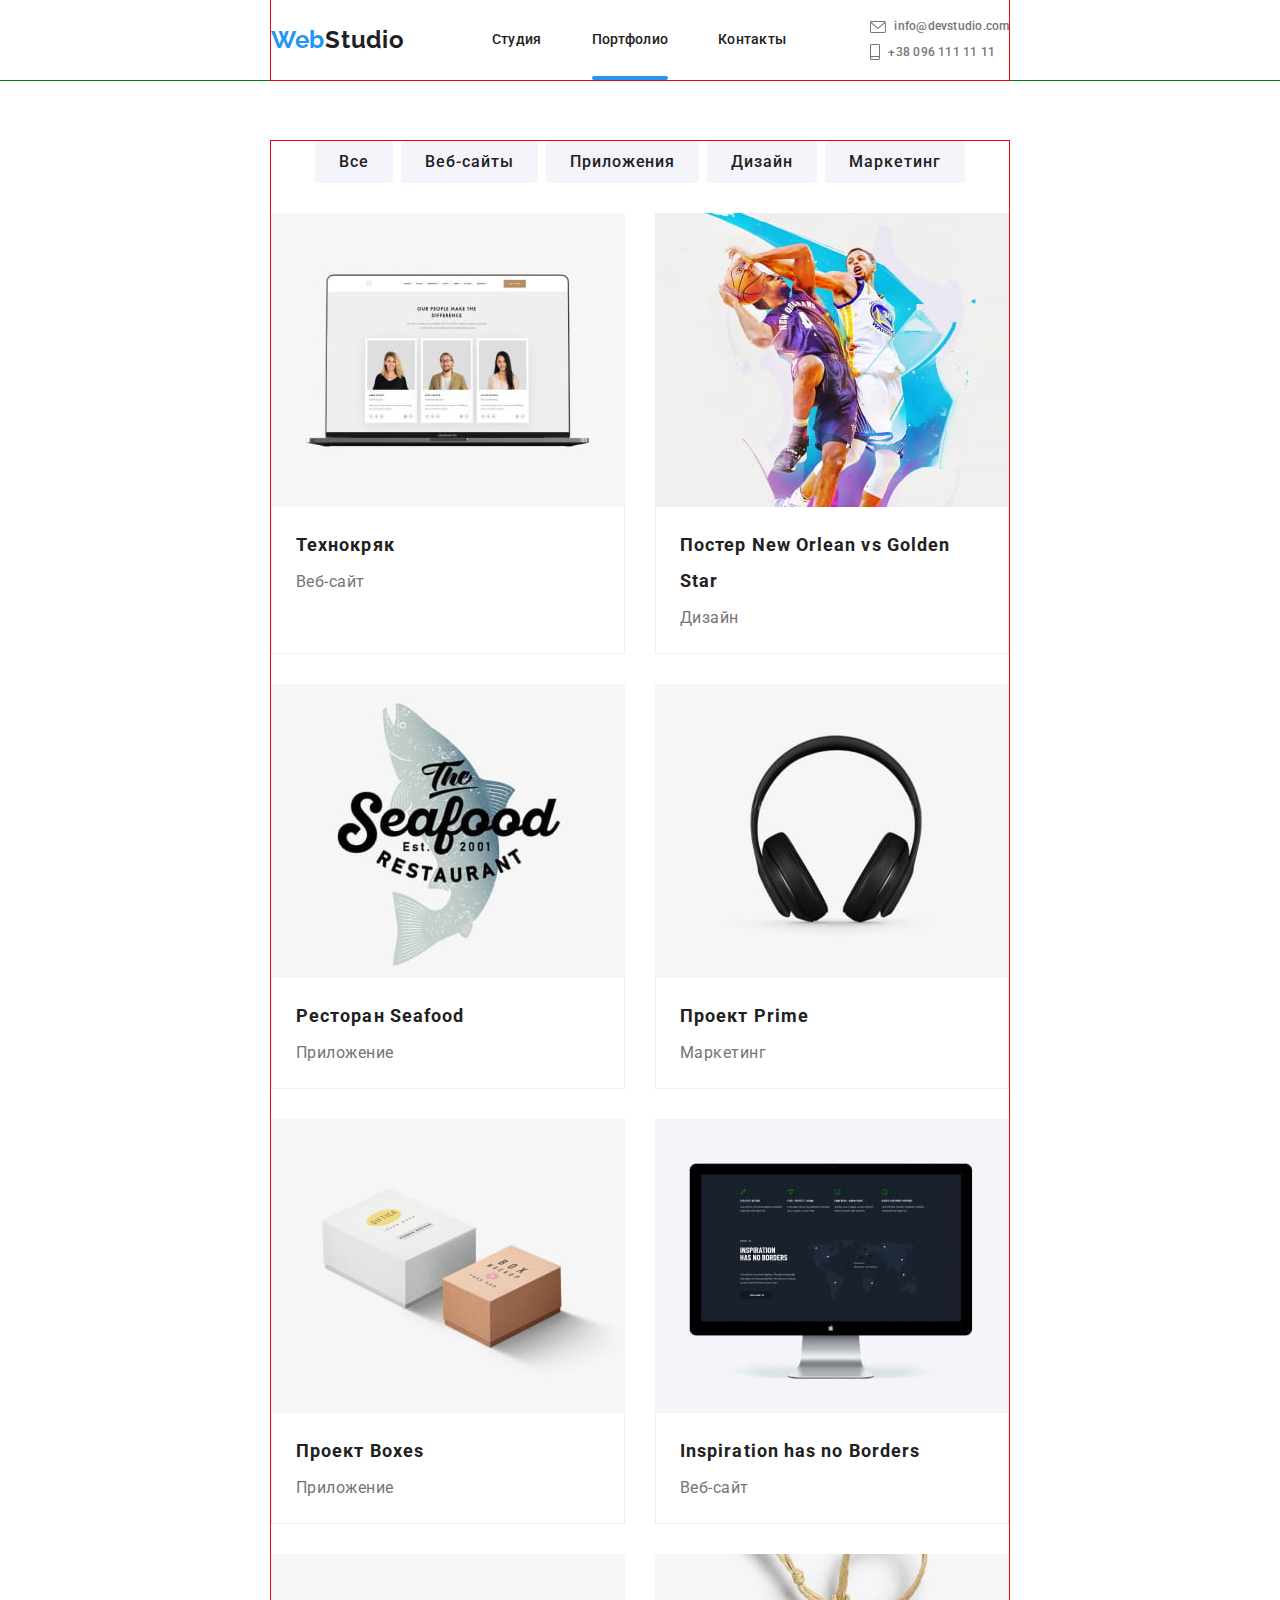
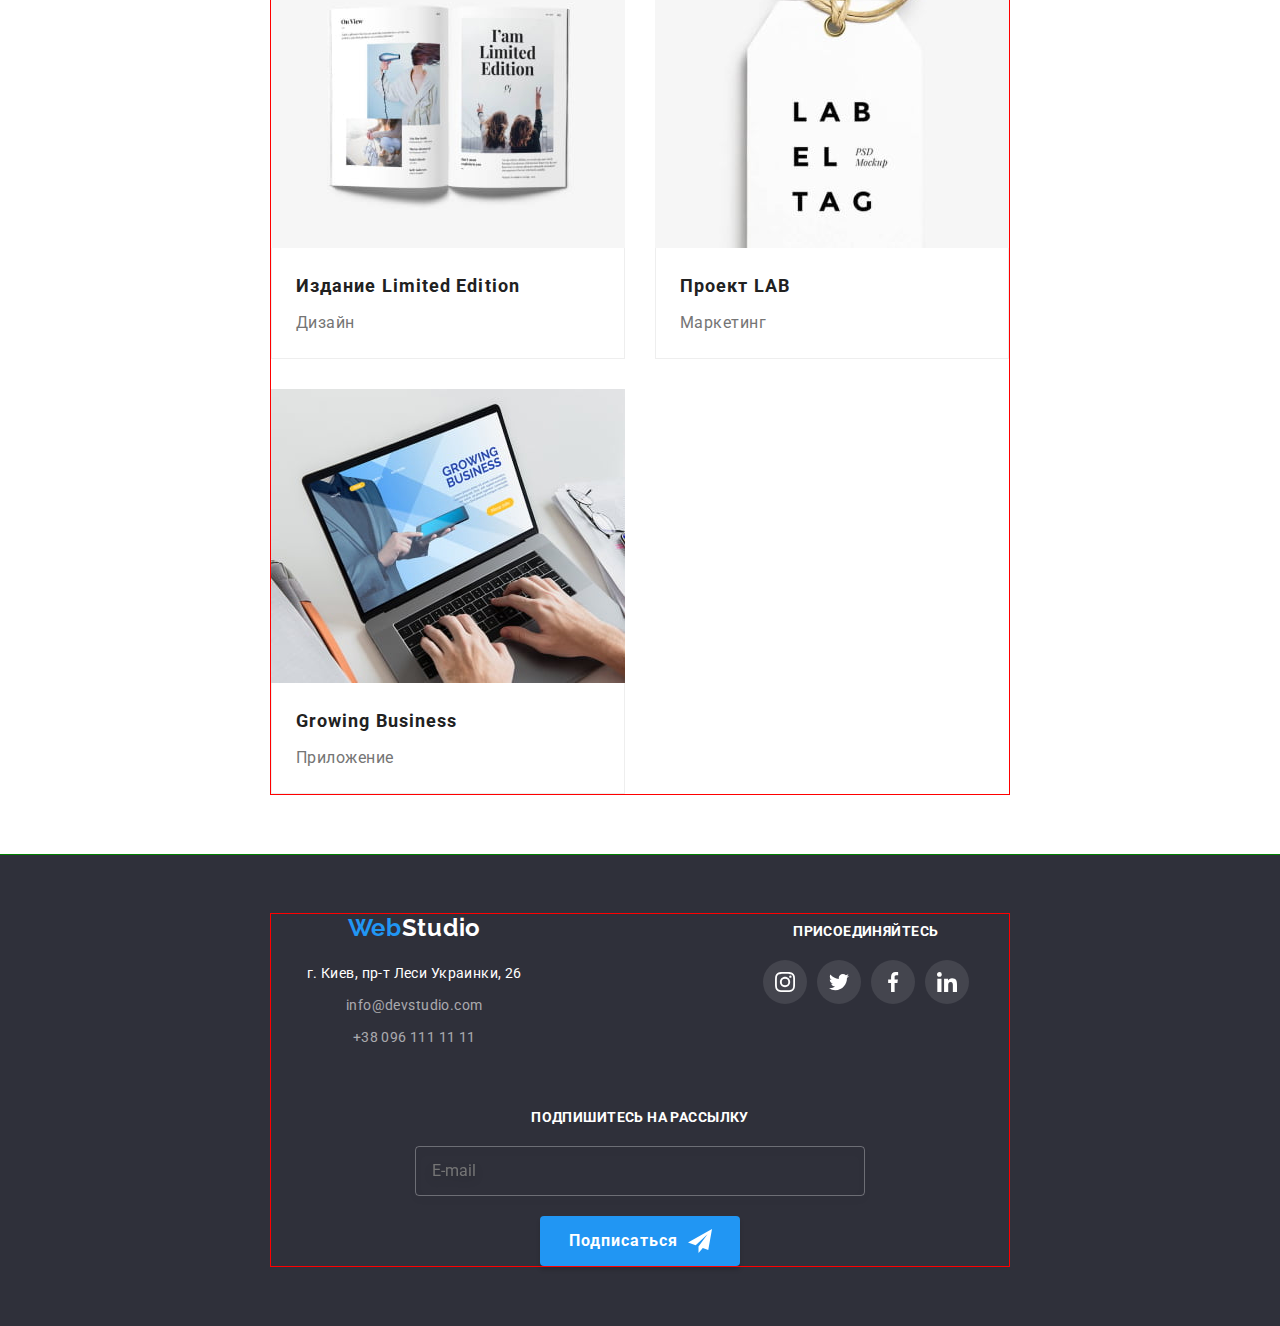
==== commit 684ea5c0: "Страница Портфолио адаптирована под планшет" ====
--- a/portfolio.html
+++ b/portfolio.html
@@ -29,8 +29,8 @@
                 </button>
                 <nav class="nav-menu">
                     <ul class="nav-menu__list">
-                        <li class="nav-menu__item"><a href="index.html" class="nav-menu__link nav-menu__link--current-page">Студия</a></li>
-                        <li class="nav-menu__item"><a href="portfolio.html" class="nav-menu__link">Портфолио</a></li>
+                        <li class="nav-menu__item"><a href="index.html" class="nav-menu__link">Студия</a></li>
+                        <li class="nav-menu__item"><a href="portfolio.html" class="nav-menu__link nav-menu__link--current-page">Портфолио</a></li>
                         <li class="nav-menu__item"><a href="#" class="nav-menu__link">Контакты</a></li>
                     </ul>
                 </nav>
--- a/css/main.min.css
+++ b/css/main.min.css
@@ -1,2 +1,2 @@
-body{color:#757575;background-color:#fff;font-family:"Roboto",sans-serif}h1,h2,h3,ul,p{margin-top:0;margin-bottom:0}ul{padding-left:0}img{display:block;max-width:100%;height:auto}.nav-menu__list,.auth-info,.benefits-list,.employment__list,.workers__list,.footer-address__list,.filter-list,.projects-list,.regular-customers__list,.workers-soc-thumb,.footer-soc-thumb,.modal-form__list,.menu-soc-list{list-style-type:none}.hiden-title{position:absolute;width:1px;height:1px;margin:-1px;border:0;padding:0;white-space:nowrap;-webkit-clip-path:inset(100%);clip-path:inset(100%);clip:rect(0 0 0 0);overflow:hidden}.container{max-width:450px;margin-right:auto;margin-left:auto;outline:red solid 1px}@media screen and (min-width: 768px){.container{max-width:738px}}.section{padding-top:60px;padding-bottom:60px;outline:green solid 1px}.button{font-weight:700;font-size:16px;line-height:1.88;text-align:center;letter-spacing:0.06em;border-radius:4px;cursor:pointer}.main-button--features{padding:10px 32px;-webkit-box-shadow:0px 4px 4px rgba(0,0,0,0.15);box-shadow:0px 4px 4px rgba(0,0,0,0.15);border-color:transparent}.button--accent{color:#fff;background-color:#2196F3}.menu-button,.menu-button-close{padding:0;border:none;background-color:transparent;cursor:pointer}.button--filter{color:#212121;background-color:#F5F4FA;-webkit-transition:color 250ms cubic-bezier(0.4, 0, 0.2, 1),background-color 250ms cubic-bezier(0.4, 0, 0.2, 1),-webkit-box-shadow 250ms cubic-bezier(0.4, 0, 0.2, 1);transition:color 250ms cubic-bezier(0.4, 0, 0.2, 1),background-color 250ms cubic-bezier(0.4, 0, 0.2, 1),-webkit-box-shadow 250ms cubic-bezier(0.4, 0, 0.2, 1);transition:color 250ms cubic-bezier(0.4, 0, 0.2, 1),background-color 250ms cubic-bezier(0.4, 0, 0.2, 1),box-shadow 250ms cubic-bezier(0.4, 0, 0.2, 1);transition:color 250ms cubic-bezier(0.4, 0, 0.2, 1),background-color 250ms cubic-bezier(0.4, 0, 0.2, 1),box-shadow 250ms cubic-bezier(0.4, 0, 0.2, 1),-webkit-box-shadow 250ms cubic-bezier(0.4, 0, 0.2, 1)}.button--filter:hover,.button--filter:focus{color:#fff;background-color:#2196F3;-webkit-box-shadow:0px 3px 1px rgba(0,0,0,0.1),0px 1px 2px rgba(0,0,0,0.08),0px 2px 2px rgba(0,0,0,0.12);box-shadow:0px 3px 1px rgba(0,0,0,0.1),0px 1px 2px rgba(0,0,0,0.08),0px 2px 2px rgba(0,0,0,0.12)}.filter-button--features{font-weight:500;line-height:1.6;padding:6px 22px;border-color:transparent}.submit-button--features{padding:10px 55px 10px 56px;margin-top:30px;-webkit-box-shadow:0px 4px 4px rgba(0,0,0,0.15);box-shadow:0px 4px 4px rgba(0,0,0,0.15);border:none}.apply-button--features{display:-webkit-box;display:-ms-flexbox;display:flex;-webkit-box-align:center;-ms-flex-align:center;align-items:center;padding:10px 28px 10px 29px;margin:20px auto auto auto;-webkit-box-shadow:0px 4px 4px rgba(0,0,0,0.15);box-shadow:0px 4px 4px rgba(0,0,0,0.15);border:none}.hidden-section{display:none}.page-header{border-bottom:1px solid #ECECEC}.page-header--flex{display:-webkit-box;display:-ms-flexbox;display:flex;position:relative;-webkit-box-align:center;-ms-flex-align:center;align-items:center;-webkit-box-pack:justify;-ms-flex-pack:justify;justify-content:space-between;padding:16px 0}@media screen and (min-width: 768px){.page-header--flex{-webkit-box-pack:center;-ms-flex-pack:center;justify-content:center;padding:0}}.menu-button .close-menu-icon{display:none}@media screen and (min-width: 768px){.menu-button{display:none}}.nav-menu{margin-bottom:302px}@media screen and (min-width: 768px){.nav-menu{margin-bottom:0;margin-left:88px}}@media screen and (min-width: 768px){.nav-menu__list{display:-webkit-box;display:-ms-flexbox;display:flex;-webkit-box-pack:center;-ms-flex-pack:center;justify-content:center;-webkit-box-align:center;-ms-flex-align:center;align-items:center}}.auth-info{margin-bottom:64px}@media screen and (min-width: 768px){.auth-info{margin-bottom:0;margin-left:84px;display:-webkit-box;display:-ms-flexbox;display:flex;-webkit-box-orient:vertical;-webkit-box-direction:reverse;-ms-flex-direction:column-reverse;flex-direction:column-reverse}}.logo{color:#2196F3;font-family:"Raleway",sans-serif;font-weight:700;font-size:24px;line-height:1.16;letter-spacing:0.03em;text-decoration:none}.logo--accent.logo--dark{color:#212121}.nav-menu__link{font-weight:500;font-size:40px;line-height:1.17;letter-spacing:0.02em;text-decoration:none;color:#212121;-webkit-transition:color 250ms cubic-bezier(0.4, 0, 0.2, 1);transition:color 250ms cubic-bezier(0.4, 0, 0.2, 1)}.nav-menu__link:hover,.nav-menu__link:focus{color:#2196F3}@media screen and (min-width: 768px){.nav-menu__link{position:relative;display:inline-block;padding-top:32px;padding-bottom:32px;font-size:14px;line-height:1.14}.nav-menu__link.nav-menu__link--current-page::after{content:'';position:absolute;bottom:0;left:0;width:100%;height:4px;border-radius:2px;opacity:1;background-color:#2196F3}}.nav-menu__item:not(:last-child){margin-bottom:35px}@media screen and (min-width: 768px){.nav-menu__item:not(:last-child){margin-bottom:0}.nav-menu__item:not(:first-child){margin-left:50px}}.auth-info__link{color:#757575;font-weight:500;font-size:24px;line-height:1.16;letter-spacing:0.02em;text-decoration:none;-webkit-transition:color 250ms cubic-bezier(0.4, 0, 0.2, 1);transition:color 250ms cubic-bezier(0.4, 0, 0.2, 1)}.auth-info__link--menu-size{font-size:34px;line-height:1.17}.auth-info__link:hover,.auth-info__link:focus{color:#2196F3}@media screen and (min-width: 768px){.auth-info__link{font-size:12px;display:-webkit-box;display:-ms-flexbox;display:flex;-webkit-box-align:center;-ms-flex-align:center;align-items:center}}@media screen and (max-width: 767px){.auth-info__icon{display:none}}.auth-info__icon{fill:#757575;margin-right:8px;-webkit-transition:fill 250ms cubic-bezier(0.4, 0, 0.2, 1);transition:fill 250ms cubic-bezier(0.4, 0, 0.2, 1)}.auth-info__item:not(:last-child){margin-bottom:35px}@media screen and (min-width: 768px){.auth-info__item:not(:last-child){margin-bottom:0}.auth-info__item:not(:first-child){margin-bottom:10px}}.hero__title{color:#fff;margin:0 auto 30px;max-width:360px;font-weight:900;font-size:26px;line-height:1.62;text-align:center;letter-spacing:0.06em;text-transform:uppercase}.hero{background-color:#2F303A;background-image:-webkit-gradient(linear, left top, right top, from(rgba(47,48,58,0.4)), to(rgba(47,48,58,0.4))),url(../../images/phone/hero_phone/hero.jpg);background-image:linear-gradient(to right, rgba(47,48,58,0.4), rgba(47,48,58,0.4)),url(../../images/phone/hero_phone/hero.jpg);background-size:cover;background-position:center;background-repeat:no-repeat;text-align:center;padding-top:118px;padding-bottom:118px;margin-left:auto;margin-right:auto;max-width:768px}@media screen and (min-width: 768px){.hero{background-image:-webkit-gradient(linear, left top, right top, from(rgba(47,48,58,0.4)), to(rgba(47,48,58,0.4))),url(../../images/tablet/hero_tablet/hero.jpg);background-image:linear-gradient(to right, rgba(47,48,58,0.4), rgba(47,48,58,0.4)),url(../../images/tablet/hero_tablet/hero.jpg)}}.phone-menu{width:100vw;height:100vh;padding:48px 40px;z-index:99;position:fixed;top:0;left:0;overflow-y:scroll;background-color:#fff}.phone-menu.is-hidden{display:none}@media screen and (min-width: 768px){.phone-menu{-webkit-box-pack:center;-ms-flex-pack:center;justify-content:center;-webkit-box-align:center;-ms-flex-align:center;align-items:center;width:auto;height:auto;padding:0;position:static;overflow:hidden;background-color:transparent}.phone-menu.is-hidden{display:-webkit-box;display:-ms-flexbox;display:flex}}.menu-button-close{position:absolute;top:21px;right:25px}@media screen and (min-width: 768px){.menu-button-close{display:none}}.menu-soc-list{display:-webkit-box;display:-ms-flexbox;display:flex;-webkit-box-pack:center;-ms-flex-pack:center;justify-content:center;-webkit-box-align:center;-ms-flex-align:center;align-items:center}@media screen and (min-width: 768px){.menu-soc-list{display:none}}.menu-soc-list__link{padding:0 10px;font-weight:500;font-size:18px;line-height:1.22;letter-spacing:0.02em;text-decoration:none;color:#2196F3}.menu-soc-list__item:not(:last-child){border-right:1px solid rgba(33,33,33,0.2)}.backdrop{position:fixed;top:0;left:0;z-index:99;width:100%;height:100%;background-color:rgba(0,0,0,0.2);opacity:1;-webkit-transition:opacity 250ms cubic-bezier(0.4, 0, 0.2, 1);transition:opacity 250ms cubic-bezier(0.4, 0, 0.2, 1)}.backdrop.is-hidden{opacity:0;pointer-events:none}.backdrop.is-hidden .modal{-webkit-transform:translate(-50%, -50%) scale(0.8);transform:translate(-50%, -50%) scale(0.8)}.modal{position:absolute;top:50%;left:50%;-webkit-transform:translate(-50%, -50%) scale(1);transform:translate(-50%, -50%) scale(1);max-width:450px;width:100%;max-height:609px;height:100%;padding:40px;overflow-y:scroll;background:#fff;-webkit-box-shadow:0px 1px 3px rgba(0,0,0,0.12),0px 1px 1px rgba(0,0,0,0.14),0px 2px 1px rgba(0,0,0,0.2);box-shadow:0px 1px 3px rgba(0,0,0,0.12),0px 1px 1px rgba(0,0,0,0.14),0px 2px 1px rgba(0,0,0,0.2);border-radius:4px;-webkit-transition:-webkit-transform 250ms cubic-bezier(0.4, 0, 0.2, 1);transition:-webkit-transform 250ms cubic-bezier(0.4, 0, 0.2, 1);transition:transform 250ms cubic-bezier(0.4, 0, 0.2, 1);transition:transform 250ms cubic-bezier(0.4, 0, 0.2, 1), -webkit-transform 250ms cubic-bezier(0.4, 0, 0.2, 1)}.close-modal-button{position:absolute;top:8px;right:8px;padding:0;border:none;font:inherit;color:inherit;background-color:transparent;cursor:pointer}.close-modal-button:hover .close-modal-button__icon,.close-modal-button:focus .close-modal-button__icon{fill:#2196F3}.close-modal-button__icon{-webkit-transition:fill 250ms cubic-bezier(0.4, 0, 0.2, 1);transition:fill 250ms cubic-bezier(0.4, 0, 0.2, 1)}.modal__title{margin-bottom:12px;font-size:20px;line-height:1.15;text-align:center;letter-spacing:0.03em;color:#212121}.modal-form__item{display:-webkit-box;display:-ms-flexbox;display:flex;-webkit-box-orient:vertical;-webkit-box-direction:normal;-ms-flex-direction:column;flex-direction:column;-webkit-box-align:start;-ms-flex-align:start;align-items:flex-start}.modal-form__item:not(:last-child){margin-bottom:10px}.modal-form__input-thumb{position:relative;width:100%}.modal-form__list{margin-bottom:20px}.modal-form__label{margin-bottom:4px;font-size:12px;line-height:1.16;letter-spacing:0.01em;color:#757575}.modal-form__input{width:100%;height:40px;padding-left:42px;border:1px solid rgba(33,33,33,0.2);border-radius:4px;-webkit-transition:outline 250ms cubic-bezier(0.4, 0, 0.2, 1);transition:outline 250ms cubic-bezier(0.4, 0, 0.2, 1)}.modal-form__input:focus{outline:1px solid #2196F3}.modal-form__input:focus-within+.modal-form__icon{fill:#2196F3}.modal-form__input--text-area{height:120px;resize:none;padding:12px 16px;font-size:12px;line-height:1.16;letter-spacing:0.01em}.modal-form__input--text-area::-webkit-input-placeholder{color:rgba(117,117,117,0.5)}.modal-form__input--text-area:-ms-input-placeholder{color:rgba(117,117,117,0.5)}.modal-form__input--text-area::-ms-input-placeholder{color:rgba(117,117,117,0.5)}.modal-form__input--text-area::placeholder{color:rgba(117,117,117,0.5)}.modal-form__icon{position:absolute;top:50%;left:12px;-webkit-transform:translateY(-50%);transform:translateY(-50%);-webkit-transition:fill 250ms cubic-bezier(0.4, 0, 0.2, 1);transition:fill 250ms cubic-bezier(0.4, 0, 0.2, 1)}.privacy-policy-thumb{display:-webkit-box;display:-ms-flexbox;display:flex;-webkit-box-align:center;-ms-flex-align:center;align-items:center}.modal-form__checkbox-thumb{display:-webkit-box;display:-ms-flexbox;display:flex;-webkit-box-orient:horizontal;-webkit-box-direction:normal;-ms-flex-direction:row;flex-direction:row;-webkit-box-align:center;-ms-flex-align:center;align-items:center;-webkit-box-pack:center;-ms-flex-pack:center;justify-content:center}.modal-form__checkbox{position:absolute;-webkit-appearance:none;-moz-appearance:none;appearance:none}.modal-form__checkbox:not(:checked)+.modal-form__checkbox-icon{fill:transparent;border:2px solid #212121;border-radius:2px}.modal-form__checkbox:checked+.modal-form__checkbox-icon{fill:#2196F3}.modal-form__checkbox-icon{margin-right:8px}.modal-form__checkbox-label{display:-webkit-box;display:-ms-flexbox;display:flex;-webkit-box-align:center;-ms-flex-align:center;align-items:center;font-size:12px;line-height:1.16;letter-spacing:0.03em;color:#757575}.modal-form__privacy-policy-link{color:#2196F3}.benefits-list__title{color:#212121;margin-bottom:10px;font-weight:700;font-size:14px;line-height:1.14;letter-spacing:0.03em;text-align:center;text-transform:uppercase}.benefits-list__text{color:#757575;font-size:14px;line-height:1.71;letter-spacing:0.03em}.benefits-list__item{max-width:450px}.benefits-list__item:not(:last-child){margin-bottom:30px}.benefits-list__thumb{display:-webkit-box;display:-ms-flexbox;display:flex;-webkit-box-align:center;-ms-flex-align:center;align-items:center;-webkit-box-pack:center;-ms-flex-pack:center;justify-content:center;width:100%;background-color:#F5F4FA;border-radius:4px;padding-top:25px;padding-bottom:25px;margin-bottom:30px}.workers{background-color:#F5F4FA}.workers__title{color:#212121;margin-bottom:30px;font-weight:700;font-size:28px;line-height:1.17;text-align:center;letter-spacing:0.03em}.workers__name{color:#212121;margin-bottom:10px;text-align:center;font-weight:500;font-size:16px;line-height:1.18;letter-spacing:0.03em}.workers__position{color:#757575;text-align:center;font-size:16px;line-height:1.18;letter-spacing:0.03em}.workers__item:not(:last-child){margin-bottom:30px}.workers__card{-webkit-box-shadow:0px 1px 3px rgba(0,0,0,0.12),0px 1px 1px rgba(0,0,0,0.14),0px 2px 1px rgba(0,0,0,0.2);box-shadow:0px 1px 3px rgba(0,0,0,0.12),0px 1px 1px rgba(0,0,0,0.14),0px 2px 1px rgba(0,0,0,0.2);border-radius:0px 0px 4px 4px}.workers__card-bottom{background-color:#fff;padding:30px 0;border-radius:0px 0px 4px 4px}.workers-soc-thumb{display:-webkit-box;display:-ms-flexbox;display:flex;-webkit-box-pack:center;-ms-flex-pack:center;justify-content:center;margin-top:16px}.workers-soc-thumb__item:not(:first-child){margin-left:10px}.workers-soc-thumb__link{display:-webkit-box;display:-ms-flexbox;display:flex;-webkit-box-align:center;-ms-flex-align:center;align-items:center;-webkit-box-pack:center;-ms-flex-pack:center;justify-content:center;width:44px;height:44px;border-radius:50%;-webkit-transition:background-color 250ms cubic-bezier(0.4, 0, 0.2, 1);transition:background-color 250ms cubic-bezier(0.4, 0, 0.2, 1)}.workers-soc-thumb__link:hover,.workers-soc-thumb__link:focus{background-color:#2196F3}.workers-soc-thumb__link:hover .workers-soc-thumb__icon,.workers-soc-thumb__link:focus .workers-soc-thumb__icon{fill:#fff}.workers-soc-thumb__icon{fill:#AFB1B8;-webkit-transition:fill 250ms cubic-bezier(0.4, 0, 0.2, 1);transition:fill 250ms cubic-bezier(0.4, 0, 0.2, 1)}.regular-customers__list{display:-webkit-box;display:-ms-flexbox;display:flex;-webkit-box-align:center;-ms-flex-align:center;align-items:center;-webkit-box-pack:center;-ms-flex-pack:center;justify-content:center;-ms-flex-wrap:wrap;flex-wrap:wrap}.regular-customers__title{color:#212121;margin-bottom:30px;font-weight:700;font-size:28px;line-height:1.17;text-align:center;letter-spacing:0.03em}.regular-customers__item{-ms-flex-preferred-size:calc((100% - 30px) / 2);flex-basis:calc((100% - 30px) / 2);height:92px}.regular-customers__item:nth-child(2n){margin-left:30px}.regular-customers__item:not(:nth-last-child(-n+2)){margin-bottom:30px}.regular-customers__link{display:-webkit-box;display:-ms-flexbox;display:flex;-webkit-box-align:center;-ms-flex-align:center;align-items:center;-webkit-box-pack:center;-ms-flex-pack:center;justify-content:center;width:100%;height:100%;border:1px solid #AFB1B8;border-radius:4px;-webkit-transition:border-color 250ms cubic-bezier(0.4, 0, 0.2, 1);transition:border-color 250ms cubic-bezier(0.4, 0, 0.2, 1)}.regular-customers__link:hover,.regular-customers__link:focus{border-color:#2196F3}.regular-customers__link:hover .regular-customers__icon,.regular-customers__link:focus .regular-customers__icon{fill:#2196F3}.regular-customers__icon{fill:#AFB1B8;-webkit-transition:fill 250ms cubic-bezier(0.4, 0, 0.2, 1);transition:fill 250ms cubic-bezier(0.4, 0, 0.2, 1)}.page-footer{background-color:#2F303A;padding:60px 0}.footer-logo{display:block;text-align:center}.footer-address{margin-top:20px}.logo--accent.logo--light{color:#fff}.footer-address__item:not(:first-child){margin-top:8px}.footer-address__link{display:block;font-style:normal;font-size:14px;line-height:1.71;letter-spacing:0.03em;text-align:center;text-decoration:none;-webkit-transition:color 250ms cubic-bezier(0.4, 0, 0.2, 1);transition:color 250ms cubic-bezier(0.4, 0, 0.2, 1)}.footer-address__link:hover,.footer-address__link:focus{color:#2196F3}.footer-address__link--geo{color:#fff}.footer-address__link--mail,.footer-address__link--tel{color:rgba(255,255,255,0.6)}.footer-soc-thumb{display:-webkit-box;display:-ms-flexbox;display:flex;-webkit-box-pack:center;-ms-flex-pack:center;justify-content:center;margin-top:20px}.page-footer__title{font-size:14px;line-height:1.14;letter-spacing:0.03em;text-transform:uppercase;text-align:center;color:#fff}.page-footer__item:not(:last-child){margin-bottom:60px}.footer-icon{fill:#fff}.footer-soc-thumb__item:not(:first-child){margin-left:10px}.footer-soc-thumb__link{display:-webkit-box;display:-ms-flexbox;display:flex;-webkit-box-align:center;-ms-flex-align:center;align-items:center;-webkit-box-pack:center;-ms-flex-pack:center;justify-content:center;width:44px;height:44px;border-radius:50%;-webkit-transition:background-color 250ms cubic-bezier(0.4, 0, 0.2, 1);transition:background-color 250ms cubic-bezier(0.4, 0, 0.2, 1)}.footer-soc-thumb__link:hover,.footer-soc-thumb__link:focus{background-color:#2196F3}.footer-soc-thumb__link--bg-color{background-color:rgba(255,255,255,0.1)}.footer-form{margin-top:20px}.footer-form__input{display:block;height:50px;max-width:358px;width:100%;padding-left:16px;margin-left:auto;margin-right:auto;font-size:16px;line-height:1.25;color:rgba(255,255,255,0.6);background-color:transparent;border:1px solid rgba(255,255,255,0.3);-webkit-filter:drop-shadow(0px 4px 4px rgba(0,0,0,0.15));filter:drop-shadow(0px 4px 4px rgba(0,0,0,0.15));border-radius:4px}.footer-form__icon{margin-left:10px}.filter-list{display:-webkit-box;display:-ms-flexbox;display:flex;-ms-flex-wrap:wrap;flex-wrap:wrap;margin-bottom:40px}.filter-list__item{margin-left:8px}.filter-list__item:nth-child(-n+3){margin-bottom:15px}.filter-list__item:nth-child(3n+1){margin-left:0}.project-card-meta__title{color:#212121;margin-bottom:4px;font-weight:700;font-size:18px;line-height:2;letter-spacing:0.06em}.project-card-meta__group{color:#757575;font-size:16px;line-height:1.88;letter-spacing:0.03em}.projects-list__item:not(:last-child){margin-bottom:30px}.projects-list__link{display:block;text-decoration:none;-webkit-transition:-webkit-box-shadow 250ms cubic-bezier(0.4, 0, 0.2, 1);transition:-webkit-box-shadow 250ms cubic-bezier(0.4, 0, 0.2, 1);transition:box-shadow 250ms cubic-bezier(0.4, 0, 0.2, 1);transition:box-shadow 250ms cubic-bezier(0.4, 0, 0.2, 1), -webkit-box-shadow 250ms cubic-bezier(0.4, 0, 0.2, 1)}.projects-list__link:hover,.projects-list__link:focus{-webkit-box-shadow:0px 1px 1px rgba(0,0,0,0.12),0px 4px 4px rgba(0,0,0,0.06),1px 4px 6px rgba(0,0,0,0.16);box-shadow:0px 1px 1px rgba(0,0,0,0.12),0px 4px 4px rgba(0,0,0,0.06),1px 4px 6px rgba(0,0,0,0.16)}.projects-list__link:hover .card-overlay,.projects-list__link:focus .card-overlay{-webkit-transform:translateY(0);transform:translateY(0)}.project-card-meta{padding:20px 24px;border-right:1px solid #EEEEEE;border-bottom:1px solid #EEEEEE;border-left:1px solid #EEEEEE}.projects-card-top{position:relative;overflow:hidden}.card-overlay{position:absolute;top:0;left:0;width:100%;height:100%;padding:63px 24px;background:rgba(33,150,243,0.9);-webkit-transform:translateY(100%);transform:translateY(100%);-webkit-transition:-webkit-transform 250ms cubic-bezier(0.4, 0, 0.2, 1);transition:-webkit-transform 250ms cubic-bezier(0.4, 0, 0.2, 1);transition:transform 250ms cubic-bezier(0.4, 0, 0.2, 1);transition:transform 250ms cubic-bezier(0.4, 0, 0.2, 1), -webkit-transform 250ms cubic-bezier(0.4, 0, 0.2, 1)}.card-overlay__text{font-size:18px;line-height:1.56;letter-spacing:0.03em;color:#fff}
+body{color:#757575;background-color:#fff;font-family:"Roboto",sans-serif}h1,h2,h3,ul,p{margin-top:0;margin-bottom:0}ul{padding-left:0}img{display:block;max-width:100%;height:auto}.nav-menu__list,.auth-info,.benefits-list,.employment__list,.workers__list,.footer-address__list,.filter-list,.projects-list,.regular-customers__list,.workers-soc-thumb,.footer-soc-thumb,.modal-form__list,.menu-soc-list{list-style-type:none}.hiden-title{position:absolute;width:1px;height:1px;margin:-1px;border:0;padding:0;white-space:nowrap;-webkit-clip-path:inset(100%);clip-path:inset(100%);clip:rect(0 0 0 0);overflow:hidden}.container{max-width:450px;margin-right:auto;margin-left:auto;outline:red solid 1px}@media screen and (min-width: 768px){.container{max-width:738px}}.section{padding-top:60px;padding-bottom:60px;outline:green solid 1px}.button{font-weight:700;font-size:16px;line-height:1.88;text-align:center;letter-spacing:0.06em;border-radius:4px;cursor:pointer}.main-button--features{padding:10px 32px;-webkit-box-shadow:0px 4px 4px rgba(0,0,0,0.15);box-shadow:0px 4px 4px rgba(0,0,0,0.15);border-color:transparent}.button--accent{color:#fff;background-color:#2196F3}.menu-button,.menu-button-close{padding:0;border:none;background-color:transparent;cursor:pointer}.button--filter{color:#212121;background-color:#F5F4FA;-webkit-transition:color 250ms cubic-bezier(0.4, 0, 0.2, 1),background-color 250ms cubic-bezier(0.4, 0, 0.2, 1),-webkit-box-shadow 250ms cubic-bezier(0.4, 0, 0.2, 1);transition:color 250ms cubic-bezier(0.4, 0, 0.2, 1),background-color 250ms cubic-bezier(0.4, 0, 0.2, 1),-webkit-box-shadow 250ms cubic-bezier(0.4, 0, 0.2, 1);transition:color 250ms cubic-bezier(0.4, 0, 0.2, 1),background-color 250ms cubic-bezier(0.4, 0, 0.2, 1),box-shadow 250ms cubic-bezier(0.4, 0, 0.2, 1);transition:color 250ms cubic-bezier(0.4, 0, 0.2, 1),background-color 250ms cubic-bezier(0.4, 0, 0.2, 1),box-shadow 250ms cubic-bezier(0.4, 0, 0.2, 1),-webkit-box-shadow 250ms cubic-bezier(0.4, 0, 0.2, 1)}.button--filter:hover,.button--filter:focus{color:#fff;background-color:#2196F3;-webkit-box-shadow:0px 3px 1px rgba(0,0,0,0.1),0px 1px 2px rgba(0,0,0,0.08),0px 2px 2px rgba(0,0,0,0.12);box-shadow:0px 3px 1px rgba(0,0,0,0.1),0px 1px 2px rgba(0,0,0,0.08),0px 2px 2px rgba(0,0,0,0.12)}.filter-button--features{font-weight:500;line-height:1.6;padding:6px 22px;border-color:transparent}.submit-button--features{padding:10px 55px 10px 56px;margin-top:30px;-webkit-box-shadow:0px 4px 4px rgba(0,0,0,0.15);box-shadow:0px 4px 4px rgba(0,0,0,0.15);border:none}.apply-button--features{display:-webkit-box;display:-ms-flexbox;display:flex;-webkit-box-align:center;-ms-flex-align:center;align-items:center;padding:10px 28px 10px 29px;margin:20px auto auto auto;-webkit-box-shadow:0px 4px 4px rgba(0,0,0,0.15);box-shadow:0px 4px 4px rgba(0,0,0,0.15);border:none}.hidden-section{display:none}.page-header{border-bottom:1px solid #ECECEC}.page-header--flex{display:-webkit-box;display:-ms-flexbox;display:flex;position:relative;-webkit-box-align:center;-ms-flex-align:center;align-items:center;-webkit-box-pack:justify;-ms-flex-pack:justify;justify-content:space-between;padding:16px 0}@media screen and (min-width: 768px){.page-header--flex{-webkit-box-pack:center;-ms-flex-pack:center;justify-content:center;padding:0}}.menu-button .close-menu-icon{display:none}@media screen and (min-width: 768px){.menu-button{display:none}}.nav-menu{margin-bottom:302px}@media screen and (min-width: 768px){.nav-menu{margin-bottom:0;margin-left:88px}}@media screen and (min-width: 768px){.nav-menu__list{display:-webkit-box;display:-ms-flexbox;display:flex;-webkit-box-pack:center;-ms-flex-pack:center;justify-content:center;-webkit-box-align:center;-ms-flex-align:center;align-items:center}}.auth-info{margin-bottom:64px}@media screen and (min-width: 768px){.auth-info{margin-bottom:0;margin-left:84px;display:-webkit-box;display:-ms-flexbox;display:flex;-webkit-box-orient:vertical;-webkit-box-direction:reverse;-ms-flex-direction:column-reverse;flex-direction:column-reverse}}.logo{color:#2196F3;font-family:"Raleway",sans-serif;font-weight:700;font-size:24px;line-height:1.16;letter-spacing:0.03em;text-decoration:none}.logo--accent.logo--dark{color:#212121}.nav-menu__link{font-weight:500;font-size:40px;line-height:1.17;letter-spacing:0.02em;text-decoration:none;color:#212121;-webkit-transition:color 250ms cubic-bezier(0.4, 0, 0.2, 1);transition:color 250ms cubic-bezier(0.4, 0, 0.2, 1)}.nav-menu__link:hover,.nav-menu__link:focus{color:#2196F3}@media screen and (min-width: 768px){.nav-menu__link{position:relative;display:inline-block;padding-top:32px;padding-bottom:32px;font-size:14px;line-height:1.14}.nav-menu__link.nav-menu__link--current-page::after{content:'';position:absolute;bottom:0;left:0;width:100%;height:4px;border-radius:2px;opacity:1;background-color:#2196F3}}.nav-menu__item:not(:last-child){margin-bottom:35px}@media screen and (min-width: 768px){.nav-menu__item:not(:last-child){margin-bottom:0}.nav-menu__item:not(:first-child){margin-left:50px}}.auth-info__link{color:#757575;font-weight:500;font-size:24px;line-height:1.16;letter-spacing:0.02em;text-decoration:none;-webkit-transition:color 250ms cubic-bezier(0.4, 0, 0.2, 1);transition:color 250ms cubic-bezier(0.4, 0, 0.2, 1)}.auth-info__link--menu-size{font-size:34px;line-height:1.17}.auth-info__link:hover,.auth-info__link:focus{color:#2196F3}@media screen and (min-width: 768px){.auth-info__link{font-size:12px;display:-webkit-box;display:-ms-flexbox;display:flex;-webkit-box-align:center;-ms-flex-align:center;align-items:center}}@media screen and (max-width: 767px){.auth-info__icon{display:none}}.auth-info__icon{fill:#757575;margin-right:8px;-webkit-transition:fill 250ms cubic-bezier(0.4, 0, 0.2, 1);transition:fill 250ms cubic-bezier(0.4, 0, 0.2, 1)}.auth-info__item:not(:last-child){margin-bottom:35px}@media screen and (min-width: 768px){.auth-info__item:not(:last-child){margin-bottom:0}.auth-info__item:not(:first-child){margin-bottom:10px}}.hero__title{color:#fff;margin:0 auto 30px;max-width:360px;font-weight:900;font-size:26px;line-height:1.62;text-align:center;letter-spacing:0.06em;text-transform:uppercase}.hero{background-color:#2F303A;background-image:-webkit-gradient(linear, left top, right top, from(rgba(47,48,58,0.4)), to(rgba(47,48,58,0.4))),url(../../images/phone/hero_phone/hero.jpg);background-image:linear-gradient(to right, rgba(47,48,58,0.4), rgba(47,48,58,0.4)),url(../../images/phone/hero_phone/hero.jpg);background-size:cover;background-position:center;background-repeat:no-repeat;text-align:center;padding-top:118px;padding-bottom:118px;margin-left:auto;margin-right:auto;max-width:768px}@media screen and (min-width: 768px){.hero{background-image:-webkit-gradient(linear, left top, right top, from(rgba(47,48,58,0.4)), to(rgba(47,48,58,0.4))),url(../../images/tablet/hero_tablet/hero.jpg);background-image:linear-gradient(to right, rgba(47,48,58,0.4), rgba(47,48,58,0.4)),url(../../images/tablet/hero_tablet/hero.jpg);max-width:1200px}}.phone-menu{width:100vw;height:100vh;padding:48px 40px;z-index:99;position:fixed;top:0;left:0;overflow-y:scroll;background-color:#fff}.phone-menu.is-hidden{display:none}@media screen and (min-width: 768px){.phone-menu{-webkit-box-pack:center;-ms-flex-pack:center;justify-content:center;-webkit-box-align:center;-ms-flex-align:center;align-items:center;width:auto;height:auto;padding:0;position:static;overflow:hidden;background-color:transparent}.phone-menu.is-hidden{display:-webkit-box;display:-ms-flexbox;display:flex}}.menu-button-close{position:absolute;top:21px;right:25px}@media screen and (min-width: 768px){.menu-button-close{display:none}}.menu-soc-list{display:-webkit-box;display:-ms-flexbox;display:flex;-webkit-box-pack:center;-ms-flex-pack:center;justify-content:center;-webkit-box-align:center;-ms-flex-align:center;align-items:center}@media screen and (min-width: 768px){.menu-soc-list{display:none}}.menu-soc-list__link{padding:0 10px;font-weight:500;font-size:18px;line-height:1.22;letter-spacing:0.02em;text-decoration:none;color:#2196F3}.menu-soc-list__item:not(:last-child){border-right:1px solid rgba(33,33,33,0.2)}.backdrop{position:fixed;top:0;left:0;z-index:99;width:100%;height:100%;background-color:rgba(0,0,0,0.2);opacity:1;-webkit-transition:opacity 250ms cubic-bezier(0.4, 0, 0.2, 1);transition:opacity 250ms cubic-bezier(0.4, 0, 0.2, 1)}.backdrop.is-hidden{opacity:0;pointer-events:none}.backdrop.is-hidden .modal{-webkit-transform:translate(-50%, -50%) scale(0.8);transform:translate(-50%, -50%) scale(0.8)}.modal{position:absolute;top:50%;left:50%;-webkit-transform:translate(-50%, -50%) scale(1);transform:translate(-50%, -50%) scale(1);max-width:450px;width:100%;max-height:609px;height:100%;padding:40px;overflow-y:scroll;background:#fff;-webkit-box-shadow:0px 1px 3px rgba(0,0,0,0.12),0px 1px 1px rgba(0,0,0,0.14),0px 2px 1px rgba(0,0,0,0.2);box-shadow:0px 1px 3px rgba(0,0,0,0.12),0px 1px 1px rgba(0,0,0,0.14),0px 2px 1px rgba(0,0,0,0.2);border-radius:4px;-webkit-transition:-webkit-transform 250ms cubic-bezier(0.4, 0, 0.2, 1);transition:-webkit-transform 250ms cubic-bezier(0.4, 0, 0.2, 1);transition:transform 250ms cubic-bezier(0.4, 0, 0.2, 1);transition:transform 250ms cubic-bezier(0.4, 0, 0.2, 1), -webkit-transform 250ms cubic-bezier(0.4, 0, 0.2, 1)}.close-modal-button{position:absolute;top:8px;right:8px;padding:0;border:none;font:inherit;color:inherit;background-color:transparent;cursor:pointer}.close-modal-button:hover .close-modal-button__icon,.close-modal-button:focus .close-modal-button__icon{fill:#2196F3}.close-modal-button__icon{-webkit-transition:fill 250ms cubic-bezier(0.4, 0, 0.2, 1);transition:fill 250ms cubic-bezier(0.4, 0, 0.2, 1)}.modal__title{margin-bottom:12px;font-size:20px;line-height:1.5;text-align:center;letter-spacing:0.03em;color:#212121}.modal-form__item{display:-webkit-box;display:-ms-flexbox;display:flex;-webkit-box-orient:vertical;-webkit-box-direction:normal;-ms-flex-direction:column;flex-direction:column;-webkit-box-align:start;-ms-flex-align:start;align-items:flex-start}.modal-form__item:not(:last-child){margin-bottom:10px}.modal-form__input-thumb{position:relative;width:100%}.modal-form__list{margin-bottom:20px}.modal-form__label{margin-bottom:4px;font-size:12px;line-height:1.16;letter-spacing:0.01em;color:#757575}.modal-form__input{width:100%;height:40px;padding-left:42px;border:1px solid rgba(33,33,33,0.2);border-radius:4px;-webkit-transition:outline 250ms cubic-bezier(0.4, 0, 0.2, 1);transition:outline 250ms cubic-bezier(0.4, 0, 0.2, 1)}.modal-form__input:focus{outline:1px solid #2196F3}.modal-form__input:focus-within+.modal-form__icon{fill:#2196F3}.modal-form__input--text-area{height:120px;resize:none;padding:12px 16px;font-size:12px;line-height:1.16;letter-spacing:0.01em}.modal-form__input--text-area::-webkit-input-placeholder{color:rgba(117,117,117,0.5)}.modal-form__input--text-area:-ms-input-placeholder{color:rgba(117,117,117,0.5)}.modal-form__input--text-area::-ms-input-placeholder{color:rgba(117,117,117,0.5)}.modal-form__input--text-area::placeholder{color:rgba(117,117,117,0.5)}.modal-form__icon{position:absolute;top:50%;left:12px;-webkit-transform:translateY(-50%);transform:translateY(-50%);-webkit-transition:fill 250ms cubic-bezier(0.4, 0, 0.2, 1);transition:fill 250ms cubic-bezier(0.4, 0, 0.2, 1)}.privacy-policy-thumb{display:-webkit-box;display:-ms-flexbox;display:flex;-webkit-box-align:center;-ms-flex-align:center;align-items:center}.modal-form__checkbox-thumb{display:-webkit-box;display:-ms-flexbox;display:flex;-webkit-box-orient:horizontal;-webkit-box-direction:normal;-ms-flex-direction:row;flex-direction:row;-webkit-box-align:center;-ms-flex-align:center;align-items:center;-webkit-box-pack:center;-ms-flex-pack:center;justify-content:center}.modal-form__checkbox{position:absolute;-webkit-appearance:none;-moz-appearance:none;appearance:none}.modal-form__checkbox:not(:checked)+.modal-form__checkbox-icon{fill:transparent;border:2px solid #212121;border-radius:2px}.modal-form__checkbox:checked+.modal-form__checkbox-icon{fill:#2196F3}.modal-form__checkbox-icon{margin-right:8px}.modal-form__checkbox-label{display:-webkit-box;display:-ms-flexbox;display:flex;-webkit-box-align:center;-ms-flex-align:center;align-items:center;font-size:12px;line-height:1.16;letter-spacing:0.03em;color:#757575}.modal-form__privacy-policy-link{color:#2196F3}.benefits-list__title{color:#212121;margin-bottom:10px;font-weight:700;font-size:14px;line-height:1.14;letter-spacing:0.03em;text-align:start;text-transform:uppercase}.benefits-list__text{color:#757575;font-size:14px;line-height:1.71;letter-spacing:0.03em}@media screen and (min-width: 768px){.benefits-list{display:-webkit-box;display:-ms-flexbox;display:flex;-webkit-box-pack:center;-ms-flex-pack:center;justify-content:center;-ms-flex-wrap:wrap;flex-wrap:wrap}}.benefits-list__item{max-width:450px}.benefits-list__item:not(:last-child){margin-bottom:30px}@media screen and (min-width: 768px){.benefits-list__item{max-width:354px;-ms-flex-preferred-size:calc((100% - 30px) / 2);flex-basis:calc((100% - 30px) / 2);margin-bottom:30px}.benefits-list__item:nth-child(2n){margin-left:30px}.benefits-list__item:nth-last-child(-n+2){margin-bottom:0}}.benefits-list__thumb{display:-webkit-box;display:-ms-flexbox;display:flex;-webkit-box-align:center;-ms-flex-align:center;align-items:center;-webkit-box-pack:center;-ms-flex-pack:center;justify-content:center;width:100%;background-color:#F5F4FA;border-radius:4px;padding-top:25px;padding-bottom:25px;margin-bottom:30px}.workers{background-color:#F5F4FA}.workers__title{color:#212121;margin-bottom:30px;font-weight:700;font-size:28px;line-height:1.17;text-align:center;letter-spacing:0.03em}.workers__name{color:#212121;margin-bottom:10px;text-align:center;font-weight:500;font-size:16px;line-height:1.18;letter-spacing:0.03em}.workers__position{color:#757575;text-align:center;font-size:16px;line-height:1.18;letter-spacing:0.03em}@media screen and (min-width: 768px){.workers__list{display:-webkit-box;display:-ms-flexbox;display:flex;-ms-flex-wrap:wrap;flex-wrap:wrap;-webkit-box-pack:center;-ms-flex-pack:center;justify-content:center}}.workers__item:not(:last-child){margin-bottom:30px}@media screen and (min-width: 768px){.workers__item{-ms-flex-preferred-size:calc((100% - 30px) / 2);flex-basis:calc((100% - 30px) / 2);margin-bottom:30px}.workers__item:nth-child(2n){margin-left:30px}.workers__item:nth-last-child(-n+2){margin-bottom:0}}.workers__card{-webkit-box-shadow:0px 1px 3px rgba(0,0,0,0.12),0px 1px 1px rgba(0,0,0,0.14),0px 2px 1px rgba(0,0,0,0.2);box-shadow:0px 1px 3px rgba(0,0,0,0.12),0px 1px 1px rgba(0,0,0,0.14),0px 2px 1px rgba(0,0,0,0.2);border-radius:0px 0px 4px 4px}.workers__card-bottom{background-color:#fff;padding:30px 0;border-radius:0px 0px 4px 4px}.workers-soc-thumb{display:-webkit-box;display:-ms-flexbox;display:flex;-webkit-box-pack:center;-ms-flex-pack:center;justify-content:center;margin-top:16px}.workers-soc-thumb__item:not(:first-child){margin-left:10px}.workers-soc-thumb__link{display:-webkit-box;display:-ms-flexbox;display:flex;-webkit-box-align:center;-ms-flex-align:center;align-items:center;-webkit-box-pack:center;-ms-flex-pack:center;justify-content:center;width:44px;height:44px;border-radius:50%;-webkit-transition:background-color 250ms cubic-bezier(0.4, 0, 0.2, 1);transition:background-color 250ms cubic-bezier(0.4, 0, 0.2, 1)}.workers-soc-thumb__link:hover,.workers-soc-thumb__link:focus{background-color:#2196F3}.workers-soc-thumb__link:hover .workers-soc-thumb__icon,.workers-soc-thumb__link:focus .workers-soc-thumb__icon{fill:#fff}.workers-soc-thumb__icon{fill:#AFB1B8;-webkit-transition:fill 250ms cubic-bezier(0.4, 0, 0.2, 1);transition:fill 250ms cubic-bezier(0.4, 0, 0.2, 1)}.regular-customers__list{display:-webkit-box;display:-ms-flexbox;display:flex;-webkit-box-align:center;-ms-flex-align:center;align-items:center;-webkit-box-pack:center;-ms-flex-pack:center;justify-content:center;-ms-flex-wrap:wrap;flex-wrap:wrap}.regular-customers__title{color:#212121;margin-bottom:30px;font-weight:700;font-size:28px;line-height:1.17;text-align:center;letter-spacing:0.03em}.regular-customers__item{-ms-flex-preferred-size:calc((100% - 30px) / 2);flex-basis:calc((100% - 30px) / 2);height:92px}.regular-customers__item:nth-child(2n){margin-left:30px}.regular-customers__item:nth-child(-n+2){margin-bottom:30px}@media screen and (min-width: 768px){.regular-customers__item{-ms-flex-preferred-size:calc((100% - 30px * 2) / 3);flex-basis:calc((100% - 30px * 2) / 3);margin-bottom:30px;margin-left:30px}.regular-customers__item:nth-last-child(-n+3){margin-bottom:0}.regular-customers__item:nth-child(3n+1){margin-left:0}}.regular-customers__link{display:-webkit-box;display:-ms-flexbox;display:flex;-webkit-box-align:center;-ms-flex-align:center;align-items:center;-webkit-box-pack:center;-ms-flex-pack:center;justify-content:center;width:100%;height:100%;border:1px solid #AFB1B8;border-radius:4px;-webkit-transition:border-color 250ms cubic-bezier(0.4, 0, 0.2, 1);transition:border-color 250ms cubic-bezier(0.4, 0, 0.2, 1)}.regular-customers__link:hover,.regular-customers__link:focus{border-color:#2196F3}.regular-customers__link:hover .regular-customers__icon,.regular-customers__link:focus .regular-customers__icon{fill:#2196F3}.regular-customers__icon{fill:#AFB1B8;-webkit-transition:fill 250ms cubic-bezier(0.4, 0, 0.2, 1);transition:fill 250ms cubic-bezier(0.4, 0, 0.2, 1)}.page-footer{background-color:#2F303A;padding:60px 0}.footer-logo{display:block;text-align:center}.footer-address{margin-top:20px}.logo--accent.logo--light{color:#fff}.footer-address__item:not(:first-child){margin-top:8px}.footer-address__link{display:block;font-style:normal;font-size:14px;line-height:1.71;letter-spacing:0.03em;text-align:center;text-decoration:none;-webkit-transition:color 250ms cubic-bezier(0.4, 0, 0.2, 1);transition:color 250ms cubic-bezier(0.4, 0, 0.2, 1)}.footer-address__link:hover,.footer-address__link:focus{color:#2196F3}.footer-address__link--geo{color:#fff}.footer-address__link--mail,.footer-address__link--tel{color:rgba(255,255,255,0.6)}.footer-soc-thumb{display:-webkit-box;display:-ms-flexbox;display:flex;-webkit-box-pack:center;-ms-flex-pack:center;justify-content:center;margin-top:20px}.page-footer__title{font-size:14px;line-height:1.14;letter-spacing:0.03em;text-transform:uppercase;text-align:center;color:#fff}.page-footer__item:not(:last-child){margin-bottom:60px}@media screen and (min-width: 768px){.page-footer__item{-ms-flex-preferred-size:calc((100% - 165px) / 2);flex-basis:calc((100% - 165px) / 2)}.page-footer__item:not(:last-child){margin-bottom:0}.page-footer__item:last-child{margin-top:60px;-webkit-box-flex:1;-ms-flex-positive:1;flex-grow:1}.page-footer__item:nth-child(2){margin-left:165px}}@media screen and (min-width: 768px){.page-footer--flex{display:-webkit-box;display:-ms-flexbox;display:flex;-ms-flex-wrap:wrap;flex-wrap:wrap;-webkit-box-pack:center;-ms-flex-pack:center;justify-content:center;-webkit-box-align:baseline;-ms-flex-align:baseline;align-items:baseline}}.footer-icon{fill:#fff}.footer-soc-thumb__item:not(:first-child){margin-left:10px}.footer-soc-thumb__link{display:-webkit-box;display:-ms-flexbox;display:flex;-webkit-box-align:center;-ms-flex-align:center;align-items:center;-webkit-box-pack:center;-ms-flex-pack:center;justify-content:center;width:44px;height:44px;border-radius:50%;-webkit-transition:background-color 250ms cubic-bezier(0.4, 0, 0.2, 1);transition:background-color 250ms cubic-bezier(0.4, 0, 0.2, 1)}.footer-soc-thumb__link:hover,.footer-soc-thumb__link:focus{background-color:#2196F3}.footer-soc-thumb__link--bg-color{background-color:rgba(255,255,255,0.1)}.footer-form{margin-top:20px}.footer-form__input{display:block;height:50px;max-width:358px;width:100%;padding-left:16px;margin-left:auto;margin-right:auto;font-size:16px;line-height:1.25;color:rgba(255,255,255,0.6);background-color:transparent;border:1px solid rgba(255,255,255,0.3);-webkit-filter:drop-shadow(0px 4px 4px rgba(0,0,0,0.15));filter:drop-shadow(0px 4px 4px rgba(0,0,0,0.15));border-radius:4px}@media screen and (min-width: 768px){.footer-form__input{max-width:450px}}.footer-form__icon{margin-left:10px}.filter-list{display:-webkit-box;display:-ms-flexbox;display:flex;-ms-flex-wrap:wrap;flex-wrap:wrap;margin-bottom:40px}@media screen and (min-width: 768px){.filter-list{-ms-flex-wrap:nowrap;flex-wrap:nowrap;-webkit-box-pack:center;-ms-flex-pack:center;justify-content:center;margin-bottom:30px}}.filter-list__item{margin-right:8px}.filter-list__item:nth-child(-n+3){margin-bottom:15px}@media screen and (min-width: 768px){.filter-list__item{margin-right:0px}.filter-list__item:not(:first-child){margin-left:8px}.filter-list__item:nth-child(n){margin-bottom:0}}.project-card-meta__title{color:#212121;margin-bottom:4px;font-weight:700;font-size:18px;line-height:2;letter-spacing:0.06em}.project-card-meta__group{color:#757575;font-size:16px;line-height:1.88;letter-spacing:0.03em}@media screen and (min-width: 768px){.projects-list{display:-webkit-box;display:-ms-flexbox;display:flex;-ms-flex-wrap:wrap;flex-wrap:wrap}}.projects-list__item:not(:last-child){margin-bottom:30px}@media screen and (min-width: 768px){.projects-list__item{-ms-flex-preferred-size:calc((100% - 30px)/ 2);flex-basis:calc((100% - 30px)/ 2)}.projects-list__item:not(:nth-last-child(-n+2)){margin-bottom:30px}.projects-list__item:nth-child(2n){margin-left:30px}}.projects-list__link{display:block;height:100%;text-decoration:none;display:-webkit-box;display:-ms-flexbox;display:flex;-webkit-box-orient:vertical;-webkit-box-direction:normal;-ms-flex-direction:column;flex-direction:column;-webkit-transition:-webkit-box-shadow 250ms cubic-bezier(0.4, 0, 0.2, 1);transition:-webkit-box-shadow 250ms cubic-bezier(0.4, 0, 0.2, 1);transition:box-shadow 250ms cubic-bezier(0.4, 0, 0.2, 1);transition:box-shadow 250ms cubic-bezier(0.4, 0, 0.2, 1), -webkit-box-shadow 250ms cubic-bezier(0.4, 0, 0.2, 1)}.projects-list__link:hover,.projects-list__link:focus{-webkit-box-shadow:0px 1px 1px rgba(0,0,0,0.12),0px 4px 4px rgba(0,0,0,0.06),1px 4px 6px rgba(0,0,0,0.16);box-shadow:0px 1px 1px rgba(0,0,0,0.12),0px 4px 4px rgba(0,0,0,0.06),1px 4px 6px rgba(0,0,0,0.16)}.projects-list__link:hover .card-overlay,.projects-list__link:focus .card-overlay{-webkit-transform:translateY(0);transform:translateY(0)}.project-card-meta{padding:20px 24px;border-right:1px solid #EEEEEE;border-bottom:1px solid #EEEEEE;border-left:1px solid #EEEEEE}@media screen and (min-width: 768px){.project-card-meta{-webkit-box-flex:1;-ms-flex-positive:1;flex-grow:1}}.projects-card-top{position:relative;overflow:hidden}.card-overlay{position:absolute;top:0;left:0;width:100%;height:100%;padding:63px 24px;background:rgba(33,150,243,0.9);-webkit-transform:translateY(100%);transform:translateY(100%);-webkit-transition:-webkit-transform 250ms cubic-bezier(0.4, 0, 0.2, 1);transition:-webkit-transform 250ms cubic-bezier(0.4, 0, 0.2, 1);transition:transform 250ms cubic-bezier(0.4, 0, 0.2, 1);transition:transform 250ms cubic-bezier(0.4, 0, 0.2, 1), -webkit-transform 250ms cubic-bezier(0.4, 0, 0.2, 1)}.card-overlay__text{font-size:18px;line-height:1.56;letter-spacing:0.03em;color:#fff}
 /*# sourceMappingURL=main.min.css.map */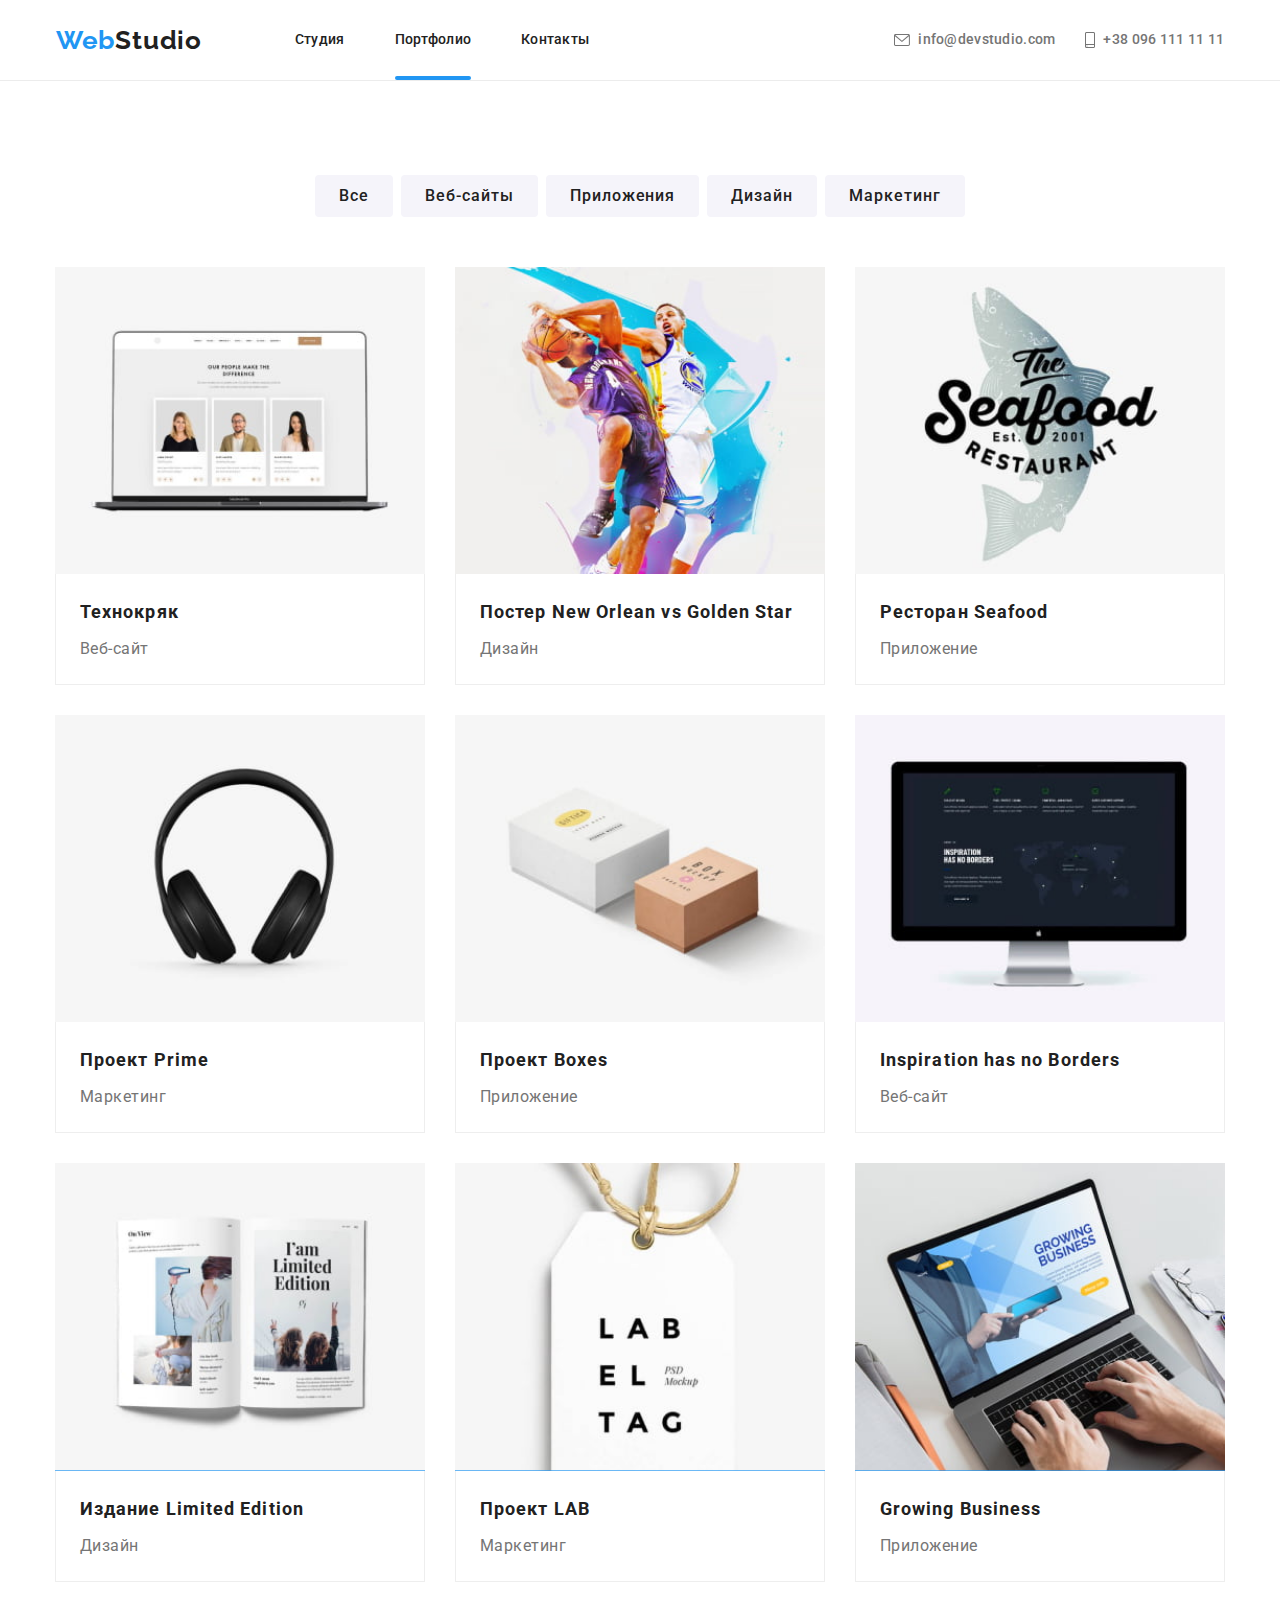
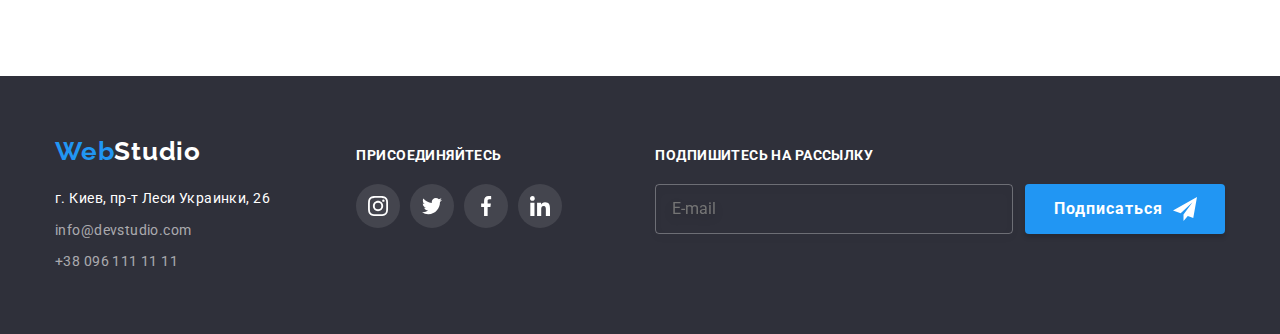
==== commit ea4ca386: "Конечные правки" ====
--- a/portfolio.html
+++ b/portfolio.html
@@ -14,8 +14,8 @@
 <body>
     <header class="page-header">
         <!-- page-header__container -->
-        <div class="container page-header--flex">
-            <a href="index.html" class="logo">Web<span class="logo--accent logo--dark">Studio</span></a>
+        <div class="container page-header__container">
+            <a href="index.html" class="logo">Web<span class="logo--dark">Studio</span></a>
             <button type="button" class="menu-button" data-menu-open>
                 <svg width="24" height="16">
                     <use class="menu-icon" href="./images/icons.svg#menu-icon"></use>
@@ -37,14 +37,14 @@
                 <ul class="auth-info">
                     <li class="auth-info__item">
                         <a href="tel:+380961111111" class="auth-info__link auth-info__link--menu-size">
-                            <svg class="auth-info__icon" width="10" height="16">
+                            <svg class="auth-info__icon auth-info__icon--size-tel">
                                 <use href="./images/icons.svg#smartphone"></use>
                             </svg>
                             +38 096 111 11 11</a>
                     </li>
                     <li class="auth-info__item">
                         <a href="mailto:info@devstudio.com" class="auth-info__link">
-                            <svg class="auth-info__icon" width="16" height="12">
+                            <svg class="auth-info__icon auth-info__icon--size-mail">
                                 <use href="./images/icons.svg#envelope"></use>
                             </svg>
                             info@devstudio.com</a>
@@ -64,11 +64,11 @@
             <div class="container">
                 <h1 class="hiden-title">Список проектов</h1>
                 <ul class="filter-list">
-                    <li class="filter-list__item"><button type="button" class="button--filter button filter-button--features">Все</button></li>
-                    <li class="filter-list__item"><button type="button" class="button--filter button filter-button--features">Веб-сайты</button></li>
-                    <li class="filter-list__item"><button type="button" class="button--filter button filter-button--features">Приложения</button></li>
-                    <li class="filter-list__item"><button type="button" class="button--filter button filter-button--features">Дизайн</button></li>
-                    <li class="filter-list__item"><button type="button" class="button--filter button filter-button--features">Маркетинг</button></li>
+                    <li class="filter-list__item"><button type="button" class="button filter-button--features">Все</button></li>
+                    <li class="filter-list__item"><button type="button" class="button filter-button--features">Веб-сайты</button></li>
+                    <li class="filter-list__item"><button type="button" class="button filter-button--features">Приложения</button></li>
+                    <li class="filter-list__item"><button type="button" class="button filter-button--features">Дизайн</button></li>
+                    <li class="filter-list__item"><button type="button" class="button filter-button--features">Маркетинг</button></li>
                 </ul>
                 <ul class="projects-list">
                     <li class="projects-list__item">
@@ -322,7 +322,7 @@
                 <h3 class="page-footer__title">Подпишитесь на рассылку</h3>
                 <form class="footer-form" autocomplete="off">
                     <input class="footer-form__input" type="email" name="user-email" placeholder="E-mail">
-                    <button class="apply-button--features button--accent button" type="submit">Подписаться
+                    <button class="apply-button--features button" type="submit">Подписаться
                         <svg class="footer-form__icon" width="24" height="24">
                             <use href="./images/icons.svg#icon-send"></use>
                         </svg>
--- a/css/main.min.css
+++ b/css/main.min.css
@@ -1,2 +1,2 @@
-body{color:#757575;background-color:#fff;font-family:"Roboto",sans-serif}h1,h2,h3,ul,p{margin-top:0;margin-bottom:0}ul{padding-left:0}img{display:block;max-width:100%;height:auto}.nav-menu__list,.auth-info,.benefits-list,.employment__list,.workers__list,.footer-address__list,.filter-list,.projects-list,.regular-customers__list,.workers-soc-thumb,.footer-soc-thumb,.modal-form__list,.menu-soc-list{list-style-type:none}.hiden-title{position:absolute;width:1px;height:1px;margin:-1px;border:0;padding:0;white-space:nowrap;-webkit-clip-path:inset(100%);clip-path:inset(100%);clip:rect(0 0 0 0);overflow:hidden}.container{max-width:450px;margin-right:auto;margin-left:auto;outline:red solid 1px}@media screen and (min-width: 768px){.container{max-width:738px}}.section{padding-top:60px;padding-bottom:60px;outline:green solid 1px}.button{font-weight:700;font-size:16px;line-height:1.88;text-align:center;letter-spacing:0.06em;border-radius:4px;cursor:pointer}.main-button--features{padding:10px 32px;-webkit-box-shadow:0px 4px 4px rgba(0,0,0,0.15);box-shadow:0px 4px 4px rgba(0,0,0,0.15);border-color:transparent}.button--accent{color:#fff;background-color:#2196F3}.menu-button,.menu-button-close{padding:0;border:none;background-color:transparent;cursor:pointer}.button--filter{color:#212121;background-color:#F5F4FA;-webkit-transition:color 250ms cubic-bezier(0.4, 0, 0.2, 1),background-color 250ms cubic-bezier(0.4, 0, 0.2, 1),-webkit-box-shadow 250ms cubic-bezier(0.4, 0, 0.2, 1);transition:color 250ms cubic-bezier(0.4, 0, 0.2, 1),background-color 250ms cubic-bezier(0.4, 0, 0.2, 1),-webkit-box-shadow 250ms cubic-bezier(0.4, 0, 0.2, 1);transition:color 250ms cubic-bezier(0.4, 0, 0.2, 1),background-color 250ms cubic-bezier(0.4, 0, 0.2, 1),box-shadow 250ms cubic-bezier(0.4, 0, 0.2, 1);transition:color 250ms cubic-bezier(0.4, 0, 0.2, 1),background-color 250ms cubic-bezier(0.4, 0, 0.2, 1),box-shadow 250ms cubic-bezier(0.4, 0, 0.2, 1),-webkit-box-shadow 250ms cubic-bezier(0.4, 0, 0.2, 1)}.button--filter:hover,.button--filter:focus{color:#fff;background-color:#2196F3;-webkit-box-shadow:0px 3px 1px rgba(0,0,0,0.1),0px 1px 2px rgba(0,0,0,0.08),0px 2px 2px rgba(0,0,0,0.12);box-shadow:0px 3px 1px rgba(0,0,0,0.1),0px 1px 2px rgba(0,0,0,0.08),0px 2px 2px rgba(0,0,0,0.12)}.filter-button--features{font-weight:500;line-height:1.6;padding:6px 22px;border-color:transparent}.submit-button--features{padding:10px 55px 10px 56px;margin-top:30px;-webkit-box-shadow:0px 4px 4px rgba(0,0,0,0.15);box-shadow:0px 4px 4px rgba(0,0,0,0.15);border:none}.apply-button--features{display:-webkit-box;display:-ms-flexbox;display:flex;-webkit-box-align:center;-ms-flex-align:center;align-items:center;padding:10px 28px 10px 29px;margin:20px auto auto auto;-webkit-box-shadow:0px 4px 4px rgba(0,0,0,0.15);box-shadow:0px 4px 4px rgba(0,0,0,0.15);border:none}.hidden-section{display:none}.page-header{border-bottom:1px solid #ECECEC}.page-header--flex{display:-webkit-box;display:-ms-flexbox;display:flex;position:relative;-webkit-box-align:center;-ms-flex-align:center;align-items:center;-webkit-box-pack:justify;-ms-flex-pack:justify;justify-content:space-between;padding:16px 0}@media screen and (min-width: 768px){.page-header--flex{-webkit-box-pack:center;-ms-flex-pack:center;justify-content:center;padding:0}}.menu-button .close-menu-icon{display:none}@media screen and (min-width: 768px){.menu-button{display:none}}.nav-menu{margin-bottom:302px}@media screen and (min-width: 768px){.nav-menu{margin-bottom:0;margin-left:88px}}@media screen and (min-width: 768px){.nav-menu__list{display:-webkit-box;display:-ms-flexbox;display:flex;-webkit-box-pack:center;-ms-flex-pack:center;justify-content:center;-webkit-box-align:center;-ms-flex-align:center;align-items:center}}.auth-info{margin-bottom:64px}@media screen and (min-width: 768px){.auth-info{margin-bottom:0;margin-left:84px;display:-webkit-box;display:-ms-flexbox;display:flex;-webkit-box-orient:vertical;-webkit-box-direction:reverse;-ms-flex-direction:column-reverse;flex-direction:column-reverse}}.logo{color:#2196F3;font-family:"Raleway",sans-serif;font-weight:700;font-size:24px;line-height:1.16;letter-spacing:0.03em;text-decoration:none}.logo--accent.logo--dark{color:#212121}.nav-menu__link{font-weight:500;font-size:40px;line-height:1.17;letter-spacing:0.02em;text-decoration:none;color:#212121;-webkit-transition:color 250ms cubic-bezier(0.4, 0, 0.2, 1);transition:color 250ms cubic-bezier(0.4, 0, 0.2, 1)}.nav-menu__link:hover,.nav-menu__link:focus{color:#2196F3}@media screen and (min-width: 768px){.nav-menu__link{position:relative;display:inline-block;padding-top:32px;padding-bottom:32px;font-size:14px;line-height:1.14}.nav-menu__link.nav-menu__link--current-page::after{content:'';position:absolute;bottom:0;left:0;width:100%;height:4px;border-radius:2px;opacity:1;background-color:#2196F3}}.nav-menu__item:not(:last-child){margin-bottom:35px}@media screen and (min-width: 768px){.nav-menu__item:not(:last-child){margin-bottom:0}.nav-menu__item:not(:first-child){margin-left:50px}}.auth-info__link{color:#757575;font-weight:500;font-size:24px;line-height:1.16;letter-spacing:0.02em;text-decoration:none;-webkit-transition:color 250ms cubic-bezier(0.4, 0, 0.2, 1);transition:color 250ms cubic-bezier(0.4, 0, 0.2, 1)}.auth-info__link--menu-size{font-size:34px;line-height:1.17}.auth-info__link:hover,.auth-info__link:focus{color:#2196F3}@media screen and (min-width: 768px){.auth-info__link{font-size:12px;display:-webkit-box;display:-ms-flexbox;display:flex;-webkit-box-align:center;-ms-flex-align:center;align-items:center}}@media screen and (max-width: 767px){.auth-info__icon{display:none}}.auth-info__icon{fill:#757575;margin-right:8px;-webkit-transition:fill 250ms cubic-bezier(0.4, 0, 0.2, 1);transition:fill 250ms cubic-bezier(0.4, 0, 0.2, 1)}.auth-info__item:not(:last-child){margin-bottom:35px}@media screen and (min-width: 768px){.auth-info__item:not(:last-child){margin-bottom:0}.auth-info__item:not(:first-child){margin-bottom:10px}}.hero__title{color:#fff;margin:0 auto 30px;max-width:360px;font-weight:900;font-size:26px;line-height:1.62;text-align:center;letter-spacing:0.06em;text-transform:uppercase}.hero{background-color:#2F303A;background-image:-webkit-gradient(linear, left top, right top, from(rgba(47,48,58,0.4)), to(rgba(47,48,58,0.4))),url(../../images/phone/hero_phone/hero.jpg);background-image:linear-gradient(to right, rgba(47,48,58,0.4), rgba(47,48,58,0.4)),url(../../images/phone/hero_phone/hero.jpg);background-size:cover;background-position:center;background-repeat:no-repeat;text-align:center;padding-top:118px;padding-bottom:118px;margin-left:auto;margin-right:auto;max-width:768px}@media screen and (min-width: 768px){.hero{background-image:-webkit-gradient(linear, left top, right top, from(rgba(47,48,58,0.4)), to(rgba(47,48,58,0.4))),url(../../images/tablet/hero_tablet/hero.jpg);background-image:linear-gradient(to right, rgba(47,48,58,0.4), rgba(47,48,58,0.4)),url(../../images/tablet/hero_tablet/hero.jpg);max-width:1200px}}.phone-menu{width:100vw;height:100vh;padding:48px 40px;z-index:99;position:fixed;top:0;left:0;overflow-y:scroll;background-color:#fff}.phone-menu.is-hidden{display:none}@media screen and (min-width: 768px){.phone-menu{-webkit-box-pack:center;-ms-flex-pack:center;justify-content:center;-webkit-box-align:center;-ms-flex-align:center;align-items:center;width:auto;height:auto;padding:0;position:static;overflow:hidden;background-color:transparent}.phone-menu.is-hidden{display:-webkit-box;display:-ms-flexbox;display:flex}}.menu-button-close{position:absolute;top:21px;right:25px}@media screen and (min-width: 768px){.menu-button-close{display:none}}.menu-soc-list{display:-webkit-box;display:-ms-flexbox;display:flex;-webkit-box-pack:center;-ms-flex-pack:center;justify-content:center;-webkit-box-align:center;-ms-flex-align:center;align-items:center}@media screen and (min-width: 768px){.menu-soc-list{display:none}}.menu-soc-list__link{padding:0 10px;font-weight:500;font-size:18px;line-height:1.22;letter-spacing:0.02em;text-decoration:none;color:#2196F3}.menu-soc-list__item:not(:last-child){border-right:1px solid rgba(33,33,33,0.2)}.backdrop{position:fixed;top:0;left:0;z-index:99;width:100%;height:100%;background-color:rgba(0,0,0,0.2);opacity:1;-webkit-transition:opacity 250ms cubic-bezier(0.4, 0, 0.2, 1);transition:opacity 250ms cubic-bezier(0.4, 0, 0.2, 1)}.backdrop.is-hidden{opacity:0;pointer-events:none}.backdrop.is-hidden .modal{-webkit-transform:translate(-50%, -50%) scale(0.8);transform:translate(-50%, -50%) scale(0.8)}.modal{position:absolute;top:50%;left:50%;-webkit-transform:translate(-50%, -50%) scale(1);transform:translate(-50%, -50%) scale(1);max-width:450px;width:100%;max-height:609px;height:100%;padding:40px;overflow-y:scroll;background:#fff;-webkit-box-shadow:0px 1px 3px rgba(0,0,0,0.12),0px 1px 1px rgba(0,0,0,0.14),0px 2px 1px rgba(0,0,0,0.2);box-shadow:0px 1px 3px rgba(0,0,0,0.12),0px 1px 1px rgba(0,0,0,0.14),0px 2px 1px rgba(0,0,0,0.2);border-radius:4px;-webkit-transition:-webkit-transform 250ms cubic-bezier(0.4, 0, 0.2, 1);transition:-webkit-transform 250ms cubic-bezier(0.4, 0, 0.2, 1);transition:transform 250ms cubic-bezier(0.4, 0, 0.2, 1);transition:transform 250ms cubic-bezier(0.4, 0, 0.2, 1), -webkit-transform 250ms cubic-bezier(0.4, 0, 0.2, 1)}.close-modal-button{position:absolute;top:8px;right:8px;padding:0;border:none;font:inherit;color:inherit;background-color:transparent;cursor:pointer}.close-modal-button:hover .close-modal-button__icon,.close-modal-button:focus .close-modal-button__icon{fill:#2196F3}.close-modal-button__icon{-webkit-transition:fill 250ms cubic-bezier(0.4, 0, 0.2, 1);transition:fill 250ms cubic-bezier(0.4, 0, 0.2, 1)}.modal__title{margin-bottom:12px;font-size:20px;line-height:1.5;text-align:center;letter-spacing:0.03em;color:#212121}.modal-form__item{display:-webkit-box;display:-ms-flexbox;display:flex;-webkit-box-orient:vertical;-webkit-box-direction:normal;-ms-flex-direction:column;flex-direction:column;-webkit-box-align:start;-ms-flex-align:start;align-items:flex-start}.modal-form__item:not(:last-child){margin-bottom:10px}.modal-form__input-thumb{position:relative;width:100%}.modal-form__list{margin-bottom:20px}.modal-form__label{margin-bottom:4px;font-size:12px;line-height:1.16;letter-spacing:0.01em;color:#757575}.modal-form__input{width:100%;height:40px;padding-left:42px;border:1px solid rgba(33,33,33,0.2);border-radius:4px;-webkit-transition:outline 250ms cubic-bezier(0.4, 0, 0.2, 1);transition:outline 250ms cubic-bezier(0.4, 0, 0.2, 1)}.modal-form__input:focus{outline:1px solid #2196F3}.modal-form__input:focus-within+.modal-form__icon{fill:#2196F3}.modal-form__input--text-area{height:120px;resize:none;padding:12px 16px;font-size:12px;line-height:1.16;letter-spacing:0.01em}.modal-form__input--text-area::-webkit-input-placeholder{color:rgba(117,117,117,0.5)}.modal-form__input--text-area:-ms-input-placeholder{color:rgba(117,117,117,0.5)}.modal-form__input--text-area::-ms-input-placeholder{color:rgba(117,117,117,0.5)}.modal-form__input--text-area::placeholder{color:rgba(117,117,117,0.5)}.modal-form__icon{position:absolute;top:50%;left:12px;-webkit-transform:translateY(-50%);transform:translateY(-50%);-webkit-transition:fill 250ms cubic-bezier(0.4, 0, 0.2, 1);transition:fill 250ms cubic-bezier(0.4, 0, 0.2, 1)}.privacy-policy-thumb{display:-webkit-box;display:-ms-flexbox;display:flex;-webkit-box-align:center;-ms-flex-align:center;align-items:center}.modal-form__checkbox-thumb{display:-webkit-box;display:-ms-flexbox;display:flex;-webkit-box-orient:horizontal;-webkit-box-direction:normal;-ms-flex-direction:row;flex-direction:row;-webkit-box-align:center;-ms-flex-align:center;align-items:center;-webkit-box-pack:center;-ms-flex-pack:center;justify-content:center}.modal-form__checkbox{position:absolute;-webkit-appearance:none;-moz-appearance:none;appearance:none}.modal-form__checkbox:not(:checked)+.modal-form__checkbox-icon{fill:transparent;border:2px solid #212121;border-radius:2px}.modal-form__checkbox:checked+.modal-form__checkbox-icon{fill:#2196F3}.modal-form__checkbox-icon{margin-right:8px}.modal-form__checkbox-label{display:-webkit-box;display:-ms-flexbox;display:flex;-webkit-box-align:center;-ms-flex-align:center;align-items:center;font-size:12px;line-height:1.16;letter-spacing:0.03em;color:#757575}.modal-form__privacy-policy-link{color:#2196F3}.benefits-list__title{color:#212121;margin-bottom:10px;font-weight:700;font-size:14px;line-height:1.14;letter-spacing:0.03em;text-align:start;text-transform:uppercase}.benefits-list__text{color:#757575;font-size:14px;line-height:1.71;letter-spacing:0.03em}@media screen and (min-width: 768px){.benefits-list{display:-webkit-box;display:-ms-flexbox;display:flex;-webkit-box-pack:center;-ms-flex-pack:center;justify-content:center;-ms-flex-wrap:wrap;flex-wrap:wrap}}.benefits-list__item{max-width:450px}.benefits-list__item:not(:last-child){margin-bottom:30px}@media screen and (min-width: 768px){.benefits-list__item{max-width:354px;-ms-flex-preferred-size:calc((100% - 30px) / 2);flex-basis:calc((100% - 30px) / 2);margin-bottom:30px}.benefits-list__item:nth-child(2n){margin-left:30px}.benefits-list__item:nth-last-child(-n+2){margin-bottom:0}}.benefits-list__thumb{display:-webkit-box;display:-ms-flexbox;display:flex;-webkit-box-align:center;-ms-flex-align:center;align-items:center;-webkit-box-pack:center;-ms-flex-pack:center;justify-content:center;width:100%;background-color:#F5F4FA;border-radius:4px;padding-top:25px;padding-bottom:25px;margin-bottom:30px}.workers{background-color:#F5F4FA}.workers__title{color:#212121;margin-bottom:30px;font-weight:700;font-size:28px;line-height:1.17;text-align:center;letter-spacing:0.03em}.workers__name{color:#212121;margin-bottom:10px;text-align:center;font-weight:500;font-size:16px;line-height:1.18;letter-spacing:0.03em}.workers__position{color:#757575;text-align:center;font-size:16px;line-height:1.18;letter-spacing:0.03em}@media screen and (min-width: 768px){.workers__list{display:-webkit-box;display:-ms-flexbox;display:flex;-ms-flex-wrap:wrap;flex-wrap:wrap;-webkit-box-pack:center;-ms-flex-pack:center;justify-content:center}}.workers__item:not(:last-child){margin-bottom:30px}@media screen and (min-width: 768px){.workers__item{-ms-flex-preferred-size:calc((100% - 30px) / 2);flex-basis:calc((100% - 30px) / 2);margin-bottom:30px}.workers__item:nth-child(2n){margin-left:30px}.workers__item:nth-last-child(-n+2){margin-bottom:0}}.workers__card{-webkit-box-shadow:0px 1px 3px rgba(0,0,0,0.12),0px 1px 1px rgba(0,0,0,0.14),0px 2px 1px rgba(0,0,0,0.2);box-shadow:0px 1px 3px rgba(0,0,0,0.12),0px 1px 1px rgba(0,0,0,0.14),0px 2px 1px rgba(0,0,0,0.2);border-radius:0px 0px 4px 4px}.workers__card-bottom{background-color:#fff;padding:30px 0;border-radius:0px 0px 4px 4px}.workers-soc-thumb{display:-webkit-box;display:-ms-flexbox;display:flex;-webkit-box-pack:center;-ms-flex-pack:center;justify-content:center;margin-top:16px}.workers-soc-thumb__item:not(:first-child){margin-left:10px}.workers-soc-thumb__link{display:-webkit-box;display:-ms-flexbox;display:flex;-webkit-box-align:center;-ms-flex-align:center;align-items:center;-webkit-box-pack:center;-ms-flex-pack:center;justify-content:center;width:44px;height:44px;border-radius:50%;-webkit-transition:background-color 250ms cubic-bezier(0.4, 0, 0.2, 1);transition:background-color 250ms cubic-bezier(0.4, 0, 0.2, 1)}.workers-soc-thumb__link:hover,.workers-soc-thumb__link:focus{background-color:#2196F3}.workers-soc-thumb__link:hover .workers-soc-thumb__icon,.workers-soc-thumb__link:focus .workers-soc-thumb__icon{fill:#fff}.workers-soc-thumb__icon{fill:#AFB1B8;-webkit-transition:fill 250ms cubic-bezier(0.4, 0, 0.2, 1);transition:fill 250ms cubic-bezier(0.4, 0, 0.2, 1)}.regular-customers__list{display:-webkit-box;display:-ms-flexbox;display:flex;-webkit-box-align:center;-ms-flex-align:center;align-items:center;-webkit-box-pack:center;-ms-flex-pack:center;justify-content:center;-ms-flex-wrap:wrap;flex-wrap:wrap}.regular-customers__title{color:#212121;margin-bottom:30px;font-weight:700;font-size:28px;line-height:1.17;text-align:center;letter-spacing:0.03em}.regular-customers__item{-ms-flex-preferred-size:calc((100% - 30px) / 2);flex-basis:calc((100% - 30px) / 2);height:92px}.regular-customers__item:nth-child(2n){margin-left:30px}.regular-customers__item:nth-child(-n+2){margin-bottom:30px}@media screen and (min-width: 768px){.regular-customers__item{-ms-flex-preferred-size:calc((100% - 30px * 2) / 3);flex-basis:calc((100% - 30px * 2) / 3);margin-bottom:30px;margin-left:30px}.regular-customers__item:nth-last-child(-n+3){margin-bottom:0}.regular-customers__item:nth-child(3n+1){margin-left:0}}.regular-customers__link{display:-webkit-box;display:-ms-flexbox;display:flex;-webkit-box-align:center;-ms-flex-align:center;align-items:center;-webkit-box-pack:center;-ms-flex-pack:center;justify-content:center;width:100%;height:100%;border:1px solid #AFB1B8;border-radius:4px;-webkit-transition:border-color 250ms cubic-bezier(0.4, 0, 0.2, 1);transition:border-color 250ms cubic-bezier(0.4, 0, 0.2, 1)}.regular-customers__link:hover,.regular-customers__link:focus{border-color:#2196F3}.regular-customers__link:hover .regular-customers__icon,.regular-customers__link:focus .regular-customers__icon{fill:#2196F3}.regular-customers__icon{fill:#AFB1B8;-webkit-transition:fill 250ms cubic-bezier(0.4, 0, 0.2, 1);transition:fill 250ms cubic-bezier(0.4, 0, 0.2, 1)}.page-footer{background-color:#2F303A;padding:60px 0}.footer-logo{display:block;text-align:center}.footer-address{margin-top:20px}.logo--accent.logo--light{color:#fff}.footer-address__item:not(:first-child){margin-top:8px}.footer-address__link{display:block;font-style:normal;font-size:14px;line-height:1.71;letter-spacing:0.03em;text-align:center;text-decoration:none;-webkit-transition:color 250ms cubic-bezier(0.4, 0, 0.2, 1);transition:color 250ms cubic-bezier(0.4, 0, 0.2, 1)}.footer-address__link:hover,.footer-address__link:focus{color:#2196F3}.footer-address__link--geo{color:#fff}.footer-address__link--mail,.footer-address__link--tel{color:rgba(255,255,255,0.6)}.footer-soc-thumb{display:-webkit-box;display:-ms-flexbox;display:flex;-webkit-box-pack:center;-ms-flex-pack:center;justify-content:center;margin-top:20px}.page-footer__title{font-size:14px;line-height:1.14;letter-spacing:0.03em;text-transform:uppercase;text-align:center;color:#fff}.page-footer__item:not(:last-child){margin-bottom:60px}@media screen and (min-width: 768px){.page-footer__item{-ms-flex-preferred-size:calc((100% - 165px) / 2);flex-basis:calc((100% - 165px) / 2)}.page-footer__item:not(:last-child){margin-bottom:0}.page-footer__item:last-child{margin-top:60px;-webkit-box-flex:1;-ms-flex-positive:1;flex-grow:1}.page-footer__item:nth-child(2){margin-left:165px}}@media screen and (min-width: 768px){.page-footer--flex{display:-webkit-box;display:-ms-flexbox;display:flex;-ms-flex-wrap:wrap;flex-wrap:wrap;-webkit-box-pack:center;-ms-flex-pack:center;justify-content:center;-webkit-box-align:baseline;-ms-flex-align:baseline;align-items:baseline}}.footer-icon{fill:#fff}.footer-soc-thumb__item:not(:first-child){margin-left:10px}.footer-soc-thumb__link{display:-webkit-box;display:-ms-flexbox;display:flex;-webkit-box-align:center;-ms-flex-align:center;align-items:center;-webkit-box-pack:center;-ms-flex-pack:center;justify-content:center;width:44px;height:44px;border-radius:50%;-webkit-transition:background-color 250ms cubic-bezier(0.4, 0, 0.2, 1);transition:background-color 250ms cubic-bezier(0.4, 0, 0.2, 1)}.footer-soc-thumb__link:hover,.footer-soc-thumb__link:focus{background-color:#2196F3}.footer-soc-thumb__link--bg-color{background-color:rgba(255,255,255,0.1)}.footer-form{margin-top:20px}.footer-form__input{display:block;height:50px;max-width:358px;width:100%;padding-left:16px;margin-left:auto;margin-right:auto;font-size:16px;line-height:1.25;color:rgba(255,255,255,0.6);background-color:transparent;border:1px solid rgba(255,255,255,0.3);-webkit-filter:drop-shadow(0px 4px 4px rgba(0,0,0,0.15));filter:drop-shadow(0px 4px 4px rgba(0,0,0,0.15));border-radius:4px}@media screen and (min-width: 768px){.footer-form__input{max-width:450px}}.footer-form__icon{margin-left:10px}.filter-list{display:-webkit-box;display:-ms-flexbox;display:flex;-ms-flex-wrap:wrap;flex-wrap:wrap;margin-bottom:40px}@media screen and (min-width: 768px){.filter-list{-ms-flex-wrap:nowrap;flex-wrap:nowrap;-webkit-box-pack:center;-ms-flex-pack:center;justify-content:center;margin-bottom:30px}}.filter-list__item{margin-right:8px}.filter-list__item:nth-child(-n+3){margin-bottom:15px}@media screen and (min-width: 768px){.filter-list__item{margin-right:0px}.filter-list__item:not(:first-child){margin-left:8px}.filter-list__item:nth-child(n){margin-bottom:0}}.project-card-meta__title{color:#212121;margin-bottom:4px;font-weight:700;font-size:18px;line-height:2;letter-spacing:0.06em}.project-card-meta__group{color:#757575;font-size:16px;line-height:1.88;letter-spacing:0.03em}@media screen and (min-width: 768px){.projects-list{display:-webkit-box;display:-ms-flexbox;display:flex;-ms-flex-wrap:wrap;flex-wrap:wrap}}.projects-list__item:not(:last-child){margin-bottom:30px}@media screen and (min-width: 768px){.projects-list__item{-ms-flex-preferred-size:calc((100% - 30px)/ 2);flex-basis:calc((100% - 30px)/ 2)}.projects-list__item:not(:nth-last-child(-n+2)){margin-bottom:30px}.projects-list__item:nth-child(2n){margin-left:30px}}.projects-list__link{display:block;height:100%;text-decoration:none;display:-webkit-box;display:-ms-flexbox;display:flex;-webkit-box-orient:vertical;-webkit-box-direction:normal;-ms-flex-direction:column;flex-direction:column;-webkit-transition:-webkit-box-shadow 250ms cubic-bezier(0.4, 0, 0.2, 1);transition:-webkit-box-shadow 250ms cubic-bezier(0.4, 0, 0.2, 1);transition:box-shadow 250ms cubic-bezier(0.4, 0, 0.2, 1);transition:box-shadow 250ms cubic-bezier(0.4, 0, 0.2, 1), -webkit-box-shadow 250ms cubic-bezier(0.4, 0, 0.2, 1)}.projects-list__link:hover,.projects-list__link:focus{-webkit-box-shadow:0px 1px 1px rgba(0,0,0,0.12),0px 4px 4px rgba(0,0,0,0.06),1px 4px 6px rgba(0,0,0,0.16);box-shadow:0px 1px 1px rgba(0,0,0,0.12),0px 4px 4px rgba(0,0,0,0.06),1px 4px 6px rgba(0,0,0,0.16)}.projects-list__link:hover .card-overlay,.projects-list__link:focus .card-overlay{-webkit-transform:translateY(0);transform:translateY(0)}.project-card-meta{padding:20px 24px;border-right:1px solid #EEEEEE;border-bottom:1px solid #EEEEEE;border-left:1px solid #EEEEEE}@media screen and (min-width: 768px){.project-card-meta{-webkit-box-flex:1;-ms-flex-positive:1;flex-grow:1}}.projects-card-top{position:relative;overflow:hidden}.card-overlay{position:absolute;top:0;left:0;width:100%;height:100%;padding:63px 24px;background:rgba(33,150,243,0.9);-webkit-transform:translateY(100%);transform:translateY(100%);-webkit-transition:-webkit-transform 250ms cubic-bezier(0.4, 0, 0.2, 1);transition:-webkit-transform 250ms cubic-bezier(0.4, 0, 0.2, 1);transition:transform 250ms cubic-bezier(0.4, 0, 0.2, 1);transition:transform 250ms cubic-bezier(0.4, 0, 0.2, 1), -webkit-transform 250ms cubic-bezier(0.4, 0, 0.2, 1)}.card-overlay__text{font-size:18px;line-height:1.56;letter-spacing:0.03em;color:#fff}
+body{color:#757575;background-color:#fff;font-family:"Roboto",sans-serif}h1,h2,h3,ul,p{margin-top:0;margin-bottom:0}ul{padding-left:0}img{display:block;max-width:100%;height:auto}.nav-menu__list,.auth-info,.benefits-list,.employment,.workers,.footer-address__list,.filter-list,.projects-list,.regular-customers,.workers-soc-thumb,.footer-soc-thumb,.modal-form__list,.menu-soc-list{list-style-type:none}.hiden-title{position:absolute;width:1px;height:1px;margin:-1px;border:0;padding:0;white-space:nowrap;-webkit-clip-path:inset(100%);clip-path:inset(100%);clip:rect(0 0 0 0);overflow:hidden}.container{max-width:450px;margin-right:auto;margin-left:auto}@media screen and (min-width: 768px){.container{max-width:738px}}@media screen and (min-width: 1200px){.container{max-width:1200px;padding:0 15px}}.section{padding-top:60px;padding-bottom:60px}@media screen and (min-width: 1200px){.section{padding-top:94px;padding-bottom:94px}}.section__title{color:#212121;margin-bottom:30px;font-weight:700;font-size:28px;line-height:1.17;text-align:center;letter-spacing:0.03em}@media screen and (min-width: 1200px){.section__title{font-size:36px;line-height:1.16}}@media screen and (max-width: 1199px){.hidden-section{display:none}}.button{font-weight:700;font-size:16px;line-height:1.88;text-align:center;letter-spacing:0.06em;border-radius:4px;cursor:pointer}.main-button--features{padding:10px 32px;-webkit-box-shadow:0px 4px 4px rgba(0,0,0,0.15);box-shadow:0px 4px 4px rgba(0,0,0,0.15);border-color:transparent;color:#fff;background-color:#2196F3}.menu-button,.menu-button-close{padding:0;border:none;background-color:transparent;cursor:pointer}.filter-button--features{font-weight:500;line-height:1.6;padding:6px 22px;border-color:transparent;color:#212121;background-color:#F5F4FA;-webkit-transition:color 250ms cubic-bezier(0.4, 0, 0.2, 1),background-color 250ms cubic-bezier(0.4, 0, 0.2, 1),-webkit-box-shadow 250ms cubic-bezier(0.4, 0, 0.2, 1);transition:color 250ms cubic-bezier(0.4, 0, 0.2, 1),background-color 250ms cubic-bezier(0.4, 0, 0.2, 1),-webkit-box-shadow 250ms cubic-bezier(0.4, 0, 0.2, 1);transition:color 250ms cubic-bezier(0.4, 0, 0.2, 1),background-color 250ms cubic-bezier(0.4, 0, 0.2, 1),box-shadow 250ms cubic-bezier(0.4, 0, 0.2, 1);transition:color 250ms cubic-bezier(0.4, 0, 0.2, 1),background-color 250ms cubic-bezier(0.4, 0, 0.2, 1),box-shadow 250ms cubic-bezier(0.4, 0, 0.2, 1),-webkit-box-shadow 250ms cubic-bezier(0.4, 0, 0.2, 1)}.filter-button--features:hover,.filter-button--features:focus{color:#fff;background-color:#2196F3;-webkit-box-shadow:0px 3px 1px rgba(0,0,0,0.1),0px 1px 2px rgba(0,0,0,0.08),0px 2px 2px rgba(0,0,0,0.12);box-shadow:0px 3px 1px rgba(0,0,0,0.1),0px 1px 2px rgba(0,0,0,0.08),0px 2px 2px rgba(0,0,0,0.12)}.submit-button--features{padding:10px 55px 10px 56px;margin-top:30px;-webkit-box-shadow:0px 4px 4px rgba(0,0,0,0.15);box-shadow:0px 4px 4px rgba(0,0,0,0.15);border:none;color:#fff;background-color:#2196F3}.apply-button--features{display:-webkit-box;display:-ms-flexbox;display:flex;-webkit-box-align:center;-ms-flex-align:center;align-items:center;padding:10px 28px 10px 29px;margin:20px auto auto auto;-webkit-box-shadow:0px 4px 4px rgba(0,0,0,0.15);box-shadow:0px 4px 4px rgba(0,0,0,0.15);border:none;color:#fff;background-color:#2196F3}@media screen and (min-width: 1200px){.apply-button--features{margin:0 auto auto 12px}}.page-header{border-bottom:1px solid #ECECEC}.page-header__container{display:-webkit-box;display:-ms-flexbox;display:flex;position:relative;-webkit-box-align:center;-ms-flex-align:center;align-items:center;-webkit-box-pack:justify;-ms-flex-pack:justify;justify-content:space-between;padding-top:16px;padding-bottom:16px}@media screen and (min-width: 768px){.page-header__container{-webkit-box-pack:center;-ms-flex-pack:center;justify-content:center;padding-top:0;padding-bottom:0}}.menu-button .close-menu-icon{display:none}@media screen and (min-width: 768px){.menu-button{display:none}}.nav-menu{margin-bottom:302px}@media screen and (min-width: 768px){.nav-menu{margin-bottom:0;margin-left:88px}}@media screen and (min-width: 1200px){.nav-menu{margin-left:93px}}@media screen and (min-width: 768px){.nav-menu__list{display:-webkit-box;display:-ms-flexbox;display:flex;-webkit-box-pack:center;-ms-flex-pack:center;justify-content:center;-webkit-box-align:center;-ms-flex-align:center;align-items:center}}.auth-info{margin-bottom:64px}@media screen and (min-width: 768px){.auth-info{margin-bottom:0;margin-left:84px;display:-webkit-box;display:-ms-flexbox;display:flex;-webkit-box-orient:vertical;-webkit-box-direction:reverse;-ms-flex-direction:column-reverse;flex-direction:column-reverse}}@media screen and (min-width: 1200px){.auth-info{margin-left:305px;-webkit-box-orient:horizontal;-webkit-box-direction:reverse;-ms-flex-direction:row-reverse;flex-direction:row-reverse}}.logo{color:#2196F3;font-family:"Raleway",sans-serif;font-weight:700;font-size:24px;line-height:1.16;letter-spacing:0.03em;text-decoration:none}@media screen and (min-width: 1200px){.logo{font-size:26px;line-height:1.19}}.logo--dark{color:#212121}.nav-menu__link{font-weight:500;font-size:40px;line-height:1.17;letter-spacing:0.02em;text-decoration:none;color:#212121;-webkit-transition:color 250ms cubic-bezier(0.4, 0, 0.2, 1);transition:color 250ms cubic-bezier(0.4, 0, 0.2, 1)}.nav-menu__link:hover,.nav-menu__link:focus{color:#2196F3}@media screen and (min-width: 768px){.nav-menu__link{position:relative;display:inline-block;padding-top:32px;padding-bottom:32px;font-size:14px;line-height:1.14}.nav-menu__link.nav-menu__link--current-page::after{content:'';position:absolute;bottom:0;left:0;width:100%;height:4px;border-radius:2px;opacity:1;background-color:#2196F3}}.nav-menu__item:not(:last-child){margin-bottom:35px}@media screen and (min-width: 768px){.nav-menu__item:not(:last-child){margin-bottom:0}.nav-menu__item:not(:first-child){margin-left:50px}}.auth-info__link{color:#757575;font-weight:500;font-size:24px;line-height:1.16;letter-spacing:0.02em;text-decoration:none;-webkit-transition:color 250ms cubic-bezier(0.4, 0, 0.2, 1);transition:color 250ms cubic-bezier(0.4, 0, 0.2, 1)}.auth-info__link--menu-size{font-size:34px;line-height:1.17}.auth-info__link:hover,.auth-info__link:focus{color:#2196F3}@media screen and (min-width: 768px){.auth-info__link{font-size:12px;display:-webkit-box;display:-ms-flexbox;display:flex;-webkit-box-align:center;-ms-flex-align:center;align-items:center}.auth-info__link:hover .auth-info__icon,.auth-info__link:focus .auth-info__icon{fill:#2196F3}}@media screen and (min-width: 1200px){.auth-info__link{font-size:14px;line-height:1.14;padding:32px 0}}@media screen and (max-width: 767px){.auth-info__icon{display:none}}.auth-info__icon{fill:#757575;margin-right:8px;-webkit-transition:fill 250ms cubic-bezier(0.4, 0, 0.2, 1);transition:fill 250ms cubic-bezier(0.4, 0, 0.2, 1)}@media screen and (min-width: 767px){.auth-info__icon--size-tel{width:10px;height:14px}.auth-info__icon--size-mail{width:14px;height:10px}}@media screen and (min-width: 1200px){.auth-info__icon--size-tel{width:10px;height:16px}.auth-info__icon--size-mail{width:16px;height:12px}}.auth-info__item:not(:last-child){margin-bottom:35px}@media screen and (min-width: 768px){.auth-info__item:not(:last-child){margin-bottom:0}.auth-info__item:not(:first-child){margin-bottom:10px}}@media screen and (min-width: 1200px){.auth-info__item:not(:last-child){margin-left:30px}.auth-info__item:not(:first-child){margin-bottom:0}}.hero__title{color:#fff;margin:0 auto 30px;max-width:360px;font-weight:900;font-size:26px;line-height:1.62;text-align:center;letter-spacing:0.06em;text-transform:uppercase}@media screen and (min-width: 1200px){.hero__title{font-size:44px;line-height:1.36;max-width:696px}}.hero{background-color:#2F303A;background-image:-webkit-gradient(linear, left top, right top, from(rgba(47,48,58,0.4)), to(rgba(47,48,58,0.4))),url(../../images/phone/hero_phone/hero.jpg);background-image:linear-gradient(to right, rgba(47,48,58,0.4), rgba(47,48,58,0.4)),url(../../images/phone/hero_phone/hero.jpg);background-size:cover;background-position:center;background-repeat:no-repeat;text-align:center;padding-top:118px;padding-bottom:118px;margin-left:auto;margin-right:auto;max-width:768px}@media screen and (min-width: 768px){.hero{background-image:-webkit-gradient(linear, left top, right top, from(rgba(47,48,58,0.4)), to(rgba(47,48,58,0.4))),url(../../images/tablet/hero_tablet/hero.jpg);background-image:linear-gradient(to right, rgba(47,48,58,0.4), rgba(47,48,58,0.4)),url(../../images/tablet/hero_tablet/hero.jpg);max-width:1200px}}@media screen and (min-width: 1200px){.hero{background-image:-webkit-gradient(linear, left top, right top, from(rgba(47,48,58,0.4)), to(rgba(47,48,58,0.4))),url(../../images/desktop/hero_desktop/hero.jpg);background-image:linear-gradient(to right, rgba(47,48,58,0.4), rgba(47,48,58,0.4)),url(../../images/desktop/hero_desktop/hero.jpg);max-width:1600px;padding-top:200px;padding-bottom:200px}}.phone-menu{width:100vw;height:100vh;padding:48px 40px;z-index:99;position:fixed;top:0;left:0;overflow-y:scroll;background-color:#fff}.phone-menu.is-hidden{display:none}@media screen and (min-width: 768px){.phone-menu{-webkit-box-pack:center;-ms-flex-pack:center;justify-content:center;-webkit-box-align:center;-ms-flex-align:center;align-items:center;width:auto;height:auto;padding:0;position:static;overflow:hidden;background-color:transparent}.phone-menu.is-hidden{display:-webkit-box;display:-ms-flexbox;display:flex}}.menu-button-close{position:absolute;top:21px;right:25px}@media screen and (min-width: 768px){.menu-button-close{display:none}}.menu-soc-list{display:-webkit-box;display:-ms-flexbox;display:flex;-webkit-box-pack:center;-ms-flex-pack:center;justify-content:center;-webkit-box-align:center;-ms-flex-align:center;align-items:center}@media screen and (min-width: 768px){.menu-soc-list{display:none}}.menu-soc-list__link{padding:0 10px;font-weight:500;font-size:18px;line-height:1.22;letter-spacing:0.02em;text-decoration:none;color:#2196F3}.menu-soc-list__item:not(:last-child){border-right:1px solid rgba(33,33,33,0.2)}.backdrop{position:fixed;top:0;left:0;z-index:99;width:100%;height:100%;background-color:rgba(0,0,0,0.2);opacity:1;-webkit-transition:opacity 250ms cubic-bezier(0.4, 0, 0.2, 1);transition:opacity 250ms cubic-bezier(0.4, 0, 0.2, 1)}.backdrop.is-hidden{opacity:0;pointer-events:none}.backdrop.is-hidden .modal{-webkit-transform:translate(-50%, -50%) scale(0.8);transform:translate(-50%, -50%) scale(0.8)}.modal{position:absolute;top:50%;left:50%;-webkit-transform:translate(-50%, -50%) scale(1);transform:translate(-50%, -50%) scale(1);max-width:450px;width:100%;max-height:609px;height:100%;padding:40px;overflow-y:scroll;background:#fff;-webkit-box-shadow:0px 1px 3px rgba(0,0,0,0.12),0px 1px 1px rgba(0,0,0,0.14),0px 2px 1px rgba(0,0,0,0.2);box-shadow:0px 1px 3px rgba(0,0,0,0.12),0px 1px 1px rgba(0,0,0,0.14),0px 2px 1px rgba(0,0,0,0.2);border-radius:4px;-webkit-transition:-webkit-transform 250ms cubic-bezier(0.4, 0, 0.2, 1);transition:-webkit-transform 250ms cubic-bezier(0.4, 0, 0.2, 1);transition:transform 250ms cubic-bezier(0.4, 0, 0.2, 1);transition:transform 250ms cubic-bezier(0.4, 0, 0.2, 1), -webkit-transform 250ms cubic-bezier(0.4, 0, 0.2, 1)}@media screen and (min-width: 1200px){.modal{overflow-y:hidden;max-width:528px;max-height:581px}}.close-modal-button{position:absolute;top:8px;right:8px;padding:0;border:none;font:inherit;color:inherit;background-color:transparent;cursor:pointer}.close-modal-button:hover .close-modal-button__icon,.close-modal-button:focus .close-modal-button__icon{fill:#2196F3}.close-modal-button__icon{-webkit-transition:fill 250ms cubic-bezier(0.4, 0, 0.2, 1);transition:fill 250ms cubic-bezier(0.4, 0, 0.2, 1)}.modal__title{margin-bottom:12px;font-size:20px;line-height:1.5;text-align:center;letter-spacing:0.03em;color:#212121}@media screen and (min-width: 1200px){.modal__title{line-height:1.15}}.modal-form__item{display:-webkit-box;display:-ms-flexbox;display:flex;-webkit-box-orient:vertical;-webkit-box-direction:normal;-ms-flex-direction:column;flex-direction:column;-webkit-box-align:start;-ms-flex-align:start;align-items:flex-start}.modal-form__item:not(:last-child){margin-bottom:10px}.modal-form__input-thumb{position:relative;width:100%}.modal-form__list{margin-bottom:20px}.modal-form__label{margin-bottom:4px;font-size:12px;line-height:1.16;letter-spacing:0.01em;color:#757575}.modal-form__input{width:100%;height:40px;padding-left:42px;border:1px solid rgba(33,33,33,0.2);border-radius:4px;-webkit-transition:outline 250ms cubic-bezier(0.4, 0, 0.2, 1);transition:outline 250ms cubic-bezier(0.4, 0, 0.2, 1)}.modal-form__input:focus{outline:1px solid #2196F3}.modal-form__input:focus-within+.modal-form__icon{fill:#2196F3}.modal-form__input--text-area{height:120px;resize:none;padding:12px 16px;font-size:12px;line-height:1.16;letter-spacing:0.01em}.modal-form__input--text-area::-webkit-input-placeholder{color:rgba(117,117,117,0.5)}.modal-form__input--text-area:-ms-input-placeholder{color:rgba(117,117,117,0.5)}.modal-form__input--text-area::-ms-input-placeholder{color:rgba(117,117,117,0.5)}.modal-form__input--text-area::placeholder{color:rgba(117,117,117,0.5)}.modal-form__icon{position:absolute;top:50%;left:12px;-webkit-transform:translateY(-50%);transform:translateY(-50%);-webkit-transition:fill 250ms cubic-bezier(0.4, 0, 0.2, 1);transition:fill 250ms cubic-bezier(0.4, 0, 0.2, 1)}.privacy-policy-thumb{display:-webkit-box;display:-ms-flexbox;display:flex;-webkit-box-align:center;-ms-flex-align:center;align-items:center}.modal-form__checkbox-thumb{display:-webkit-box;display:-ms-flexbox;display:flex;-webkit-box-orient:horizontal;-webkit-box-direction:normal;-ms-flex-direction:row;flex-direction:row;-webkit-box-align:center;-ms-flex-align:center;align-items:center;-webkit-box-pack:center;-ms-flex-pack:center;justify-content:center}.modal-form__checkbox{position:absolute;-webkit-appearance:none;-moz-appearance:none;appearance:none}.modal-form__checkbox:not(:checked)+.modal-form__checkbox-icon{fill:transparent;border:2px solid #212121;border-radius:2px}.modal-form__checkbox:checked+.modal-form__checkbox-icon{fill:#2196F3}.modal-form__checkbox-icon{margin-right:8px}.modal-form__checkbox-label{display:-webkit-box;display:-ms-flexbox;display:flex;-webkit-box-align:center;-ms-flex-align:center;align-items:center;font-size:12px;line-height:1.16;letter-spacing:0.03em;color:#757575}@media screen and (min-width: 1200px){.modal-form__checkbox-label{font-size:14px;line-height:1.71}}.modal-form__privacy-policy-link{color:#2196F3}.benefits-list__title{color:#212121;margin-bottom:10px;font-weight:700;font-size:14px;line-height:1.14;letter-spacing:0.03em;text-align:start;text-transform:uppercase}.benefits-list__text{color:#757575;font-size:14px;line-height:1.71;letter-spacing:0.03em}@media screen and (min-width: 768px){.benefits-list{display:-webkit-box;display:-ms-flexbox;display:flex;-webkit-box-pack:center;-ms-flex-pack:center;justify-content:center;-ms-flex-wrap:wrap;flex-wrap:wrap}}@media screen and (min-width: 1200px){.benefits-list{-ms-flex-wrap:nowrap;flex-wrap:nowrap}}.benefits-list__item{max-width:450px}.benefits-list__item:not(:last-child){margin-bottom:30px}@media screen and (min-width: 768px){.benefits-list__item{max-width:354px;-ms-flex-preferred-size:calc((100% - 30px) / 2);flex-basis:calc((100% - 30px) / 2);margin-bottom:30px}.benefits-list__item:nth-child(2n){margin-left:30px}.benefits-list__item:nth-last-child(-n+2){margin-bottom:0}}@media screen and (min-width: 1200px){.benefits-list__item{max-width:270px;-ms-flex-preferred-size:calc((100% - 30px * 3));flex-basis:calc((100% - 30px * 3))}.benefits-list__item:not(:first-child){margin-left:30px}}.benefits-list__thumb{display:-webkit-box;display:-ms-flexbox;display:flex;-webkit-box-align:center;-ms-flex-align:center;align-items:center;-webkit-box-pack:center;-ms-flex-pack:center;justify-content:center;width:100%;background-color:#F5F4FA;border-radius:4px;padding-top:25px;padding-bottom:25px;margin-bottom:30px}.section-no-padding-top{padding-top:0}.employment{display:-webkit-box;display:-ms-flexbox;display:flex;-webkit-box-pack:center;-ms-flex-pack:center;justify-content:center}.employment__item:not(:first-child){margin-left:30px}.employment__thumb{position:relative}.employment__overlay{display:-webkit-box;display:-ms-flexbox;display:flex;-webkit-box-pack:center;-ms-flex-pack:center;justify-content:center;-webkit-box-align:center;-ms-flex-align:center;align-items:center;position:absolute;bottom:0;left:0;width:100%;height:70px;background-color:rgba(47,48,58,0.8)}.employment__overlay-text{font-weight:700;font-size:14px;line-height:1.14;letter-spacing:0.03em;text-transform:uppercase;color:#fff}.section--other-bg{background-color:#F5F4FA}.workers__title{color:#212121;margin-bottom:10px;text-align:center;font-weight:500;font-size:16px;line-height:1.18;letter-spacing:0.03em}.workers__text{color:#757575;text-align:center;font-size:16px;line-height:1.18;letter-spacing:0.03em}@media screen and (min-width: 768px){.workers{display:-webkit-box;display:-ms-flexbox;display:flex;-ms-flex-wrap:wrap;flex-wrap:wrap;-webkit-box-pack:center;-ms-flex-pack:center;justify-content:center}}@media screen and (min-width: 1200px){.workers{-ms-flex-wrap:nowrap;flex-wrap:nowrap}}.workers__item:not(:last-child){margin-bottom:30px}@media screen and (min-width: 768px){.workers__item{-ms-flex-preferred-size:calc((100% - 30px) / 2);flex-basis:calc((100% - 30px) / 2);margin-bottom:30px}.workers__item:nth-child(2n){margin-left:30px}.workers__item:nth-last-child(-n+2){margin-bottom:0}}@media screen and (min-width: 1200px){.workers__item{-ms-flex-preferred-size:calc((100% - 30px * 3));flex-basis:calc((100% - 30px * 3))}.workers__item:not(:first-child){margin-left:30px}.workers__item:nth-child(n){margin-bottom:0}}.workers__card{-webkit-box-shadow:0px 1px 3px rgba(0,0,0,0.12),0px 1px 1px rgba(0,0,0,0.14),0px 2px 1px rgba(0,0,0,0.2);box-shadow:0px 1px 3px rgba(0,0,0,0.12),0px 1px 1px rgba(0,0,0,0.14),0px 2px 1px rgba(0,0,0,0.2);border-radius:0px 0px 4px 4px}.workers__card-bottom{background-color:#fff;padding:30px 0;border-radius:0px 0px 4px 4px}.workers-soc-thumb{display:-webkit-box;display:-ms-flexbox;display:flex;-webkit-box-pack:center;-ms-flex-pack:center;justify-content:center;margin-top:16px}.workers-soc-thumb__item:not(:first-child){margin-left:10px}.workers-soc-thumb__link{display:-webkit-box;display:-ms-flexbox;display:flex;-webkit-box-align:center;-ms-flex-align:center;align-items:center;-webkit-box-pack:center;-ms-flex-pack:center;justify-content:center;width:44px;height:44px;border-radius:50%;-webkit-transition:background-color 250ms cubic-bezier(0.4, 0, 0.2, 1);transition:background-color 250ms cubic-bezier(0.4, 0, 0.2, 1)}.workers-soc-thumb__link:hover,.workers-soc-thumb__link:focus{background-color:#2196F3}.workers-soc-thumb__link:hover .workers-soc-thumb__icon,.workers-soc-thumb__link:focus .workers-soc-thumb__icon{fill:#fff}.workers-soc-thumb__icon{fill:#AFB1B8;-webkit-transition:fill 250ms cubic-bezier(0.4, 0, 0.2, 1);transition:fill 250ms cubic-bezier(0.4, 0, 0.2, 1)}.regular-customers{display:-webkit-box;display:-ms-flexbox;display:flex;-webkit-box-align:center;-ms-flex-align:center;align-items:center;-webkit-box-pack:center;-ms-flex-pack:center;justify-content:center;-ms-flex-wrap:wrap;flex-wrap:wrap}@media screen and (min-width: 1200px){.regular-customers{-ms-flex-wrap:nowrap;flex-wrap:nowrap}}.regular-customers__item{-ms-flex-preferred-size:calc((100% - 30px) / 2);flex-basis:calc((100% - 30px) / 2);height:92px}.regular-customers__item:nth-child(2n){margin-left:30px}.regular-customers__item:nth-child(-n+2){margin-bottom:30px}@media screen and (min-width: 768px){.regular-customers__item{-ms-flex-preferred-size:calc((100% - 30px * 2) / 3);flex-basis:calc((100% - 30px * 2) / 3);margin-bottom:30px;margin-left:30px}.regular-customers__item:nth-last-child(-n+3){margin-bottom:0}.regular-customers__item:nth-child(3n+1){margin-left:0}}@media screen and (min-width: 1200px){.regular-customers__item{-ms-flex-preferred-size:calc((100% - 30px * 5));flex-basis:calc((100% - 30px * 5))}.regular-customers__item:not(:first-child){margin-left:30px}.regular-customers__item:nth-child(n){margin-bottom:0}}.regular-customers__link{display:-webkit-box;display:-ms-flexbox;display:flex;-webkit-box-align:center;-ms-flex-align:center;align-items:center;-webkit-box-pack:center;-ms-flex-pack:center;justify-content:center;width:100%;height:100%;border:1px solid #AFB1B8;border-radius:4px;-webkit-transition:border-color 250ms cubic-bezier(0.4, 0, 0.2, 1);transition:border-color 250ms cubic-bezier(0.4, 0, 0.2, 1)}.regular-customers__link:hover,.regular-customers__link:focus{border-color:#2196F3}.regular-customers__link:hover .regular-customers__icon,.regular-customers__link:focus .regular-customers__icon{fill:#2196F3}.regular-customers__icon{fill:#AFB1B8;-webkit-transition:fill 250ms cubic-bezier(0.4, 0, 0.2, 1);transition:fill 250ms cubic-bezier(0.4, 0, 0.2, 1)}.page-footer{background-color:#2F303A;padding:60px 0}.footer-logo{display:block;text-align:center}@media screen and (min-width: 1200px){.footer-logo{text-align:left;display:inline}}.footer-address{margin-top:20px}.logo--accent.logo--light{color:#fff}.footer-address__item:not(:first-child){margin-top:8px}.footer-address__link{display:block;font-style:normal;font-size:14px;line-height:1.71;letter-spacing:0.03em;text-align:center;text-decoration:none;-webkit-transition:color 250ms cubic-bezier(0.4, 0, 0.2, 1);transition:color 250ms cubic-bezier(0.4, 0, 0.2, 1)}.footer-address__link:hover,.footer-address__link:focus{color:#2196F3}@media screen and (min-width: 1200px){.footer-address__link{text-align:start;display:inline}}.footer-address__link--geo{color:#fff}.footer-address__link--mail,.footer-address__link--tel{color:rgba(255,255,255,0.6)}.footer-soc-thumb{display:-webkit-box;display:-ms-flexbox;display:flex;-webkit-box-pack:center;-ms-flex-pack:center;justify-content:center;margin-top:20px}.page-footer__title{font-size:14px;line-height:1.14;letter-spacing:0.03em;text-transform:uppercase;text-align:center;color:#fff}@media screen and (min-width: 1200px){.page-footer__title{text-align:start}}.page-footer__item:not(:last-child){margin-bottom:60px}@media screen and (min-width: 768px){.page-footer__item:not(:last-child){margin-bottom:0}.page-footer__item:last-child{margin-top:60px;-webkit-box-flex:1;-ms-flex-positive:1;flex-grow:1}.page-footer__item:nth-child(2){margin-left:165px}}@media screen and (min-width: 1200px){.page-footer__item:first-child{-webkit-box-flex:1;-ms-flex-positive:1;flex-grow:1}.page-footer__item:last-child{margin-left:93px;margin-top:0;-webkit-box-flex:0;-ms-flex-positive:0;flex-grow:0}.page-footer__item:nth-child(2){margin-left:70px}}@media screen and (min-width: 768px){.page-footer--flex{display:-webkit-box;display:-ms-flexbox;display:flex;-ms-flex-wrap:wrap;flex-wrap:wrap;-webkit-box-pack:center;-ms-flex-pack:center;justify-content:center;-webkit-box-align:baseline;-ms-flex-align:baseline;align-items:baseline}}@media screen and (min-width: 1200px){.page-footer--flex{-ms-flex-wrap:nowrap;flex-wrap:nowrap}}.footer-icon{fill:#fff}.footer-soc-thumb__item:not(:first-child){margin-left:10px}.footer-soc-thumb__link{display:-webkit-box;display:-ms-flexbox;display:flex;-webkit-box-align:center;-ms-flex-align:center;align-items:center;-webkit-box-pack:center;-ms-flex-pack:center;justify-content:center;width:44px;height:44px;border-radius:50%;-webkit-transition:background-color 250ms cubic-bezier(0.4, 0, 0.2, 1);transition:background-color 250ms cubic-bezier(0.4, 0, 0.2, 1)}.footer-soc-thumb__link:hover,.footer-soc-thumb__link:focus{background-color:#2196F3}.footer-soc-thumb__link--bg-color{background-color:rgba(255,255,255,0.1)}.footer-form{margin-top:20px}@media screen and (min-width: 1200px){.footer-form{display:-webkit-box;display:-ms-flexbox;display:flex;-webkit-box-align:center;-ms-flex-align:center;align-items:center}}.footer-form__input{display:block;height:50px;max-width:450px;width:100%;padding-left:16px;margin-left:auto;margin-right:auto;font-size:16px;line-height:1.25;color:rgba(255,255,255,0.6);background-color:transparent;border:1px solid rgba(255,255,255,0.3);-webkit-filter:drop-shadow(0px 4px 4px rgba(0,0,0,0.15));filter:drop-shadow(0px 4px 4px rgba(0,0,0,0.15));border-radius:4px}@media screen and (min-width: 768px){.footer-form__input{min-width:450px}}@media screen and (min-width: 1200px){.footer-form__input{min-width:358px}}.footer-form__icon{margin-left:10px}.filter-list{display:-webkit-box;display:-ms-flexbox;display:flex;-ms-flex-wrap:wrap;flex-wrap:wrap;margin-bottom:40px}@media screen and (min-width: 768px){.filter-list{-ms-flex-wrap:nowrap;flex-wrap:nowrap;-webkit-box-pack:center;-ms-flex-pack:center;justify-content:center;margin-bottom:30px}}@media screen and (min-width: 1200px){.filter-list{margin-bottom:50px}}.filter-list__item{margin-right:8px}.filter-list__item:nth-child(-n+3){margin-bottom:15px}@media screen and (min-width: 768px){.filter-list__item{margin-right:0px}.filter-list__item:not(:first-child){margin-left:8px}.filter-list__item:nth-child(n){margin-bottom:0}}.project-card-meta__title{color:#212121;margin-bottom:4px;font-weight:700;font-size:18px;line-height:2;letter-spacing:0.06em}.project-card-meta__group{color:#757575;font-size:16px;line-height:1.88;letter-spacing:0.03em}@media screen and (min-width: 768px){.projects-list{display:-webkit-box;display:-ms-flexbox;display:flex;-ms-flex-wrap:wrap;flex-wrap:wrap}}.projects-list__item:not(:last-child){margin-bottom:30px}@media screen and (min-width: 768px){.projects-list__item{-ms-flex-preferred-size:calc((100% - 30px)/ 2);flex-basis:calc((100% - 30px)/ 2)}.projects-list__item:not(:nth-last-child(-n+2)){margin-bottom:30px}.projects-list__item:nth-child(2n){margin-left:30px}}@media screen and (min-width: 1200px){.projects-list__item{-ms-flex-preferred-size:calc((100% - 30px * 2)/ 3);flex-basis:calc((100% - 30px * 2)/ 3);margin-right:30px;margin-bottom:30px}.projects-list__item:nth-child(2n){margin-left:0}.projects-list__item:nth-child(3n){margin-right:0}.projects-list__item:nth-last-child(-n+3){margin-bottom:0}}.projects-list__link{display:block;height:100%;text-decoration:none;display:-webkit-box;display:-ms-flexbox;display:flex;-webkit-box-orient:vertical;-webkit-box-direction:normal;-ms-flex-direction:column;flex-direction:column;-webkit-transition:-webkit-box-shadow 250ms cubic-bezier(0.4, 0, 0.2, 1);transition:-webkit-box-shadow 250ms cubic-bezier(0.4, 0, 0.2, 1);transition:box-shadow 250ms cubic-bezier(0.4, 0, 0.2, 1);transition:box-shadow 250ms cubic-bezier(0.4, 0, 0.2, 1), -webkit-box-shadow 250ms cubic-bezier(0.4, 0, 0.2, 1)}.projects-list__link:hover,.projects-list__link:focus{-webkit-box-shadow:0px 1px 1px rgba(0,0,0,0.12),0px 4px 4px rgba(0,0,0,0.06),1px 4px 6px rgba(0,0,0,0.16);box-shadow:0px 1px 1px rgba(0,0,0,0.12),0px 4px 4px rgba(0,0,0,0.06),1px 4px 6px rgba(0,0,0,0.16)}.projects-list__link:hover .card-overlay,.projects-list__link:focus .card-overlay{-webkit-transform:translateY(0);transform:translateY(0)}.project-card-meta{padding:20px 24px;border-right:1px solid #EEEEEE;border-bottom:1px solid #EEEEEE;border-left:1px solid #EEEEEE}@media screen and (min-width: 768px){.project-card-meta{-webkit-box-flex:1;-ms-flex-positive:1;flex-grow:1}}.projects-card-top{position:relative;overflow:hidden}.card-overlay{position:absolute;top:0;left:0;width:100%;height:100%;padding:63px 24px;background:rgba(33,150,243,0.9);-webkit-transform:translateY(100%);transform:translateY(100%);-webkit-transition:-webkit-transform 250ms cubic-bezier(0.4, 0, 0.2, 1);transition:-webkit-transform 250ms cubic-bezier(0.4, 0, 0.2, 1);transition:transform 250ms cubic-bezier(0.4, 0, 0.2, 1);transition:transform 250ms cubic-bezier(0.4, 0, 0.2, 1), -webkit-transform 250ms cubic-bezier(0.4, 0, 0.2, 1)}.card-overlay__text{font-size:18px;line-height:1.56;letter-spacing:0.03em;color:#fff}
 /*# sourceMappingURL=main.min.css.map */